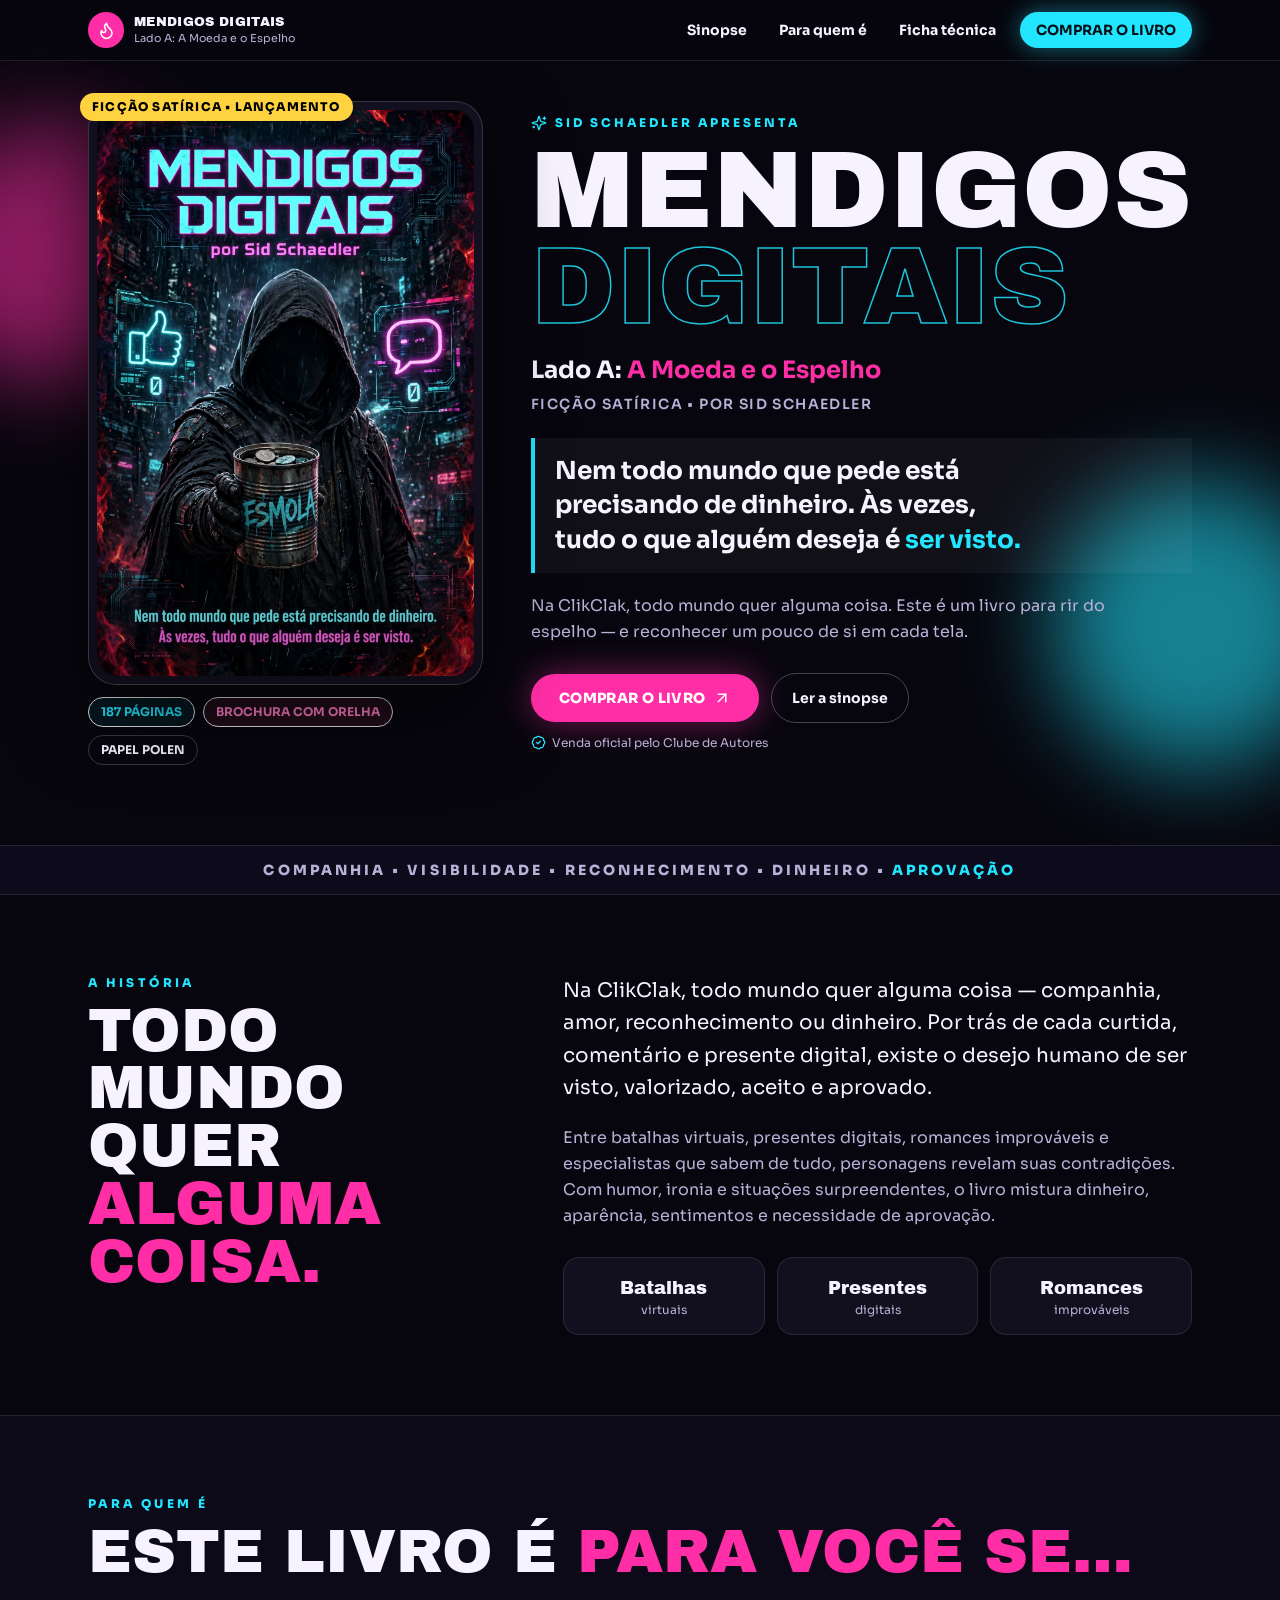
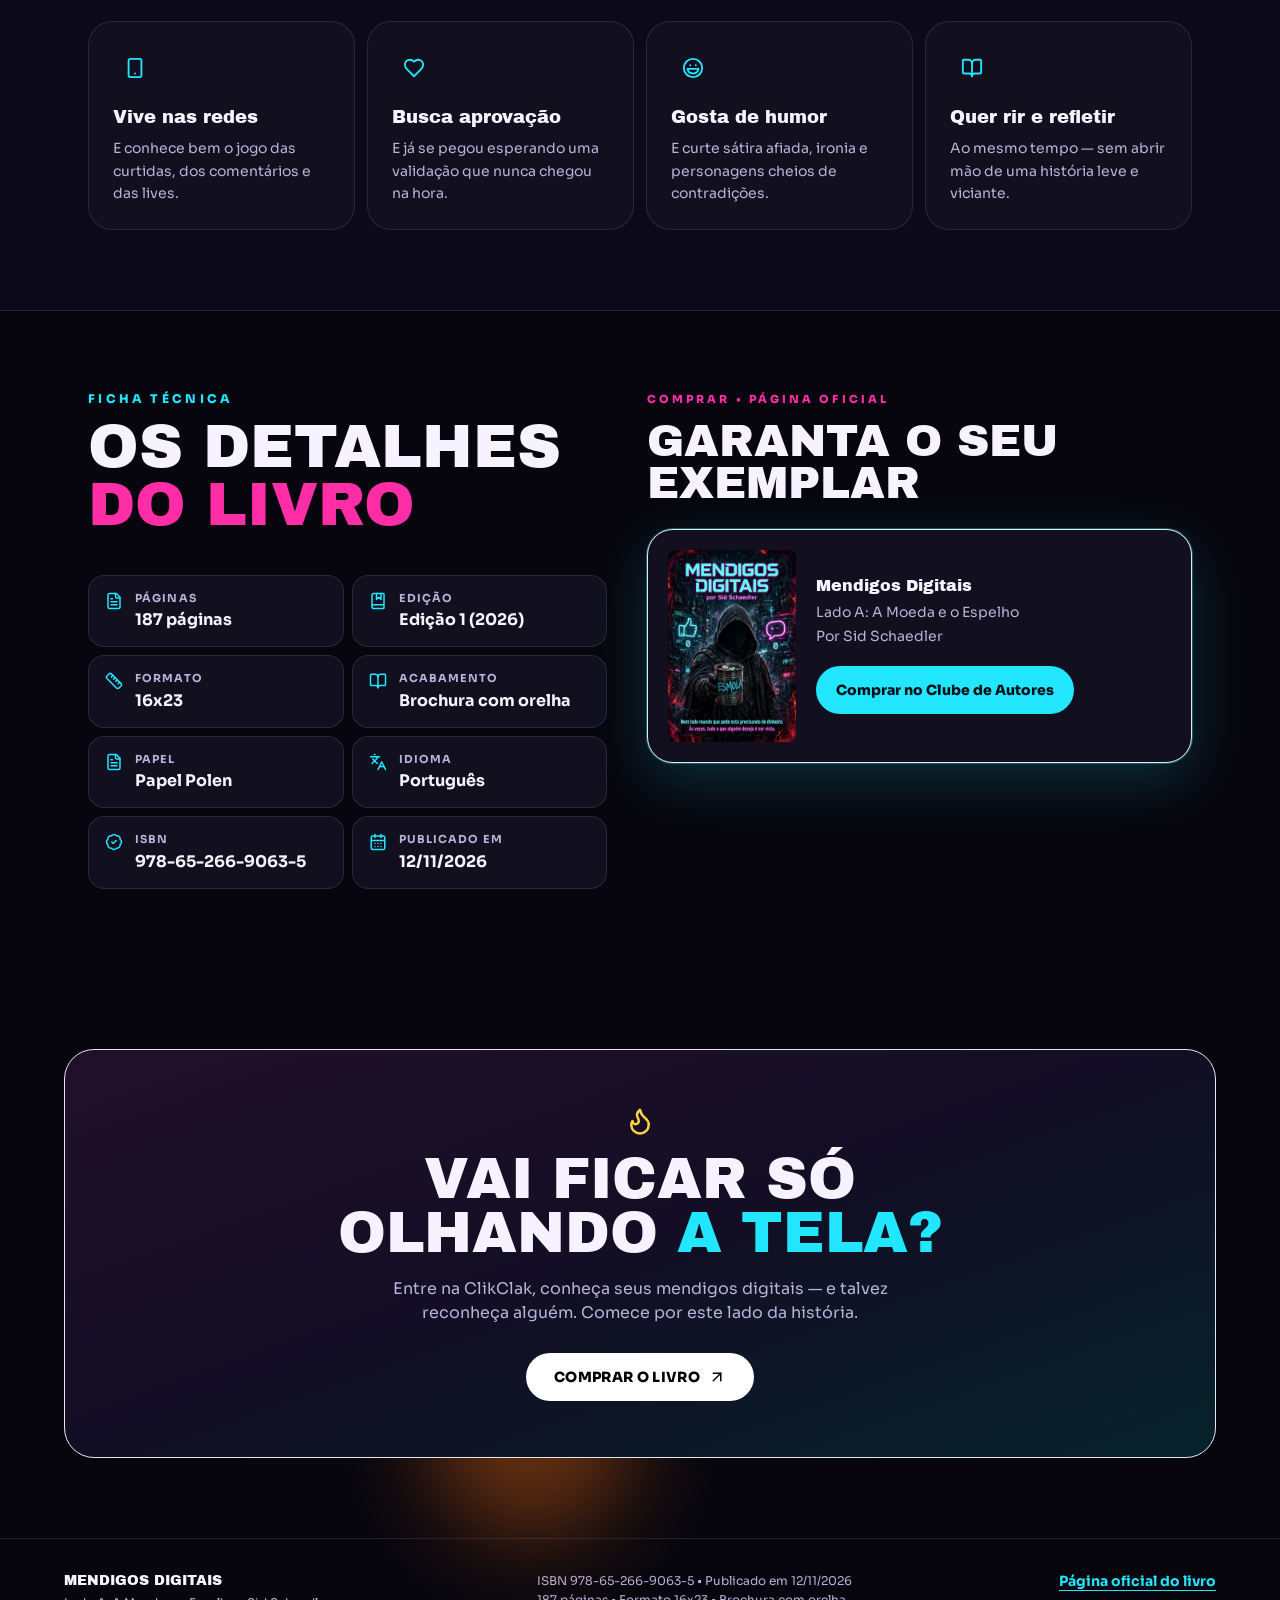
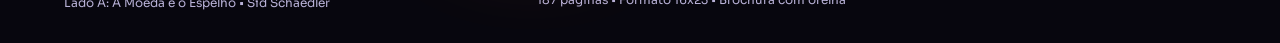
==== livros/mendigos-digitais/index.html @ 220f5682 "Publicar página de Mendigos Digitais (#2)" ====
<!doctype html>
<html lang="pt-BR"><style>* { -webkit-text-size-adjust: 109.00000000000001% !important; }</style><head><meta charset="utf-8"><meta name="description" content="Na ClikClak, todo mundo quer alguma coisa. Conheça a ficção satírica de Sid Schaedler sobre visibilidade, dinheiro e aprovação nas redes."><style data-metaai-safe-area="">:root { scroll-padding-top: var(--safe-area-scroll-padding-top, 0px); }
[data-safe-area-inset-root]::before {
  background: inherit;
  content: "";
  height: var(--safe-area-inset-top, 0px);
  inset: 0 0 auto;
  pointer-events: none;
  position: fixed;
  z-index: 2147483647;
}
</style>
  <meta charset="UTF-8">
  <meta name="viewport" content="width=device-width, initial-scale=1">
  <title>Mendigos Digitais | Lado A: A Moeda e o Espelho, de Sid Schaedler</title>

  <style>@import url('https://fonts.googleapis.com/css2?family=Archivo+Black&family=Sora:wght@400;600;700;800&display=swap');

*, ::before, ::after{
  --tw-border-spacing-x: 0;
  --tw-border-spacing-y: 0;
  --tw-translate-x: 0;
  --tw-translate-y: 0;
  --tw-rotate: 0;
  --tw-skew-x: 0;
  --tw-skew-y: 0;
  --tw-scale-x: 1;
  --tw-scale-y: 1;
  --tw-pan-x:  ;
  --tw-pan-y:  ;
  --tw-pinch-zoom:  ;
  --tw-scroll-snap-strictness: proximity;
  --tw-gradient-from-position:  ;
  --tw-gradient-via-position:  ;
  --tw-gradient-to-position:  ;
  --tw-ordinal:  ;
  --tw-slashed-zero:  ;
  --tw-numeric-figure:  ;
  --tw-numeric-spacing:  ;
  --tw-numeric-fraction:  ;
  --tw-ring-inset:  ;
  --tw-ring-offset-width: 0px;
  --tw-ring-offset-color: #fff;
  --tw-ring-color: rgb(59 130 246 / 0.5);
  --tw-ring-offset-shadow: 0 0 #0000;
  --tw-ring-shadow: 0 0 #0000;
  --tw-shadow: 0 0 #0000;
  --tw-shadow-colored: 0 0 #0000;
  --tw-blur:  ;
  --tw-brightness:  ;
  --tw-contrast:  ;
  --tw-grayscale:  ;
  --tw-hue-rotate:  ;
  --tw-invert:  ;
  --tw-saturate:  ;
  --tw-sepia:  ;
  --tw-drop-shadow:  ;
  --tw-backdrop-blur:  ;
  --tw-backdrop-brightness:  ;
  --tw-backdrop-contrast:  ;
  --tw-backdrop-grayscale:  ;
  --tw-backdrop-hue-rotate:  ;
  --tw-backdrop-invert:  ;
  --tw-backdrop-opacity:  ;
  --tw-backdrop-saturate:  ;
  --tw-backdrop-sepia:  ;
  --tw-contain-size:  ;
  --tw-contain-layout:  ;
  --tw-contain-paint:  ;
  --tw-contain-style:  ;
}

::backdrop{
  --tw-border-spacing-x: 0;
  --tw-border-spacing-y: 0;
  --tw-translate-x: 0;
  --tw-translate-y: 0;
  --tw-rotate: 0;
  --tw-skew-x: 0;
  --tw-skew-y: 0;
  --tw-scale-x: 1;
  --tw-scale-y: 1;
  --tw-pan-x:  ;
  --tw-pan-y:  ;
  --tw-pinch-zoom:  ;
  --tw-scroll-snap-strictness: proximity;
  --tw-gradient-from-position:  ;
  --tw-gradient-via-position:  ;
  --tw-gradient-to-position:  ;
  --tw-ordinal:  ;
  --tw-slashed-zero:  ;
  --tw-numeric-figure:  ;
  --tw-numeric-spacing:  ;
  --tw-numeric-fraction:  ;
  --tw-ring-inset:  ;
  --tw-ring-offset-width: 0px;
  --tw-ring-offset-color: #fff;
  --tw-ring-color: rgb(59 130 246 / 0.5);
  --tw-ring-offset-shadow: 0 0 #0000;
  --tw-ring-shadow: 0 0 #0000;
  --tw-shadow: 0 0 #0000;
  --tw-shadow-colored: 0 0 #0000;
  --tw-blur:  ;
  --tw-brightness:  ;
  --tw-contrast:  ;
  --tw-grayscale:  ;
  --tw-hue-rotate:  ;
  --tw-invert:  ;
  --tw-saturate:  ;
  --tw-sepia:  ;
  --tw-drop-shadow:  ;
  --tw-backdrop-blur:  ;
  --tw-backdrop-brightness:  ;
  --tw-backdrop-contrast:  ;
  --tw-backdrop-grayscale:  ;
  --tw-backdrop-hue-rotate:  ;
  --tw-backdrop-invert:  ;
  --tw-backdrop-opacity:  ;
  --tw-backdrop-saturate:  ;
  --tw-backdrop-sepia:  ;
  --tw-contain-size:  ;
  --tw-contain-layout:  ;
  --tw-contain-paint:  ;
  --tw-contain-style:  ;
}

/*
! tailwindcss v3.4.18 | MIT License | https://tailwindcss.com
*/

/*
1. Prevent padding and border from affecting element width. (https://github.com/mozdevs/cssremedy/issues/4)
2. Allow adding a border to an element by just adding a border-width. (https://github.com/tailwindcss/tailwindcss/pull/116)
*/

*,
::before,
::after {
  box-sizing: border-box;
  /* 1 */
  border-width: 0;
  /* 2 */
  border-style: solid;
  /* 2 */
  border-color: #e5e7eb;
  /* 2 */
}

::before,
::after {
  --tw-content: '';
}

/*
1. Use a consistent sensible line-height in all browsers.
2. Prevent adjustments of font size after orientation changes in iOS.
3. Use a more readable tab size.
4. Use the user's configured `sans` font-family by default.
5. Use the user's configured `sans` font-feature-settings by default.
6. Use the user's configured `sans` font-variation-settings by default.
7. Disable tap highlights on iOS
*/

html,
:host {
  line-height: 1.5;
  /* 1 */
  -webkit-text-size-adjust: 100%;
  /* 2 */
  -moz-tab-size: 4;
  /* 3 */
  -o-tab-size: 4;
     tab-size: 4;
  /* 3 */
  font-family: ui-sans-serif, system-ui, sans-serif, "Apple Color Emoji", "Segoe UI Emoji", "Segoe UI Symbol", "Noto Color Emoji";
  /* 4 */
  font-feature-settings: normal;
  /* 5 */
  font-variation-settings: normal;
  /* 6 */
  -webkit-tap-highlight-color: transparent;
  /* 7 */
}

/*
1. Remove the margin in all browsers.
2. Inherit line-height from `html` so users can set them as a class directly on the `html` element.
*/

body {
  margin: 0;
  /* 1 */
  line-height: inherit;
  /* 2 */
}

/*
1. Add the correct height in Firefox.
2. Correct the inheritance of border color in Firefox. (https://bugzilla.mozilla.org/show_bug.cgi?id=190655)
3. Ensure horizontal rules are visible by default.
*/

hr {
  height: 0;
  /* 1 */
  color: inherit;
  /* 2 */
  border-top-width: 1px;
  /* 3 */
}

/*
Add the correct text decoration in Chrome, Edge, and Safari.
*/

abbr:where([title]) {
  -webkit-text-decoration: underline dotted;
          text-decoration: underline dotted;
}

/*
Remove the default font size and weight for headings.
*/

h1,
h2,
h3,
h4,
h5,
h6 {
  font-size: inherit;
  font-weight: inherit;
}

/*
Reset links to optimize for opt-in styling instead of opt-out.
*/

a {
  color: inherit;
  text-decoration: inherit;
}

/*
Add the correct font weight in Edge and Safari.
*/

b,
strong {
  font-weight: bolder;
}

/*
1. Use the user's configured `mono` font-family by default.
2. Use the user's configured `mono` font-feature-settings by default.
3. Use the user's configured `mono` font-variation-settings by default.
4. Correct the odd `em` font sizing in all browsers.
*/

code,
kbd,
samp,
pre {
  font-family: ui-monospace, SFMono-Regular, Menlo, Monaco, Consolas, "Liberation Mono", "Courier New", monospace;
  /* 1 */
  font-feature-settings: normal;
  /* 2 */
  font-variation-settings: normal;
  /* 3 */
  font-size: 1em;
  /* 4 */
}

/*
Add the correct font size in all browsers.
*/

small {
  font-size: 80%;
}

/*
Prevent `sub` and `sup` elements from affecting the line height in all browsers.
*/

sub,
sup {
  font-size: 75%;
  line-height: 0;
  position: relative;
  vertical-align: baseline;
}

sub {
  bottom: -0.25em;
}

sup {
  top: -0.5em;
}

/*
1. Remove text indentation from table contents in Chrome and Safari. (https://bugs.chromium.org/p/chromium/issues/detail?id=999088, https://bugs.webkit.org/show_bug.cgi?id=201297)
2. Correct table border color inheritance in all Chrome and Safari. (https://bugs.chromium.org/p/chromium/issues/detail?id=935729, https://bugs.webkit.org/show_bug.cgi?id=195016)
3. Remove gaps between table borders by default.
*/

table {
  text-indent: 0;
  /* 1 */
  border-color: inherit;
  /* 2 */
  border-collapse: collapse;
  /* 3 */
}

/*
1. Change the font styles in all browsers.
2. Remove the margin in Firefox and Safari.
3. Remove default padding in all browsers.
*/

button,
input,
optgroup,
select,
textarea {
  font-family: inherit;
  /* 1 */
  font-feature-settings: inherit;
  /* 1 */
  font-variation-settings: inherit;
  /* 1 */
  font-size: 100%;
  /* 1 */
  font-weight: inherit;
  /* 1 */
  line-height: inherit;
  /* 1 */
  letter-spacing: inherit;
  /* 1 */
  color: inherit;
  /* 1 */
  margin: 0;
  /* 2 */
  padding: 0;
  /* 3 */
}

/*
Remove the inheritance of text transform in Edge and Firefox.
*/

button,
select {
  text-transform: none;
}

/*
1. Correct the inability to style clickable types in iOS and Safari.
2. Remove default button styles.
*/

button,
input:where([type='button']),
input:where([type='reset']),
input:where([type='submit']) {
  -webkit-appearance: button;
  /* 1 */
  background-color: transparent;
  /* 2 */
  background-image: none;
  /* 2 */
}

/*
Use the modern Firefox focus style for all focusable elements.
*/

:-moz-focusring {
  outline: auto;
}

/*
Remove the additional `:invalid` styles in Firefox. (https://github.com/mozilla/gecko-dev/blob/2f9eacd9d3d995c937b4251a5557d95d494c9be1/layout/style/res/forms.css#L728-L737)
*/

:-moz-ui-invalid {
  box-shadow: none;
}

/*
Add the correct vertical alignment in Chrome and Firefox.
*/

progress {
  vertical-align: baseline;
}

/*
Correct the cursor style of increment and decrement buttons in Safari.
*/

::-webkit-inner-spin-button,
::-webkit-outer-spin-button {
  height: auto;
}

/*
1. Correct the odd appearance in Chrome and Safari.
2. Correct the outline style in Safari.
*/

[type='search'] {
  -webkit-appearance: textfield;
  /* 1 */
  outline-offset: -2px;
  /* 2 */
}

/*
Remove the inner padding in Chrome and Safari on macOS.
*/

::-webkit-search-decoration {
  -webkit-appearance: none;
}

/*
1. Correct the inability to style clickable types in iOS and Safari.
2. Change font properties to `inherit` in Safari.
*/

::-webkit-file-upload-button {
  -webkit-appearance: button;
  /* 1 */
  font: inherit;
  /* 2 */
}

/*
Add the correct display in Chrome and Safari.
*/

summary {
  display: list-item;
}

/*
Removes the default spacing and border for appropriate elements.
*/

blockquote,
dl,
dd,
h1,
h2,
h3,
h4,
h5,
h6,
hr,
figure,
p,
pre {
  margin: 0;
}

fieldset {
  margin: 0;
  padding: 0;
}

legend {
  padding: 0;
}

ol,
ul,
menu {
  list-style: none;
  margin: 0;
  padding: 0;
}

/*
Reset default styling for dialogs.
*/

dialog {
  padding: 0;
}

/*
Prevent resizing textareas horizontally by default.
*/

textarea {
  resize: vertical;
}

/*
1. Reset the default placeholder opacity in Firefox. (https://github.com/tailwindlabs/tailwindcss/issues/3300)
2. Set the default placeholder color to the user's configured gray 400 color.
*/

input::-moz-placeholder, textarea::-moz-placeholder {
  opacity: 1;
  /* 1 */
  color: #9ca3af;
  /* 2 */
}

input::placeholder,
textarea::placeholder {
  opacity: 1;
  /* 1 */
  color: #9ca3af;
  /* 2 */
}

/*
Set the default cursor for buttons.
*/

button,
[role="button"] {
  cursor: pointer;
}

/*
Make sure disabled buttons don't get the pointer cursor.
*/

:disabled {
  cursor: default;
}

/*
1. Make replaced elements `display: block` by default. (https://github.com/mozdevs/cssremedy/issues/14)
2. Add `vertical-align: middle` to align replaced elements more sensibly by default. (https://github.com/jensimmons/cssremedy/issues/14#issuecomment-634934210)
   This can trigger a poorly considered lint error in some tools but is included by design.
*/

img,
svg,
video,
canvas,
audio,
iframe,
embed,
object {
  display: block;
  /* 1 */
  vertical-align: middle;
  /* 2 */
}

/*
Constrain images and videos to the parent width and preserve their intrinsic aspect ratio. (https://github.com/mozdevs/cssremedy/issues/14)
*/

img,
video {
  max-width: 100%;
  height: auto;
}

/* Make elements with the HTML hidden attribute stay hidden by default */

[hidden]:where(:not([hidden="until-found"])) {
  display: none;
}

.container{
  width: 100%;
}

@media (min-width: 640px){
  .container{
    max-width: 640px;
  }
}

@media (min-width: 768px){
  .container{
    max-width: 768px;
  }
}

@media (min-width: 1024px){
  .container{
    max-width: 1024px;
  }
}

@media (min-width: 1280px){
  .container{
    max-width: 1280px;
  }
}

@media (min-width: 1536px){
  .container{
    max-width: 1536px;
  }
}

.pointer-events-none{
  pointer-events: none;
}

.absolute{
  position: absolute;
}

.relative{
  position: relative;
}

.sticky{
  position: sticky;
}

.inset-0{
  inset: 0px;
}

.-left-2{
  left: -0.5rem;
}

.-top-2{
  top: -0.5rem;
}

.bottom-0{
  bottom: 0px;
}

.left-1\/3{
  left: 33.333333%;
}

.left-\[-80px\]{
  left: -80px;
}

.right-\[-60px\]{
  right: -60px;
}

.top-16{
  top: 4rem;
}

.top-\[420px\]{
  top: 420px;
}

.z-10{
  z-index: 10;
}

.z-30{
  z-index: 30;
}

.order-1{
  order: 1;
}

.order-2{
  order: 2;
}

.mx-auto{
  margin-left: auto;
  margin-right: auto;
}

.mb-3{
  margin-bottom: 0.75rem;
}

.mb-7{
  margin-bottom: 1.75rem;
}

.mb-8{
  margin-bottom: 2rem;
}

.mt-0\.5{
  margin-top: 0.125rem;
}

.mt-1{
  margin-top: 0.25rem;
}

.mt-2{
  margin-top: 0.5rem;
}

.mt-3{
  margin-top: 0.75rem;
}

.mt-4{
  margin-top: 1rem;
}

.mt-5{
  margin-top: 1.25rem;
}

.mt-6{
  margin-top: 1.5rem;
}

.mt-7{
  margin-top: 1.75rem;
}

.block{
  display: block;
}

.flex{
  display: flex;
}

.inline-flex{
  display: inline-flex;
}

.grid{
  display: grid;
}

.aspect-\[16\/9\]{
  aspect-ratio: 16/9;
}

.h-11{
  height: 2.75rem;
}

.h-52{
  height: 13rem;
}

.h-64{
  height: 16rem;
}

.h-72{
  height: 18rem;
}

.h-9{
  height: 2.25rem;
}

.h-auto{
  height: auto;
}

.min-h-screen{
  min-height: 100vh;
}

.w-11{
  width: 2.75rem;
}

.w-52{
  width: 13rem;
}

.w-64{
  width: 16rem;
}

.w-72{
  width: 18rem;
}

.w-9{
  width: 2.25rem;
}

.w-full{
  width: 100%;
}

.min-w-0{
  min-width: 0px;
}

.max-w-3xl{
  max-width: 48rem;
}

.max-w-6xl{
  max-width: 72rem;
}

.max-w-xl{
  max-width: 36rem;
}

.shrink-0{
  flex-shrink: 0;
}

.grid-cols-1{
  grid-template-columns: repeat(1, minmax(0, 1fr));
}

.grid-cols-3{
  grid-template-columns: repeat(3, minmax(0, 1fr));
}

.flex-wrap{
  flex-wrap: wrap;
}

.place-items-center{
  place-items: center;
}

.items-start{
  align-items: flex-start;
}

.items-center{
  align-items: center;
}

.justify-center{
  justify-content: center;
}

.justify-between{
  justify-content: space-between;
}

.gap-1\.5{
  gap: 0.375rem;
}

.gap-10{
  gap: 2.5rem;
}

.gap-2{
  gap: 0.5rem;
}

.gap-2\.5{
  gap: 0.625rem;
}

.gap-3{
  gap: 0.75rem;
}

.gap-4{
  gap: 1rem;
}

.gap-5{
  gap: 1.25rem;
}

.gap-8{
  gap: 2rem;
}

.overflow-hidden{
  overflow: hidden;
}

.overflow-x-clip{
  overflow-x: clip;
}

.text-balance{
  text-wrap: balance;
}

.rounded-2xl{
  border-radius: 1rem;
}

.rounded-3xl{
  border-radius: 1.5rem;
}

.rounded-\[20px\]{
  border-radius: 20px;
}

.rounded-\[26px\]{
  border-radius: 26px;
}

.rounded-\[28px\]{
  border-radius: 28px;
}

.rounded-\[30px\]{
  border-radius: 30px;
}

.rounded-full{
  border-radius: 9999px;
}

.border{
  border-width: 1px;
}

.border-y{
  border-top-width: 1px;
  border-bottom-width: 1px;
}

.border-b{
  border-bottom-width: 1px;
}

.border-l-4{
  border-left-width: 4px;
}

.border-t{
  border-top-width: 1px;
}

.border-\[var\(--cyan\)\]{
  border-color: var(--cyan);
}

.border-white\/10{
  border-color: rgb(255 255 255 / 0.1);
}

.border-white\/15{
  border-color: rgb(255 255 255 / 0.15);
}

.border-white\/20{
  border-color: rgb(255 255 255 / 0.2);
}

.border-white\/25{
  border-color: rgb(255 255 255 / 0.25);
}

.bg-\[\#07060e\]\/90{
  background-color: rgb(7 6 14 / 0.9);
}

.bg-\[\#071820\]{
  --tw-bg-opacity: 1;
  background-color: rgb(7 24 32 / var(--tw-bg-opacity, 1));
}

.bg-\[\#0c0a18\]{
  --tw-bg-opacity: 1;
  background-color: rgb(12 10 24 / var(--tw-bg-opacity, 1));
}

.bg-\[\#0d0b1b\]{
  --tw-bg-opacity: 1;
  background-color: rgb(13 11 27 / var(--tw-bg-opacity, 1));
}

.bg-\[\#210d1a\]{
  --tw-bg-opacity: 1;
  background-color: rgb(33 13 26 / var(--tw-bg-opacity, 1));
}

.bg-\[var\(--bg\)\]{
  background-color: var(--bg);
}

.bg-\[var\(--cyan\)\]{
  background-color: var(--cyan);
}

.bg-\[var\(--magenta\)\]{
  background-color: var(--magenta);
}

.bg-\[var\(--surface\)\]{
  background-color: var(--surface);
}

.bg-\[var\(--yellow\)\]{
  background-color: var(--yellow);
}

.bg-orange-500\/70{
  background-color: rgb(249 115 22 / 0.7);
}

.bg-white{
  --tw-bg-opacity: 1;
  background-color: rgb(255 255 255 / var(--tw-bg-opacity, 1));
}

.bg-white\/\[0\.04\]{
  background-color: rgb(255 255 255 / 0.04);
}

.bg-gradient-to-br{
  background-image: linear-gradient(to bottom right, var(--tw-gradient-stops));
}

.bg-gradient-to-r{
  background-image: linear-gradient(to right, var(--tw-gradient-stops));
}

.bg-gradient-to-t{
  background-image: linear-gradient(to top, var(--tw-gradient-stops));
}

.from-\[\#22102a\]{
  --tw-gradient-from: #22102a var(--tw-gradient-from-position);
  --tw-gradient-to: rgb(34 16 42 / 0) var(--tw-gradient-to-position);
  --tw-gradient-stops: var(--tw-gradient-from), var(--tw-gradient-to);
}

.from-black\/25{
  --tw-gradient-from: rgb(0 0 0 / 0.25) var(--tw-gradient-from-position);
  --tw-gradient-to: rgb(0 0 0 / 0) var(--tw-gradient-to-position);
  --tw-gradient-stops: var(--tw-gradient-from), var(--tw-gradient-to);
}

.via-\[\#120e24\]{
  --tw-gradient-to: rgb(18 14 36 / 0)  var(--tw-gradient-to-position);
  --tw-gradient-stops: var(--tw-gradient-from), #120e24 var(--tw-gradient-via-position), var(--tw-gradient-to);
}

.via-transparent{
  --tw-gradient-to: rgb(0 0 0 / 0)  var(--tw-gradient-to-position);
  --tw-gradient-stops: var(--tw-gradient-from), transparent var(--tw-gradient-via-position), var(--tw-gradient-to);
}

.to-\[\#06222b\]{
  --tw-gradient-to: #06222b var(--tw-gradient-to-position);
}

.to-transparent{
  --tw-gradient-to: transparent var(--tw-gradient-to-position);
}

.object-cover{
  -o-object-fit: cover;
     object-fit: cover;
}

.object-top{
  -o-object-position: top;
     object-position: top;
}

.p-2{
  padding: 0.5rem;
}

.p-4{
  padding: 1rem;
}

.p-5{
  padding: 1.25rem;
}

.px-2{
  padding-left: 0.5rem;
  padding-right: 0.5rem;
}

.px-3{
  padding-left: 0.75rem;
  padding-right: 0.75rem;
}

.px-4{
  padding-left: 1rem;
  padding-right: 1rem;
}

.px-5{
  padding-left: 1.25rem;
  padding-right: 1.25rem;
}

.px-6{
  padding-left: 1.5rem;
  padding-right: 1.5rem;
}

.px-7{
  padding-left: 1.75rem;
  padding-right: 1.75rem;
}

.py-1{
  padding-top: 0.25rem;
  padding-bottom: 0.25rem;
}

.py-1\.5{
  padding-top: 0.375rem;
  padding-bottom: 0.375rem;
}

.py-10{
  padding-top: 2.5rem;
  padding-bottom: 2.5rem;
}

.py-14{
  padding-top: 3.5rem;
  padding-bottom: 3.5rem;
}

.py-2{
  padding-top: 0.5rem;
  padding-bottom: 0.5rem;
}

.py-3{
  padding-top: 0.75rem;
  padding-bottom: 0.75rem;
}

.py-3\.5{
  padding-top: 0.875rem;
  padding-bottom: 0.875rem;
}

.py-4{
  padding-top: 1rem;
  padding-bottom: 1rem;
}

.py-8{
  padding-top: 2rem;
  padding-bottom: 2rem;
}

.pb-14{
  padding-bottom: 3.5rem;
}

.pt-7{
  padding-top: 1.75rem;
}

.text-center{
  text-align: center;
}

.text-\[11px\]{
  font-size: 11px;
}

.text-\[13px\]{
  font-size: 13px;
}

.text-\[clamp\(1\.15rem\2c 4vw\2c 1\.55rem\)\]{
  font-size: clamp(1.15rem,4vw,1.55rem);
}

.text-\[clamp\(1\.8rem\2c 6vw\2c 2\.8rem\)\]{
  font-size: clamp(1.8rem,6vw,2.8rem);
}

.text-\[clamp\(2rem\2c 7vw\2c 3\.6rem\)\]{
  font-size: clamp(2rem,7vw,3.6rem);
}

.text-\[clamp\(2rem\2c 7vw\2c 3\.8rem\)\]{
  font-size: clamp(2rem,7vw,3.8rem);
}

.text-\[clamp\(3\.2rem\2c 11vw\2c 6\.8rem\)\]{
  font-size: clamp(3.2rem,11vw,6.8rem);
}

.text-lg{
  font-size: 1.125rem;
  line-height: 1.75rem;
}

.text-sm{
  font-size: 0.875rem;
  line-height: 1.25rem;
}

.text-xl{
  font-size: 1.25rem;
  line-height: 1.75rem;
}

.text-xs{
  font-size: 0.75rem;
  line-height: 1rem;
}

.font-bold{
  font-weight: 700;
}

.font-extrabold{
  font-weight: 800;
}

.font-semibold{
  font-weight: 600;
}

.uppercase{
  text-transform: uppercase;
}

.leading-\[0\.88\]{
  line-height: 0.88;
}

.leading-\[0\.95\]{
  line-height: 0.95;
}

.leading-none{
  line-height: 1;
}

.leading-relaxed{
  line-height: 1.625;
}

.leading-snug{
  line-height: 1.375;
}

.leading-tight{
  line-height: 1.25;
}

.tracking-\[0\.22em\]{
  letter-spacing: 0.22em;
}

.tracking-\[0\.25em\]{
  letter-spacing: 0.25em;
}

.tracking-\[0\.28em\]{
  letter-spacing: 0.28em;
}

.tracking-\[0\.2em\]{
  letter-spacing: 0.2em;
}

.tracking-wide{
  letter-spacing: 0.025em;
}

.tracking-widest{
  letter-spacing: 0.1em;
}

.text-\[\#061018\]{
  --tw-text-opacity: 1;
  color: rgb(6 16 24 / var(--tw-text-opacity, 1));
}

.text-\[\#ff7ac4\]{
  --tw-text-opacity: 1;
  color: rgb(255 122 196 / var(--tw-text-opacity, 1));
}

.text-\[var\(--cyan\)\]{
  color: var(--cyan);
}

.text-\[var\(--magenta\)\]{
  color: var(--magenta);
}

.text-\[var\(--muted\)\]{
  color: var(--muted);
}

.text-\[var\(--text\)\]{
  color: var(--text);
}

.text-\[var\(--yellow\)\]{
  color: var(--yellow);
}

.text-black{
  --tw-text-opacity: 1;
  color: rgb(0 0 0 / var(--tw-text-opacity, 1));
}

.text-white{
  --tw-text-opacity: 1;
  color: rgb(255 255 255 / var(--tw-text-opacity, 1));
}

.underline{
  text-decoration-line: underline;
}

.decoration-\[var\(--cyan\)\]{
  text-decoration-color: var(--cyan);
}

.decoration-2{
  text-decoration-thickness: 2px;
}

.underline-offset-4{
  text-underline-offset: 4px;
}

.shadow-\[0_0_24px_rgba\(34\2c 230\2c 255\2c \.45\)\]{
  --tw-shadow: 0 0 24px rgba(34,230,255,.45);
  --tw-shadow-colored: 0 0 24px var(--tw-shadow-color);
  box-shadow: var(--tw-ring-offset-shadow, 0 0 #0000), var(--tw-ring-shadow, 0 0 #0000), var(--tw-shadow);
}

.shadow-\[0_0_35px_rgba\(255\2c 46\2c 166\2c \.45\)\]{
  --tw-shadow: 0 0 35px rgba(255,46,166,.45);
  --tw-shadow-colored: 0 0 35px var(--tw-shadow-color);
  box-shadow: var(--tw-ring-offset-shadow, 0 0 #0000), var(--tw-ring-shadow, 0 0 #0000), var(--tw-shadow);
}

.shadow-\[0_30px_80px_rgba\(0\2c 0\2c 0\2c \.55\)\]{
  --tw-shadow: 0 30px 80px rgba(0,0,0,.55);
  --tw-shadow-colored: 0 30px 80px var(--tw-shadow-color);
  box-shadow: var(--tw-ring-offset-shadow, 0 0 #0000), var(--tw-ring-shadow, 0 0 #0000), var(--tw-shadow);
}

.backdrop-blur{
  --tw-backdrop-blur: blur(8px);
  backdrop-filter: var(--tw-backdrop-blur) var(--tw-backdrop-brightness) var(--tw-backdrop-contrast) var(--tw-backdrop-grayscale) var(--tw-backdrop-hue-rotate) var(--tw-backdrop-invert) var(--tw-backdrop-opacity) var(--tw-backdrop-saturate) var(--tw-backdrop-sepia);
}

.\[overflow-wrap\:anywhere\]{
  overflow-wrap: anywhere;
}

:root {
  --bg: #07060e;
  --surface: #12101f;
  --surface-2: #1a1730;
  --line: #2e2a4d;
  --text: #f6f2ff;
  --muted: #b9b2d8;
  --cyan: #22e6ff;
  --magenta: #ff2ea6;
  --yellow: #ffd23f;
  --safe-area-inset-top: 0px;
}

@media (prefers-color-scheme: dark) {
  :root {
    --bg: #07060e;
    --surface: #12101f;
    --surface-2: #1a1730;
    --text: #f6f2ff;
    --muted: #b9b2d8;
  }
}

* {
  box-sizing: border-box;
}

html {
  scroll-behavior: smooth;
}

body {
  margin: 0;
  background: var(--bg);
  color: var(--text);
  font-family: 'Sora', system-ui, sans-serif;
  overflow-x: clip;
}

.font-display {
  font-family: 'Archivo Black', 'Sora', system-ui, sans-serif;
}

.text-balance {
  text-wrap: balance;
}

.flame {
  position: absolute;
  border-radius: 999px;
  filter: blur(46px);
  opacity: .55;
  pointer-events: none;
}

.noise {
  background-image: radial-gradient(rgba(255,255,255,.08) 1px, transparent 1px);
  background-size: 5px 5px;
}

.outline-word {
  color: transparent;
  -webkit-text-stroke: 1.5px rgba(34,230,255,.85);
}

.glow-cyan {
  box-shadow: 0 0 0 1px rgba(34,230,255,.35), 0 18px 55px rgba(34,230,255,.18);
}

.glow-magenta {
  box-shadow: 0 0 0 1px rgba(255,46,166,.35), 0 18px 55px rgba(255,46,166,.18);
}

.hover\:text-\[var\(--cyan\)\]:hover{
  color: var(--cyan);
}

@media (min-width: 640px){
  .sm\:mb-10{
    margin-bottom: 2.5rem;
  }

  .sm\:grid-cols-2{
    grid-template-columns: repeat(2, minmax(0, 1fr));
  }

  .sm\:gap-3{
    gap: 0.75rem;
  }

  .sm\:gap-4{
    gap: 1rem;
  }

  .sm\:p-6{
    padding: 1.5rem;
  }

  .sm\:px-10{
    padding-left: 2.5rem;
    padding-right: 2.5rem;
  }

  .sm\:px-5{
    padding-left: 1.25rem;
    padding-right: 1.25rem;
  }

  .sm\:px-6{
    padding-left: 1.5rem;
    padding-right: 1.5rem;
  }

  .sm\:px-7{
    padding-left: 1.75rem;
    padding-right: 1.75rem;
  }

  .sm\:py-14{
    padding-top: 3.5rem;
    padding-bottom: 3.5rem;
  }

  .sm\:py-20{
    padding-top: 5rem;
    padding-bottom: 5rem;
  }

  .sm\:pt-10{
    padding-top: 2.5rem;
  }

  .sm\:text-2xl{
    font-size: 1.5rem;
    line-height: 2rem;
  }

  .sm\:text-lg{
    font-size: 1.125rem;
    line-height: 1.75rem;
  }

  .sm\:text-sm{
    font-size: 0.875rem;
    line-height: 1.25rem;
  }

  .sm\:text-xl{
    font-size: 1.25rem;
    line-height: 1.75rem;
  }

  .sm\:text-xs{
    font-size: 0.75rem;
    line-height: 1rem;
  }

  .sm\:leading-relaxed{
    line-height: 1.625;
  }
}

@media (min-width: 768px){
  .md\:grid-cols-3{
    grid-template-columns: repeat(3, minmax(0, 1fr));
  }
}

@media (min-width: 1024px){
  .lg\:grid-cols-4{
    grid-template-columns: repeat(4, minmax(0, 1fr));
  }

  .lg\:grid-cols-\[0\.8fr_1\.2fr\]{
    grid-template-columns: 0.8fr 1.2fr;
  }

  .lg\:grid-cols-\[1\.05fr_0\.95fr\]{
    grid-template-columns: 1.05fr 0.95fr;
  }

  .lg\:grid-cols-\[1fr_1\.05fr\]{
    grid-template-columns: 1fr 1.05fr;
  }

  .lg\:gap-12{
    gap: 3rem;
  }

  .lg\:gap-14{
    gap: 3.5rem;
  }

  .lg\:pb-20{
    padding-bottom: 5rem;
  }
}
</style>
<style>
.purchase-card { display:grid; grid-template-columns:minmax(0, 8rem) minmax(0, 1fr); align-items:center; gap:1.25rem; padding:1.25rem; }
.purchase-cover { display:block; width:100%; max-width:10rem; height:auto; margin-inline:auto; border-radius:.4rem; }
.purchase-title { line-height:1.1; }
.purchase-card a:focus-visible { outline:2px solid var(--cyan); outline-offset:4px; }
@media (max-width:639px) { .purchase-card { grid-template-columns:minmax(0, 1fr); text-align:center; } }
</style><meta property="og:type" content="book">
<meta property="og:locale" content="pt_BR">
<meta property="og:title" content="Mendigos Digitais | Sid Schaedler">
<meta property="og:description" content="Lado A: A Moeda e o Espelho. Às vezes, tudo o que alguém deseja é ser visto.">
<link rel="canonical" href="https://sid.dev.br/livros/mendigos-digitais/">
<meta property="og:url" content="https://sid.dev.br/livros/mendigos-digitais/">
<meta property="og:image" content="https://sid.dev.br/livros/mendigos-digitais/capa.webp">
<meta property="og:image:alt" content="Capa de Mendigos Digitais, de Sid Schaedler">
<meta name="twitter:card" content="summary">
</head>
<body>
  <div id="root"><div data-safe-area-inset-root="true" class="min-h-screen bg-[var(--bg)] text-[var(--text)] overflow-x-clip" style="box-sizing: border-box; padding-top: var(--safe-area-inset-top);"><header data-safe-area-sticky-top="true" class="sticky z-30 border-b border-white/10 bg-[#07060e]/90 backdrop-blur" style="top: var(--safe-area-inset-top);"><div class="mx-auto flex max-w-6xl flex-wrap items-center justify-between gap-3 px-4 py-3 sm:px-6"><a href="#inicio" class="flex items-center gap-2.5"><span class="grid h-9 w-9 place-items-center rounded-full bg-[var(--magenta)] text-white"><svg xmlns="http://www.w3.org/2000/svg" width="19" height="19" viewBox="0 0 24 24" fill="none" stroke="currentColor" stroke-width="2" stroke-linecap="round" stroke-linejoin="round" class="lucide lucide-flame"><path d="M8.5 14.5A2.5 2.5 0 0 0 11 12c0-1.38-.5-2-1-3-1.072-2.143-.224-4.054 2-6 .5 2.5 2 4.9 4 6.5 2 1.6 3 3.5 3 5.5a7 7 0 1 1-14 0c0-1.153.433-2.294 1-3a2.5 2.5 0 0 0 2.5 2.5z"></path></svg></span><span class="leading-none"><span class="font-display block text-[13px] tracking-wide">MENDIGOS DIGITAIS</span><span class="text-[11px] text-[var(--muted)]">Lado A: A Moeda e o Espelho</span></span></a><nav class="flex flex-wrap items-center gap-2 text-xs font-bold sm:gap-4 sm:text-sm"><a class="rounded-full px-2 py-1 hover:text-[var(--cyan)]" href="#sinopse">Sinopse</a><a class="rounded-full px-2 py-1 hover:text-[var(--cyan)]" href="#para-quem">Para quem é</a><a class="rounded-full px-2 py-1 hover:text-[var(--cyan)]" href="#ficha">Ficha técnica</a><a href="https://clubedeautores.com.br/livro/mendigos-digitais" target="_blank" rel="noopener" class="rounded-full bg-[var(--cyan)] px-4 py-2 text-[#061018] shadow-[0_0_24px_rgba(34,230,255,.45)]">COMPRAR O LIVRO</a></nav></div></header><main id="inicio" class="relative overflow-x-clip"><div class="flame left-[-80px] top-16 h-64 w-64 bg-[var(--magenta)]"></div><div class="flame right-[-60px] top-[420px] h-72 w-72 bg-[var(--cyan)]"></div><div class="flame left-1/3 bottom-0 h-52 w-52 bg-orange-500/70"></div><section class="relative mx-auto max-w-6xl px-4 pb-14 pt-7 sm:px-6 sm:pt-10 lg:pb-20"><div class="grid items-center gap-8 lg:grid-cols-[1.05fr_0.95fr] lg:gap-12"><div class="relative order-1"><div class="absolute -left-2 -top-2 z-10 rounded-full bg-[var(--yellow)] px-3 py-1.5 text-[11px] font-extrabold uppercase tracking-widest text-black sm:text-xs">Ficção satírica • Lançamento</div><div class="relative overflow-hidden rounded-[28px] border border-white/15 bg-[var(--surface)] p-2 shadow-[0_30px_80px_rgba(0,0,0,.55)]"><img src="capa.webp" alt="Mendigos Digitais, por SID SCHAEDLER - Clube de Autores" class="h-auto w-full rounded-[20px] object-cover"><div class="pointer-events-none absolute inset-0 bg-gradient-to-t from-black/25 via-transparent to-transparent"></div></div><div class="mt-3 flex flex-wrap gap-2 text-[11px] font-bold sm:text-xs"><span class="rounded-full border border-[var(--cyan)]/50 bg-[#071820] px-3 py-1.5 text-[var(--cyan)]">187 PÁGINAS</span><span class="rounded-full border border-[var(--magenta)]/50 bg-[#210d1a] px-3 py-1.5 text-[#ff7ac4]">BROCHURA COM ORELHA</span><span class="rounded-full border border-white/20 px-3 py-1.5">PAPEL POLEN</span></div></div><div class="order-2"><p class="mb-3 flex items-center gap-2 text-xs font-extrabold uppercase tracking-[0.25em] text-[var(--cyan)]"><svg xmlns="http://www.w3.org/2000/svg" width="16" height="16" viewBox="0 0 24 24" fill="none" stroke="currentColor" stroke-width="2" stroke-linecap="round" stroke-linejoin="round" class="lucide lucide-sparkles"><path d="M9.937 15.5A2 2 0 0 0 8.5 14.063l-6.135-1.582a.5.5 0 0 1 0-.962L8.5 9.936A2 2 0 0 0 9.937 8.5l1.582-6.135a.5.5 0 0 1 .963 0L14.063 8.5A2 2 0 0 0 15.5 9.937l6.135 1.581a.5.5 0 0 1 0 .964L15.5 14.063a2 2 0 0 0-1.437 1.437l-1.582 6.135a.5.5 0 0 1-.963 0z"></path><path d="M20 3v4"></path><path d="M22 5h-4"></path><path d="M4 17v2"></path><path d="M5 18H3"></path></svg> Sid Schaedler apresenta</p><h1 class="font-display text-balance leading-[0.88] text-[clamp(3.2rem,11vw,6.8rem)]">MENDIGOS<br><span class="outline-word">DIGITAIS</span></h1><p class="mt-5 text-lg font-bold sm:text-2xl">Lado A: <span class="text-[var(--magenta)]">A Moeda e o Espelho</span></p><p class="mt-2 text-sm font-semibold uppercase tracking-widest text-[var(--muted)]">Ficção satírica • Por Sid Schaedler</p><blockquote class="mt-6 border-l-4 border-[var(--cyan)] bg-white/[0.04] px-4 py-4 text-[clamp(1.15rem,4vw,1.55rem)] font-bold leading-snug text-balance sm:px-5">Nem todo mundo que pede está precisando de dinheiro. Às vezes, tudo o que alguém deseja é <span class="text-[var(--cyan)]">ser visto.</span></blockquote><p class="mt-5 max-w-xl leading-relaxed text-[var(--muted)] [overflow-wrap:anywhere]">Na ClikClak, todo mundo quer alguma coisa. Este é um livro para rir do espelho — e reconhecer um pouco de si em cada tela.</p><div class="mt-7 flex flex-wrap items-center gap-3"><a href="https://clubedeautores.com.br/livro/mendigos-digitais" target="_blank" rel="noopener" class="inline-flex items-center gap-2 rounded-full bg-[var(--magenta)] px-6 py-3.5 text-sm font-extrabold uppercase tracking-wide text-white shadow-[0_0_35px_rgba(255,46,166,.45)] sm:px-7">COMPRAR O LIVRO <svg xmlns="http://www.w3.org/2000/svg" width="18" height="18" viewBox="0 0 24 24" fill="none" stroke="currentColor" stroke-width="2" stroke-linecap="round" stroke-linejoin="round" class="lucide lucide-arrow-up-right"><path d="M7 7h10v10"></path><path d="M7 17 17 7"></path></svg></a><a href="#sinopse" class="inline-flex items-center gap-2 rounded-full border border-white/25 px-5 py-3.5 text-sm font-bold">Ler a sinopse</a></div><p class="mt-3 flex items-center gap-1.5 text-xs text-[var(--muted)]"><svg xmlns="http://www.w3.org/2000/svg" width="15" height="15" viewBox="0 0 24 24" fill="none" stroke="currentColor" stroke-width="2" stroke-linecap="round" stroke-linejoin="round" class="lucide lucide-badge-check text-[var(--cyan)]"><path d="M3.85 8.62a4 4 0 0 1 4.78-4.77 4 4 0 0 1 6.74 0 4 4 0 0 1 4.78 4.78 4 4 0 0 1 0 6.74 4 4 0 0 1-4.77 4.78 4 4 0 0 1-6.75 0 4 4 0 0 1-4.78-4.77 4 4 0 0 1 0-6.76Z"></path><path d="m9 12 2 2 4-4"></path></svg> Venda oficial pelo Clube de Autores</p></div></div></section><div class="relative border-y border-white/10 bg-[#0d0b1b] py-3.5"><p class="mx-auto max-w-6xl px-4 text-center text-[11px] font-extrabold uppercase tracking-[0.22em] text-[var(--muted)] sm:text-sm">Companhia • Visibilidade • Reconhecimento • Dinheiro • <span class="text-[var(--cyan)]">Aprovação</span></p></div><section id="sinopse" class="relative mx-auto max-w-6xl px-4 py-14 sm:px-6 sm:py-20"><div class="grid gap-8 lg:grid-cols-[0.8fr_1.2fr] lg:gap-14"><div class="mb-7 sm:mb-10"><p class="text-[11px] sm:text-xs font-extrabold tracking-[0.28em] uppercase text-[var(--cyan)]">A história</p><h2 class="font-display mt-3 leading-[0.95] text-balance text-[clamp(2rem,7vw,3.8rem)]">TODO MUNDO QUER <span class="text-[var(--magenta)]">ALGUMA COISA.</span></h2></div><div><p class="text-lg leading-relaxed sm:text-xl sm:leading-relaxed [overflow-wrap:anywhere]">Na ClikClak, todo mundo quer alguma coisa — companhia, amor, reconhecimento ou dinheiro. Por trás de cada curtida, comentário e presente digital, existe o desejo humano de ser visto, valorizado, aceito e aprovado.</p><p class="mt-5 leading-relaxed text-[var(--muted)] [overflow-wrap:anywhere]">Entre batalhas virtuais, presentes digitais, romances improváveis e especialistas que sabem de tudo, personagens revelam suas contradições. Com humor, ironia e situações surpreendentes, o livro mistura dinheiro, aparência, sentimentos e necessidade de aprovação.</p><div class="mt-7 grid grid-cols-3 gap-2 text-center sm:gap-3"><div class="rounded-2xl border border-white/10 bg-[var(--surface)] px-2 py-4"><p class="font-display text-sm sm:text-lg">Batalhas</p><p class="text-xs text-[var(--muted)]">virtuais</p></div><div class="rounded-2xl border border-white/10 bg-[var(--surface)] px-2 py-4"><p class="font-display text-sm sm:text-lg">Presentes</p><p class="text-xs text-[var(--muted)]">digitais</p></div><div class="rounded-2xl border border-white/10 bg-[var(--surface)] px-2 py-4"><p class="font-display text-sm sm:text-lg">Romances</p><p class="text-xs text-[var(--muted)]">improváveis</p></div></div></div></div></section><section id="para-quem" class="relative border-y border-white/10 bg-[#0c0a18] py-14 sm:py-20"><div class="mx-auto max-w-6xl px-4 sm:px-6"><div class="mb-7 sm:mb-10"><p class="text-[11px] sm:text-xs font-extrabold tracking-[0.28em] uppercase text-[var(--cyan)]">Para quem é</p><h2 class="font-display mt-3 leading-[0.95] text-balance text-[clamp(2rem,7vw,3.8rem)]">ESTE LIVRO É <span class="text-[var(--magenta)]">PARA VOCÊ SE…</span></h2></div><div class="grid gap-3 sm:grid-cols-2 lg:grid-cols-4"><article class="rounded-3xl border border-white/10 bg-[var(--surface)] p-5 sm:p-6"><span class="grid h-11 w-11 place-items-center rounded-2xl bg-[var(--cyan)]/15 text-[var(--cyan)]"><svg xmlns="http://www.w3.org/2000/svg" width="22" height="22" viewBox="0 0 24 24" fill="none" stroke="currentColor" stroke-width="2" stroke-linecap="round" stroke-linejoin="round" class="lucide lucide-smartphone"><rect width="14" height="20" x="5" y="2" rx="2" ry="2"></rect><path d="M12 18h.01"></path></svg></span><h3 class="font-display mt-4 text-lg leading-tight">Vive nas redes</h3><p class="mt-2 text-sm leading-relaxed text-[var(--muted)] [overflow-wrap:anywhere]">E conhece bem o jogo das curtidas, dos comentários e das lives.</p></article><article class="rounded-3xl border border-white/10 bg-[var(--surface)] p-5 sm:p-6"><span class="grid h-11 w-11 place-items-center rounded-2xl bg-[var(--cyan)]/15 text-[var(--cyan)]"><svg xmlns="http://www.w3.org/2000/svg" width="22" height="22" viewBox="0 0 24 24" fill="none" stroke="currentColor" stroke-width="2" stroke-linecap="round" stroke-linejoin="round" class="lucide lucide-heart"><path d="M19 14c1.49-1.46 3-3.21 3-5.5A5.5 5.5 0 0 0 16.5 3c-1.76 0-3 .5-4.5 2-1.5-1.5-2.74-2-4.5-2A5.5 5.5 0 0 0 2 8.5c0 2.3 1.5 4.05 3 5.5l7 7Z"></path></svg></span><h3 class="font-display mt-4 text-lg leading-tight">Busca aprovação</h3><p class="mt-2 text-sm leading-relaxed text-[var(--muted)] [overflow-wrap:anywhere]">E já se pegou esperando uma validação que nunca chegou na hora.</p></article><article class="rounded-3xl border border-white/10 bg-[var(--surface)] p-5 sm:p-6"><span class="grid h-11 w-11 place-items-center rounded-2xl bg-[var(--cyan)]/15 text-[var(--cyan)]"><svg xmlns="http://www.w3.org/2000/svg" width="22" height="22" viewBox="0 0 24 24" fill="none" stroke="currentColor" stroke-width="2" stroke-linecap="round" stroke-linejoin="round" class="lucide lucide-laugh"><circle cx="12" cy="12" r="10"></circle><path d="M18 13a6 6 0 0 1-6 5 6 6 0 0 1-6-5h12Z"></path><line x1="9" x2="9.01" y1="9" y2="9"></line><line x1="15" x2="15.01" y1="9" y2="9"></line></svg></span><h3 class="font-display mt-4 text-lg leading-tight">Gosta de humor</h3><p class="mt-2 text-sm leading-relaxed text-[var(--muted)] [overflow-wrap:anywhere]">E curte sátira afiada, ironia e personagens cheios de contradições.</p></article><article class="rounded-3xl border border-white/10 bg-[var(--surface)] p-5 sm:p-6"><span class="grid h-11 w-11 place-items-center rounded-2xl bg-[var(--cyan)]/15 text-[var(--cyan)]"><svg xmlns="http://www.w3.org/2000/svg" width="22" height="22" viewBox="0 0 24 24" fill="none" stroke="currentColor" stroke-width="2" stroke-linecap="round" stroke-linejoin="round" class="lucide lucide-book-open"><path d="M12 7v14"></path><path d="M3 18a1 1 0 0 1-1-1V4a1 1 0 0 1 1-1h5a4 4 0 0 1 4 4 4 4 0 0 1 4-4h5a1 1 0 0 1 1 1v13a1 1 0 0 1-1 1h-6a3 3 0 0 0-3 3 3 3 0 0 0-3-3z"></path></svg></span><h3 class="font-display mt-4 text-lg leading-tight">Quer rir e refletir</h3><p class="mt-2 text-sm leading-relaxed text-[var(--muted)] [overflow-wrap:anywhere]">Ao mesmo tempo — sem abrir mão de uma história leve e viciante.</p></article></div></div></section><section id="ficha" class="mx-auto max-w-6xl px-4 py-14 sm:px-6 sm:py-20"><div class="grid items-start gap-10 lg:grid-cols-[1fr_1.05fr]"><div><div class="mb-7 sm:mb-10"><p class="text-[11px] sm:text-xs font-extrabold tracking-[0.28em] uppercase text-[var(--cyan)]">Ficha técnica</p><h2 class="font-display mt-3 leading-[0.95] text-balance text-[clamp(2rem,7vw,3.8rem)]">OS DETALHES <span class="text-[var(--magenta)]">DO LIVRO</span></h2></div><dl class="grid grid-cols-1 gap-2 sm:grid-cols-2"><div class="flex items-start gap-3 rounded-2xl border border-white/10 bg-[var(--surface)] px-4 py-3.5"><svg xmlns="http://www.w3.org/2000/svg" width="18" height="18" viewBox="0 0 24 24" fill="none" stroke="currentColor" stroke-width="2" stroke-linecap="round" stroke-linejoin="round" class="lucide lucide-file-text mt-0.5 shrink-0 text-[var(--cyan)]"><path d="M15 2H6a2 2 0 0 0-2 2v16a2 2 0 0 0 2 2h12a2 2 0 0 0 2-2V7Z"></path><path d="M14 2v4a2 2 0 0 0 2 2h4"></path><path d="M10 9H8"></path><path d="M16 13H8"></path><path d="M16 17H8"></path></svg><div class="min-w-0"><dt class="text-[11px] font-bold uppercase tracking-widest text-[var(--muted)]">Páginas</dt><dd class="mt-0.5 font-bold [overflow-wrap:anywhere]">187 páginas</dd></div></div><div class="flex items-start gap-3 rounded-2xl border border-white/10 bg-[var(--surface)] px-4 py-3.5"><svg xmlns="http://www.w3.org/2000/svg" width="18" height="18" viewBox="0 0 24 24" fill="none" stroke="currentColor" stroke-width="2" stroke-linecap="round" stroke-linejoin="round" class="lucide lucide-book-marked mt-0.5 shrink-0 text-[var(--cyan)]"><path d="M10 2v8l3-3 3 3V2"></path><path d="M4 19.5v-15A2.5 2.5 0 0 1 6.5 2H19a1 1 0 0 1 1 1v18a1 1 0 0 1-1 1H6.5a1 1 0 0 1 0-5H20"></path></svg><div class="min-w-0"><dt class="text-[11px] font-bold uppercase tracking-widest text-[var(--muted)]">Edição</dt><dd class="mt-0.5 font-bold [overflow-wrap:anywhere]">Edição 1 (2026)</dd></div></div><div class="flex items-start gap-3 rounded-2xl border border-white/10 bg-[var(--surface)] px-4 py-3.5"><svg xmlns="http://www.w3.org/2000/svg" width="18" height="18" viewBox="0 0 24 24" fill="none" stroke="currentColor" stroke-width="2" stroke-linecap="round" stroke-linejoin="round" class="lucide lucide-ruler mt-0.5 shrink-0 text-[var(--cyan)]"><path d="M21.3 15.3a2.4 2.4 0 0 1 0 3.4l-2.6 2.6a2.4 2.4 0 0 1-3.4 0L2.7 8.7a2.41 2.41 0 0 1 0-3.4l2.6-2.6a2.41 2.41 0 0 1 3.4 0Z"></path><path d="m14.5 12.5 2-2"></path><path d="m11.5 9.5 2-2"></path><path d="m8.5 6.5 2-2"></path><path d="m17.5 15.5 2-2"></path></svg><div class="min-w-0"><dt class="text-[11px] font-bold uppercase tracking-widest text-[var(--muted)]">Formato</dt><dd class="mt-0.5 font-bold [overflow-wrap:anywhere]">16x23</dd></div></div><div class="flex items-start gap-3 rounded-2xl border border-white/10 bg-[var(--surface)] px-4 py-3.5"><svg xmlns="http://www.w3.org/2000/svg" width="18" height="18" viewBox="0 0 24 24" fill="none" stroke="currentColor" stroke-width="2" stroke-linecap="round" stroke-linejoin="round" class="lucide lucide-book-open mt-0.5 shrink-0 text-[var(--cyan)]"><path d="M12 7v14"></path><path d="M3 18a1 1 0 0 1-1-1V4a1 1 0 0 1 1-1h5a4 4 0 0 1 4 4 4 4 0 0 1 4-4h5a1 1 0 0 1 1 1v13a1 1 0 0 1-1 1h-6a3 3 0 0 0-3 3 3 3 0 0 0-3-3z"></path></svg><div class="min-w-0"><dt class="text-[11px] font-bold uppercase tracking-widest text-[var(--muted)]">Acabamento</dt><dd class="mt-0.5 font-bold [overflow-wrap:anywhere]">Brochura com orelha</dd></div></div><div class="flex items-start gap-3 rounded-2xl border border-white/10 bg-[var(--surface)] px-4 py-3.5"><svg xmlns="http://www.w3.org/2000/svg" width="18" height="18" viewBox="0 0 24 24" fill="none" stroke="currentColor" stroke-width="2" stroke-linecap="round" stroke-linejoin="round" class="lucide lucide-file-text mt-0.5 shrink-0 text-[var(--cyan)]"><path d="M15 2H6a2 2 0 0 0-2 2v16a2 2 0 0 0 2 2h12a2 2 0 0 0 2-2V7Z"></path><path d="M14 2v4a2 2 0 0 0 2 2h4"></path><path d="M10 9H8"></path><path d="M16 13H8"></path><path d="M16 17H8"></path></svg><div class="min-w-0"><dt class="text-[11px] font-bold uppercase tracking-widest text-[var(--muted)]">Papel</dt><dd class="mt-0.5 font-bold [overflow-wrap:anywhere]">Papel Polen</dd></div></div><div class="flex items-start gap-3 rounded-2xl border border-white/10 bg-[var(--surface)] px-4 py-3.5"><svg xmlns="http://www.w3.org/2000/svg" width="18" height="18" viewBox="0 0 24 24" fill="none" stroke="currentColor" stroke-width="2" stroke-linecap="round" stroke-linejoin="round" class="lucide lucide-languages mt-0.5 shrink-0 text-[var(--cyan)]"><path d="m5 8 6 6"></path><path d="m4 14 6-6 2-3"></path><path d="M2 5h12"></path><path d="M7 2h1"></path><path d="m22 22-5-10-5 10"></path><path d="M14 18h6"></path></svg><div class="min-w-0"><dt class="text-[11px] font-bold uppercase tracking-widest text-[var(--muted)]">Idioma</dt><dd class="mt-0.5 font-bold [overflow-wrap:anywhere]">Português</dd></div></div><div class="flex items-start gap-3 rounded-2xl border border-white/10 bg-[var(--surface)] px-4 py-3.5"><svg xmlns="http://www.w3.org/2000/svg" width="18" height="18" viewBox="0 0 24 24" fill="none" stroke="currentColor" stroke-width="2" stroke-linecap="round" stroke-linejoin="round" class="lucide lucide-badge-check mt-0.5 shrink-0 text-[var(--cyan)]"><path d="M3.85 8.62a4 4 0 0 1 4.78-4.77 4 4 0 0 1 6.74 0 4 4 0 0 1 4.78 4.78 4 4 0 0 1 0 6.74 4 4 0 0 1-4.77 4.78 4 4 0 0 1-6.75 0 4 4 0 0 1-4.78-4.77 4 4 0 0 1 0-6.76Z"></path><path d="m9 12 2 2 4-4"></path></svg><div class="min-w-0"><dt class="text-[11px] font-bold uppercase tracking-widest text-[var(--muted)]">ISBN</dt><dd class="mt-0.5 font-bold [overflow-wrap:anywhere]">978-65-266-9063-5</dd></div></div><div class="flex items-start gap-3 rounded-2xl border border-white/10 bg-[var(--surface)] px-4 py-3.5"><svg xmlns="http://www.w3.org/2000/svg" width="18" height="18" viewBox="0 0 24 24" fill="none" stroke="currentColor" stroke-width="2" stroke-linecap="round" stroke-linejoin="round" class="lucide lucide-calendar-days mt-0.5 shrink-0 text-[var(--cyan)]"><path d="M8 2v4"></path><path d="M16 2v4"></path><rect width="18" height="18" x="3" y="4" rx="2"></rect><path d="M3 10h18"></path><path d="M8 14h.01"></path><path d="M12 14h.01"></path><path d="M16 14h.01"></path><path d="M8 18h.01"></path><path d="M12 18h.01"></path><path d="M16 18h.01"></path></svg><div class="min-w-0"><dt class="text-[11px] font-bold uppercase tracking-widest text-[var(--muted)]">Publicado em</dt><dd class="mt-0.5 font-bold [overflow-wrap:anywhere]">12/11/2026</dd></div></div></dl></div><div><p class="text-[11px] font-extrabold uppercase tracking-[0.28em] text-[var(--magenta)]">Comprar • Página oficial</p><h2 class="font-display mt-3 text-[clamp(1.8rem,6vw,2.8rem)] leading-[0.95]">GARANTA O SEU EXEMPLAR</h2><article class="purchase-card mt-6 rounded-[26px] border border-white/12 bg-[var(--surface)] glow-cyan">
<img src="capa.webp" alt="Capa de Mendigos Digitais, de Sid Schaedler" class="purchase-cover" loading="lazy" decoding="async">
<div><h3 class="purchase-title font-display text-2xl">Mendigos Digitais</h3>
<p class="mt-2 text-sm text-[var(--muted)]">Lado A: A Moeda e o Espelho</p>
<p class="mt-1 text-sm text-[var(--muted)]">Por Sid Schaedler</p>
<a href="https://clubedeautores.com.br/livro/mendigos-digitais" target="_blank" rel="noopener" class="mt-5 inline-flex items-center justify-center rounded-full bg-[var(--cyan)] px-5 py-3.5 text-sm font-extrabold text-[#061018]">Comprar no Clube de Autores</a>
</div></article></div></div></section><section class="relative overflow-hidden px-4 py-14 sm:px-6 sm:py-20"><div class="relative mx-auto max-w-6xl overflow-hidden rounded-[30px] border border-[var(--magenta)]/30 bg-gradient-to-br from-[#22102a] via-[#120e24] to-[#06222b] px-5 py-10 text-center sm:px-10 sm:py-14"><svg xmlns="http://www.w3.org/2000/svg" width="30" height="30" viewBox="0 0 24 24" fill="none" stroke="currentColor" stroke-width="2" stroke-linecap="round" stroke-linejoin="round" class="lucide lucide-flame mx-auto text-[var(--yellow)]"><path d="M8.5 14.5A2.5 2.5 0 0 0 11 12c0-1.38-.5-2-1-3-1.072-2.143-.224-4.054 2-6 .5 2.5 2 4.9 4 6.5 2 1.6 3 3.5 3 5.5a7 7 0 1 1-14 0c0-1.153.433-2.294 1-3a2.5 2.5 0 0 0 2.5 2.5z"></path></svg><h2 class="font-display mx-auto mt-4 max-w-3xl text-balance text-[clamp(2rem,7vw,3.6rem)] leading-[0.95]">VAI FICAR SÓ OLHANDO <span class="text-[var(--cyan)]">A TELA?</span></h2><p class="mx-auto mt-4 max-w-xl text-[var(--muted)] [overflow-wrap:anywhere]">Entre na ClikClak, conheça seus mendigos digitais — e talvez reconheça alguém. Comece por este lado da história.</p><a href="https://clubedeautores.com.br/livro/mendigos-digitais" target="_blank" rel="noopener" class="mt-7 inline-flex items-center gap-2 rounded-full bg-white px-7 py-3.5 text-sm font-extrabold uppercase tracking-wide text-black">COMPRAR O LIVRO <svg xmlns="http://www.w3.org/2000/svg" width="18" height="18" viewBox="0 0 24 24" fill="none" stroke="currentColor" stroke-width="2" stroke-linecap="round" stroke-linejoin="round" class="lucide lucide-arrow-up-right"><path d="M7 7h10v10"></path><path d="M7 17 17 7"></path></svg></a></div></section></main><footer class="border-t border-white/10 px-4 py-8 sm:px-6"><div class="mx-auto flex max-w-6xl flex-wrap items-start justify-between gap-5 text-sm"><div><p class="font-display">MENDIGOS DIGITAIS</p><p class="mt-1 text-xs text-[var(--muted)]">Lado A: A Moeda e o Espelho • Sid Schaedler</p></div><div class="text-xs leading-relaxed text-[var(--muted)] [overflow-wrap:anywhere]"><p>ISBN 978-65-266-9063-5 • Publicado em 12/11/2026</p><p>187 páginas • Formato 16x23 • Brochura com orelha</p></div><a href="https://clubedeautores.com.br/livro/mendigos-digitais" target="_blank" rel="noopener" class="font-bold text-[var(--cyan)] underline underline-offset-4">Página oficial do livro</a></div></footer></div></div>





</body></html>
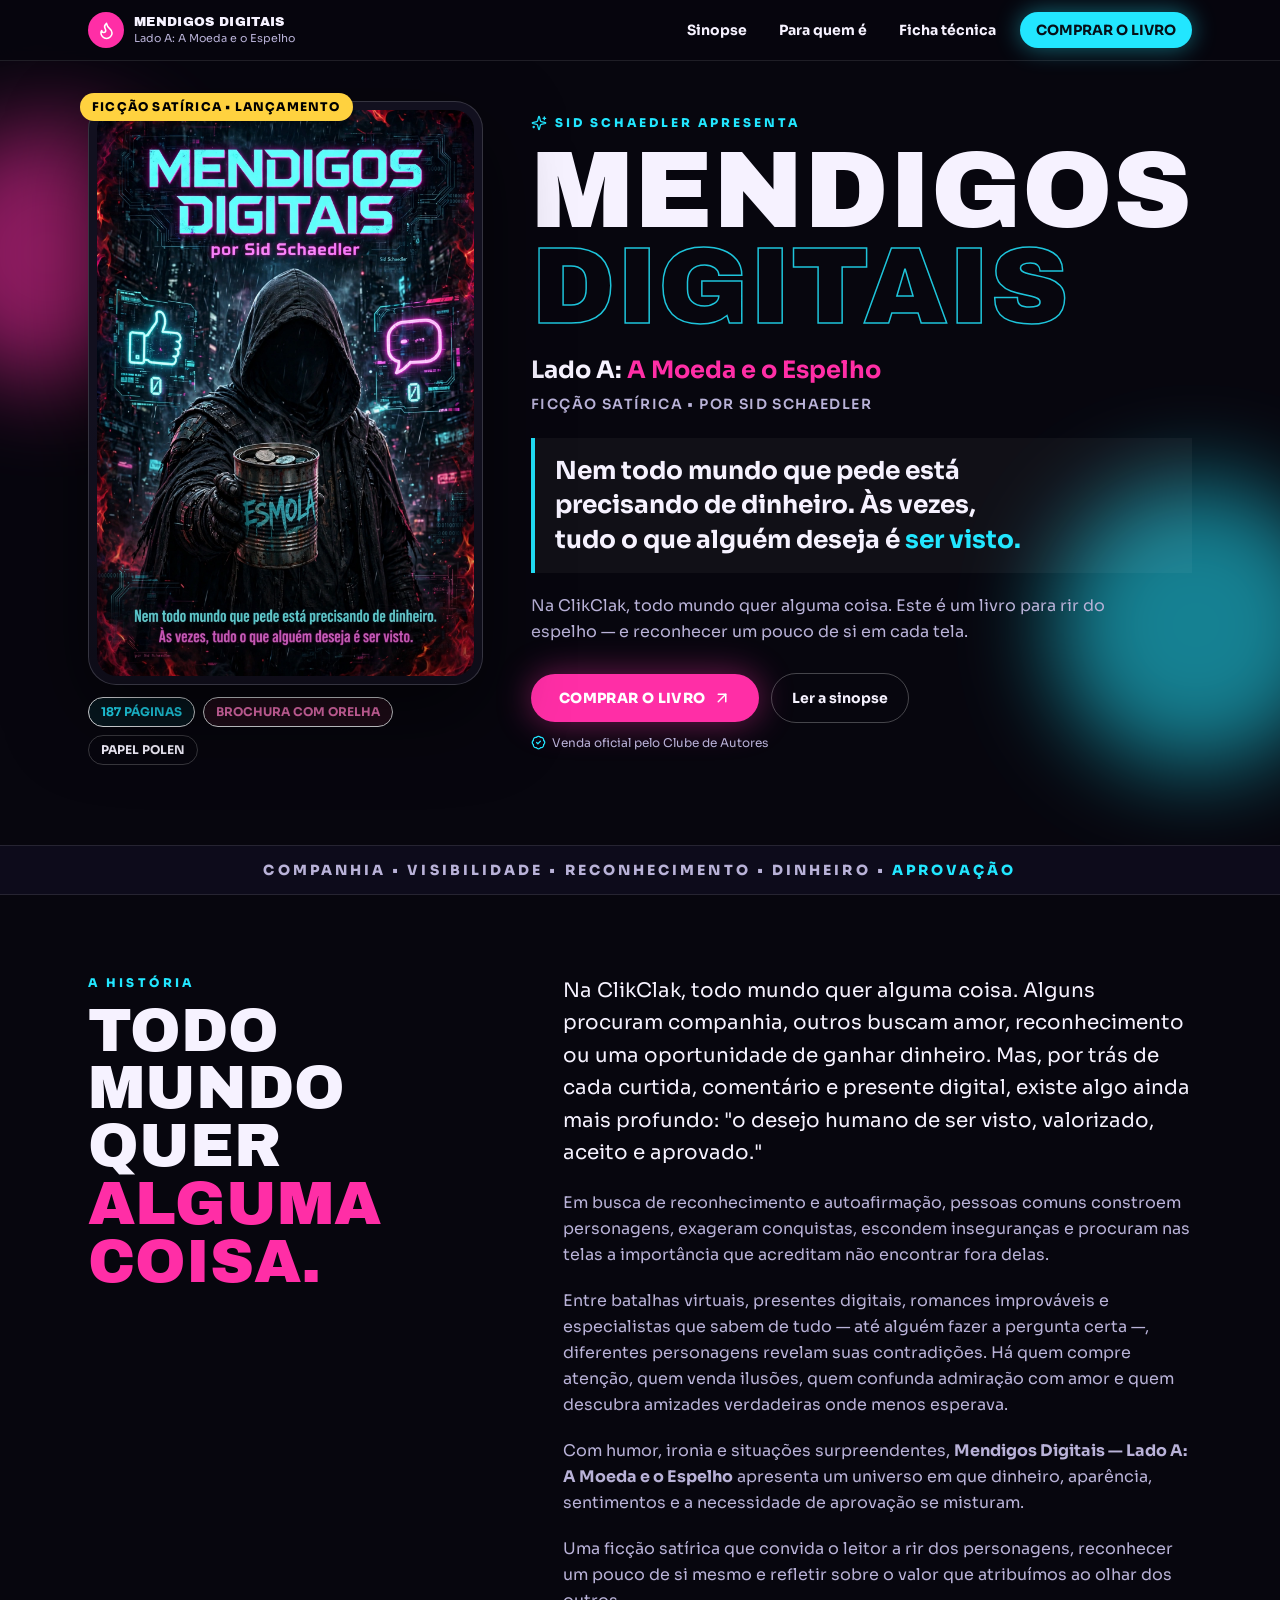
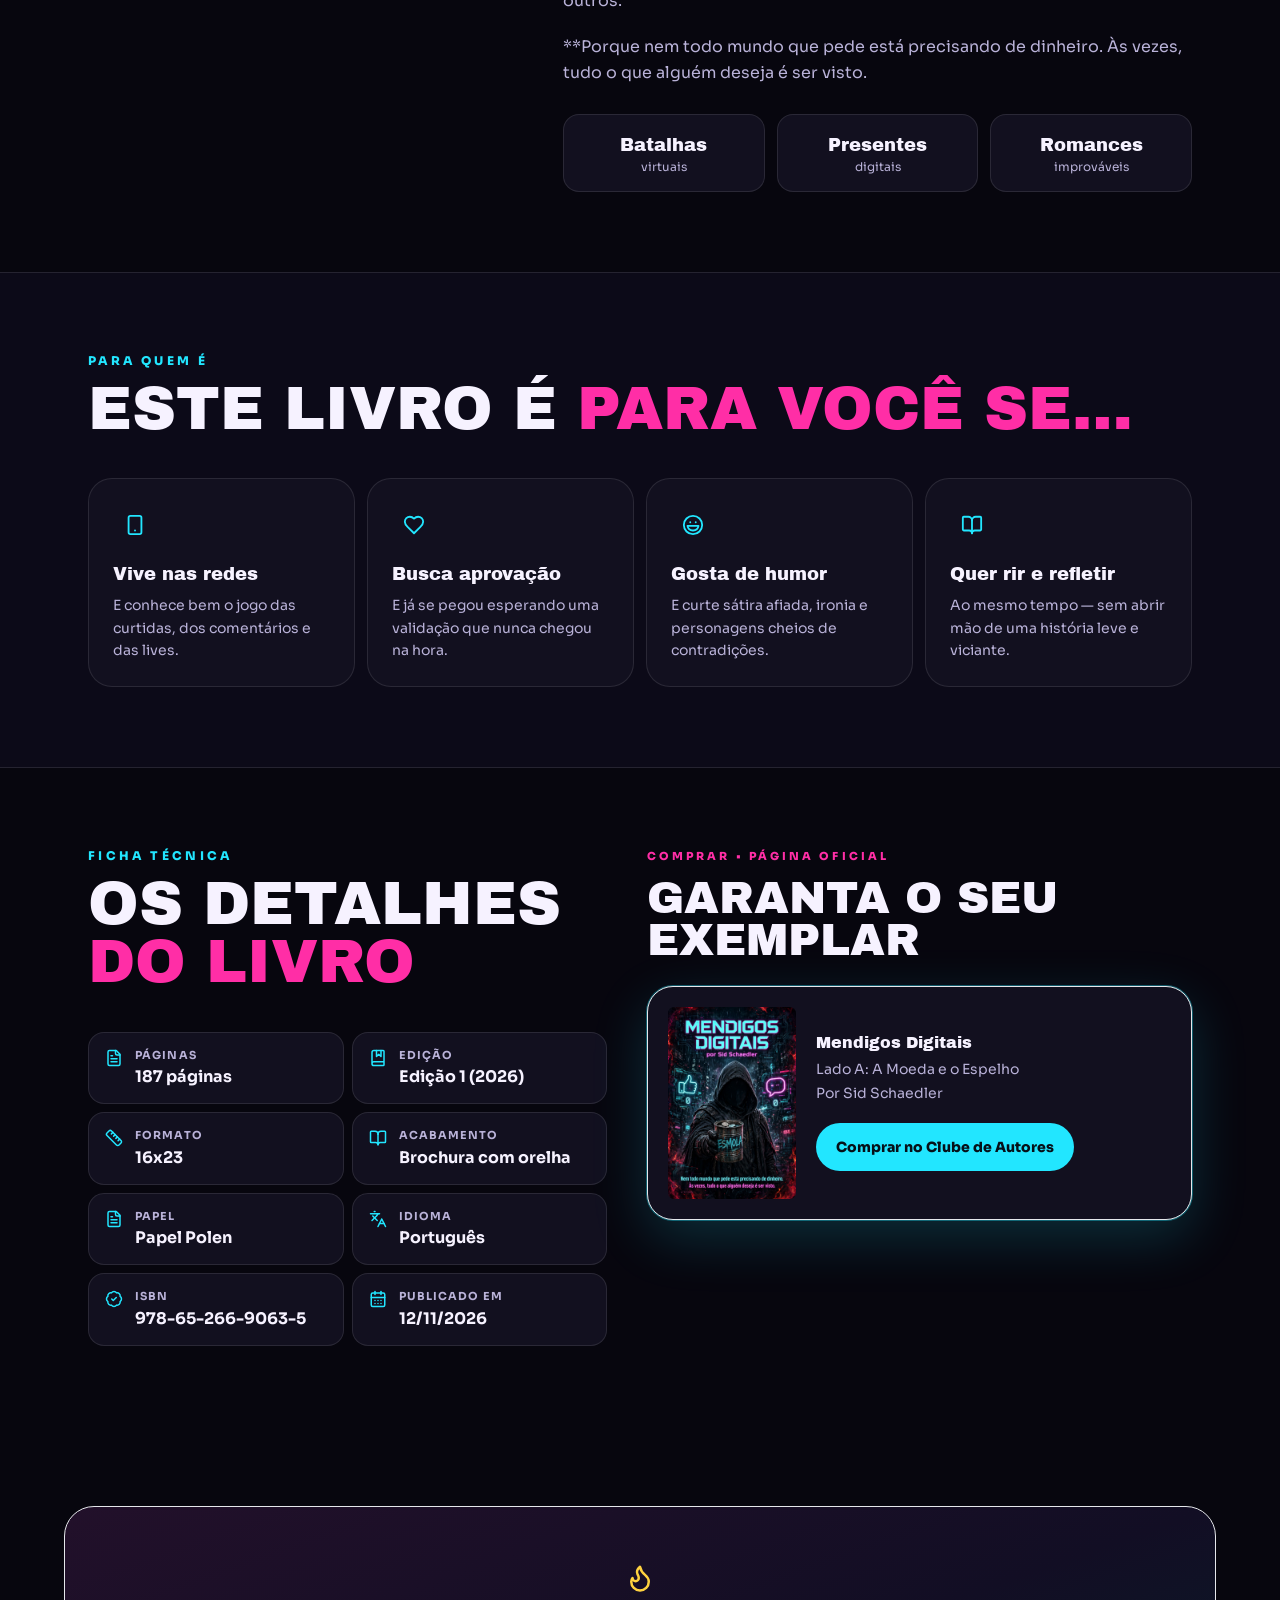
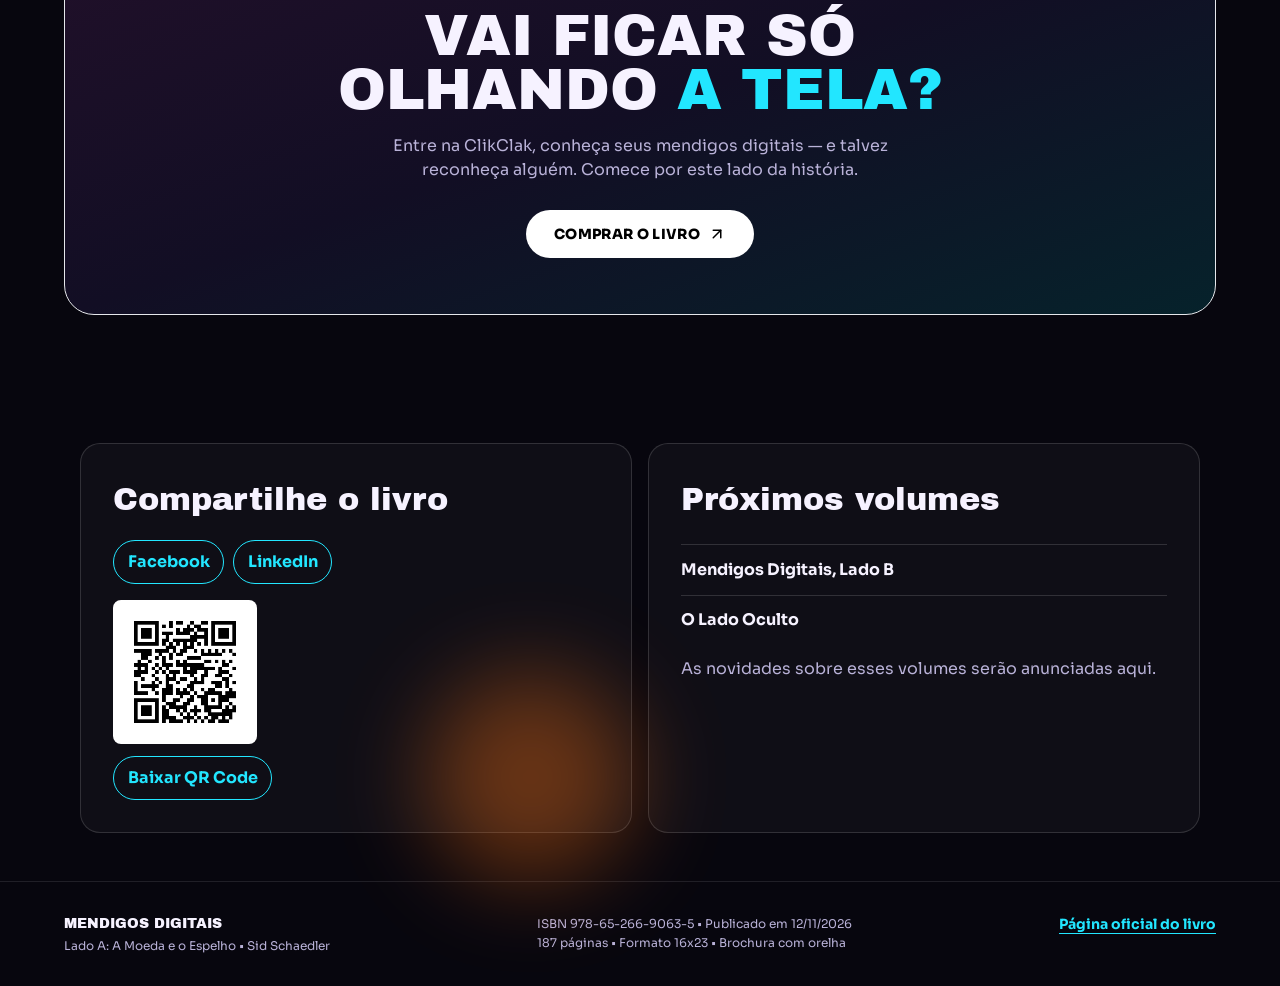
==== commit bbad86f5: "Atualizar a página de Mendigos Digitais" ====
--- a/livros/mendigos-digitais/index.html
+++ b/livros/mendigos-digitais/index.html
@@ -1576,15 +1576,78 @@
 <meta property="og:image" content="https://sid.dev.br/livros/mendigos-digitais/capa.webp">
 <meta property="og:image:alt" content="Capa de Mendigos Digitais, de Sid Schaedler">
 <meta name="twitter:card" content="summary">
+<meta name="twitter:title" content="Mendigos Digitais | Sid Schaedler">
+<meta name="twitter:description" content="Lado A: A Moeda e o Espelho. Ficção satírica sobre visibilidade, dinheiro e aprovação nas redes sociais.">
+<meta name="twitter:image" content="https://sid.dev.br/livros/mendigos-digitais/capa.webp">
+<meta name="twitter:image:alt" content="Capa de Mendigos Digitais, de Sid Schaedler">
+<script type="application/ld+json">
+{
+  "@context": "https://schema.org",
+  "@type": "Book",
+  "@id": "https://sid.dev.br/livros/mendigos-digitais/#livro",
+  "name": "Mendigos Digitais",
+  "alternateName": "Lado A: A Moeda e o Espelho",
+  "url": "https://sid.dev.br/livros/mendigos-digitais/",
+  "image": "https://sid.dev.br/livros/mendigos-digitais/capa.webp",
+  "inLanguage": "pt-BR",
+  "genre": "Ficção satírica",
+  "description": "Ficção satírica de Sid Schaedler sobre visibilidade, dinheiro e aprovação nas redes sociais.",
+  "abstract": "Na ClikClak, todo mundo quer alguma coisa. Alguns procuram companhia, outros buscam amor, reconhecimento ou uma oportunidade de ganhar dinheiro. Mas, por trás de cada curtida, comentário e presente digital, existe algo ainda mais profundo: \"o desejo humano de ser visto, valorizado, aceito e aprovado.\"\n\nEm busca de reconhecimento e autoafirmação, pessoas comuns constroem personagens, exageram conquistas, escondem inseguranças e procuram nas telas a importância que acreditam não encontrar fora delas.\n\nEntre batalhas virtuais, presentes digitais, romances improváveis e especialistas que sabem de tudo — até alguém fazer a pergunta certa —, diferentes personagens revelam suas contradições. Há quem compre atenção, quem venda ilusões, quem confunda admiração com amor e quem descubra amizades verdadeiras onde menos esperava.\n\nCom humor, ironia e situações surpreendentes, Mendigos Digitais — Lado A: A Moeda e o Espelho apresenta um universo em que dinheiro, aparência, sentimentos e a necessidade de aprovação se misturam.\n\nUma ficção satírica que convida o leitor a rir dos personagens, reconhecer um pouco de si mesmo e refletir sobre o valor que atribuímos ao olhar dos outros.\n\nPorque nem todo mundo que pede está precisando de dinheiro. Às vezes, tudo o que alguém deseja é ser visto.",
+  "isbn": "978-65-266-9063-5",
+  "numberOfPages": 187,
+  "bookEdition": "1ª edição",
+  "bookFormat": "https://schema.org/Paperback",
+  "author": {
+    "@type": "Person",
+    "@id": "https://sid.dev.br/#sid-schaedler",
+    "name": "Sid Schaedler"
+  },
+  "publisher": {
+    "@type": "Organization",
+    "name": "Clube de Autores",
+    "url": "https://clubedeautores.com.br/"
+  },
+  "sameAs": "https://clubedeautores.com.br/livro/mendigos-digitais"
+}
+</script>
+<link rel="stylesheet" href="livro-extras.css">
+<link rel="alternate" type="application/ld+json" href="autores-unidos.json" title="Ficha estruturada do livro">
+<script src="metricas.js" data-endpoint="" defer></script>
 </head>
 <body>
-  <div id="root"><div data-safe-area-inset-root="true" class="min-h-screen bg-[var(--bg)] text-[var(--text)] overflow-x-clip" style="box-sizing: border-box; padding-top: var(--safe-area-inset-top);"><header data-safe-area-sticky-top="true" class="sticky z-30 border-b border-white/10 bg-[#07060e]/90 backdrop-blur" style="top: var(--safe-area-inset-top);"><div class="mx-auto flex max-w-6xl flex-wrap items-center justify-between gap-3 px-4 py-3 sm:px-6"><a href="#inicio" class="flex items-center gap-2.5"><span class="grid h-9 w-9 place-items-center rounded-full bg-[var(--magenta)] text-white"><svg xmlns="http://www.w3.org/2000/svg" width="19" height="19" viewBox="0 0 24 24" fill="none" stroke="currentColor" stroke-width="2" stroke-linecap="round" stroke-linejoin="round" class="lucide lucide-flame"><path d="M8.5 14.5A2.5 2.5 0 0 0 11 12c0-1.38-.5-2-1-3-1.072-2.143-.224-4.054 2-6 .5 2.5 2 4.9 4 6.5 2 1.6 3 3.5 3 5.5a7 7 0 1 1-14 0c0-1.153.433-2.294 1-3a2.5 2.5 0 0 0 2.5 2.5z"></path></svg></span><span class="leading-none"><span class="font-display block text-[13px] tracking-wide">MENDIGOS DIGITAIS</span><span class="text-[11px] text-[var(--muted)]">Lado A: A Moeda e o Espelho</span></span></a><nav class="flex flex-wrap items-center gap-2 text-xs font-bold sm:gap-4 sm:text-sm"><a class="rounded-full px-2 py-1 hover:text-[var(--cyan)]" href="#sinopse">Sinopse</a><a class="rounded-full px-2 py-1 hover:text-[var(--cyan)]" href="#para-quem">Para quem é</a><a class="rounded-full px-2 py-1 hover:text-[var(--cyan)]" href="#ficha">Ficha técnica</a><a href="https://clubedeautores.com.br/livro/mendigos-digitais" target="_blank" rel="noopener" class="rounded-full bg-[var(--cyan)] px-4 py-2 text-[#061018] shadow-[0_0_24px_rgba(34,230,255,.45)]">COMPRAR O LIVRO</a></nav></div></header><main id="inicio" class="relative overflow-x-clip"><div class="flame left-[-80px] top-16 h-64 w-64 bg-[var(--magenta)]"></div><div class="flame right-[-60px] top-[420px] h-72 w-72 bg-[var(--cyan)]"></div><div class="flame left-1/3 bottom-0 h-52 w-52 bg-orange-500/70"></div><section class="relative mx-auto max-w-6xl px-4 pb-14 pt-7 sm:px-6 sm:pt-10 lg:pb-20"><div class="grid items-center gap-8 lg:grid-cols-[1.05fr_0.95fr] lg:gap-12"><div class="relative order-1"><div class="absolute -left-2 -top-2 z-10 rounded-full bg-[var(--yellow)] px-3 py-1.5 text-[11px] font-extrabold uppercase tracking-widest text-black sm:text-xs">Ficção satírica • Lançamento</div><div class="relative overflow-hidden rounded-[28px] border border-white/15 bg-[var(--surface)] p-2 shadow-[0_30px_80px_rgba(0,0,0,.55)]"><img src="capa.webp" alt="Mendigos Digitais, por SID SCHAEDLER - Clube de Autores" class="h-auto w-full rounded-[20px] object-cover"><div class="pointer-events-none absolute inset-0 bg-gradient-to-t from-black/25 via-transparent to-transparent"></div></div><div class="mt-3 flex flex-wrap gap-2 text-[11px] font-bold sm:text-xs"><span class="rounded-full border border-[var(--cyan)]/50 bg-[#071820] px-3 py-1.5 text-[var(--cyan)]">187 PÁGINAS</span><span class="rounded-full border border-[var(--magenta)]/50 bg-[#210d1a] px-3 py-1.5 text-[#ff7ac4]">BROCHURA COM ORELHA</span><span class="rounded-full border border-white/20 px-3 py-1.5">PAPEL POLEN</span></div></div><div class="order-2"><p class="mb-3 flex items-center gap-2 text-xs font-extrabold uppercase tracking-[0.25em] text-[var(--cyan)]"><svg xmlns="http://www.w3.org/2000/svg" width="16" height="16" viewBox="0 0 24 24" fill="none" stroke="currentColor" stroke-width="2" stroke-linecap="round" stroke-linejoin="round" class="lucide lucide-sparkles"><path d="M9.937 15.5A2 2 0 0 0 8.5 14.063l-6.135-1.582a.5.5 0 0 1 0-.962L8.5 9.936A2 2 0 0 0 9.937 8.5l1.582-6.135a.5.5 0 0 1 .963 0L14.063 8.5A2 2 0 0 0 15.5 9.937l6.135 1.581a.5.5 0 0 1 0 .964L15.5 14.063a2 2 0 0 0-1.437 1.437l-1.582 6.135a.5.5 0 0 1-.963 0z"></path><path d="M20 3v4"></path><path d="M22 5h-4"></path><path d="M4 17v2"></path><path d="M5 18H3"></path></svg> Sid Schaedler apresenta</p><h1 class="font-display text-balance leading-[0.88] text-[clamp(3.2rem,11vw,6.8rem)]">MENDIGOS<br><span class="outline-word">DIGITAIS</span></h1><p class="mt-5 text-lg font-bold sm:text-2xl">Lado A: <span class="text-[var(--magenta)]">A Moeda e o Espelho</span></p><p class="mt-2 text-sm font-semibold uppercase tracking-widest text-[var(--muted)]">Ficção satírica • Por Sid Schaedler</p><blockquote class="mt-6 border-l-4 border-[var(--cyan)] bg-white/[0.04] px-4 py-4 text-[clamp(1.15rem,4vw,1.55rem)] font-bold leading-snug text-balance sm:px-5">Nem todo mundo que pede está precisando de dinheiro. Às vezes, tudo o que alguém deseja é <span class="text-[var(--cyan)]">ser visto.</span></blockquote><p class="mt-5 max-w-xl leading-relaxed text-[var(--muted)] [overflow-wrap:anywhere]">Na ClikClak, todo mundo quer alguma coisa. Este é um livro para rir do espelho — e reconhecer um pouco de si em cada tela.</p><div class="mt-7 flex flex-wrap items-center gap-3"><a href="https://clubedeautores.com.br/livro/mendigos-digitais" target="_blank" rel="noopener" class="inline-flex items-center gap-2 rounded-full bg-[var(--magenta)] px-6 py-3.5 text-sm font-extrabold uppercase tracking-wide text-white shadow-[0_0_35px_rgba(255,46,166,.45)] sm:px-7">COMPRAR O LIVRO <svg xmlns="http://www.w3.org/2000/svg" width="18" height="18" viewBox="0 0 24 24" fill="none" stroke="currentColor" stroke-width="2" stroke-linecap="round" stroke-linejoin="round" class="lucide lucide-arrow-up-right"><path d="M7 7h10v10"></path><path d="M7 17 17 7"></path></svg></a><a href="#sinopse" class="inline-flex items-center gap-2 rounded-full border border-white/25 px-5 py-3.5 text-sm font-bold">Ler a sinopse</a></div><p class="mt-3 flex items-center gap-1.5 text-xs text-[var(--muted)]"><svg xmlns="http://www.w3.org/2000/svg" width="15" height="15" viewBox="0 0 24 24" fill="none" stroke="currentColor" stroke-width="2" stroke-linecap="round" stroke-linejoin="round" class="lucide lucide-badge-check text-[var(--cyan)]"><path d="M3.85 8.62a4 4 0 0 1 4.78-4.77 4 4 0 0 1 6.74 0 4 4 0 0 1 4.78 4.78 4 4 0 0 1 0 6.74 4 4 0 0 1-4.77 4.78 4 4 0 0 1-6.75 0 4 4 0 0 1-4.78-4.77 4 4 0 0 1 0-6.76Z"></path><path d="m9 12 2 2 4-4"></path></svg> Venda oficial pelo Clube de Autores</p></div></div></section><div class="relative border-y border-white/10 bg-[#0d0b1b] py-3.5"><p class="mx-auto max-w-6xl px-4 text-center text-[11px] font-extrabold uppercase tracking-[0.22em] text-[var(--muted)] sm:text-sm">Companhia • Visibilidade • Reconhecimento • Dinheiro • <span class="text-[var(--cyan)]">Aprovação</span></p></div><section id="sinopse" class="relative mx-auto max-w-6xl px-4 py-14 sm:px-6 sm:py-20"><div class="grid gap-8 lg:grid-cols-[0.8fr_1.2fr] lg:gap-14"><div class="mb-7 sm:mb-10"><p class="text-[11px] sm:text-xs font-extrabold tracking-[0.28em] uppercase text-[var(--cyan)]">A história</p><h2 class="font-display mt-3 leading-[0.95] text-balance text-[clamp(2rem,7vw,3.8rem)]">TODO MUNDO QUER <span class="text-[var(--magenta)]">ALGUMA COISA.</span></h2></div><div><p class="text-lg leading-relaxed sm:text-xl sm:leading-relaxed [overflow-wrap:anywhere]">Na ClikClak, todo mundo quer alguma coisa — companhia, amor, reconhecimento ou dinheiro. Por trás de cada curtida, comentário e presente digital, existe o desejo humano de ser visto, valorizado, aceito e aprovado.</p><p class="mt-5 leading-relaxed text-[var(--muted)] [overflow-wrap:anywhere]">Entre batalhas virtuais, presentes digitais, romances improváveis e especialistas que sabem de tudo, personagens revelam suas contradições. Com humor, ironia e situações surpreendentes, o livro mistura dinheiro, aparência, sentimentos e necessidade de aprovação.</p><div class="mt-7 grid grid-cols-3 gap-2 text-center sm:gap-3"><div class="rounded-2xl border border-white/10 bg-[var(--surface)] px-2 py-4"><p class="font-display text-sm sm:text-lg">Batalhas</p><p class="text-xs text-[var(--muted)]">virtuais</p></div><div class="rounded-2xl border border-white/10 bg-[var(--surface)] px-2 py-4"><p class="font-display text-sm sm:text-lg">Presentes</p><p class="text-xs text-[var(--muted)]">digitais</p></div><div class="rounded-2xl border border-white/10 bg-[var(--surface)] px-2 py-4"><p class="font-display text-sm sm:text-lg">Romances</p><p class="text-xs text-[var(--muted)]">improváveis</p></div></div></div></div></section><section id="para-quem" class="relative border-y border-white/10 bg-[#0c0a18] py-14 sm:py-20"><div class="mx-auto max-w-6xl px-4 sm:px-6"><div class="mb-7 sm:mb-10"><p class="text-[11px] sm:text-xs font-extrabold tracking-[0.28em] uppercase text-[var(--cyan)]">Para quem é</p><h2 class="font-display mt-3 leading-[0.95] text-balance text-[clamp(2rem,7vw,3.8rem)]">ESTE LIVRO É <span class="text-[var(--magenta)]">PARA VOCÊ SE…</span></h2></div><div class="grid gap-3 sm:grid-cols-2 lg:grid-cols-4"><article class="rounded-3xl border border-white/10 bg-[var(--surface)] p-5 sm:p-6"><span class="grid h-11 w-11 place-items-center rounded-2xl bg-[var(--cyan)]/15 text-[var(--cyan)]"><svg xmlns="http://www.w3.org/2000/svg" width="22" height="22" viewBox="0 0 24 24" fill="none" stroke="currentColor" stroke-width="2" stroke-linecap="round" stroke-linejoin="round" class="lucide lucide-smartphone"><rect width="14" height="20" x="5" y="2" rx="2" ry="2"></rect><path d="M12 18h.01"></path></svg></span><h3 class="font-display mt-4 text-lg leading-tight">Vive nas redes</h3><p class="mt-2 text-sm leading-relaxed text-[var(--muted)] [overflow-wrap:anywhere]">E conhece bem o jogo das curtidas, dos comentários e das lives.</p></article><article class="rounded-3xl border border-white/10 bg-[var(--surface)] p-5 sm:p-6"><span class="grid h-11 w-11 place-items-center rounded-2xl bg-[var(--cyan)]/15 text-[var(--cyan)]"><svg xmlns="http://www.w3.org/2000/svg" width="22" height="22" viewBox="0 0 24 24" fill="none" stroke="currentColor" stroke-width="2" stroke-linecap="round" stroke-linejoin="round" class="lucide lucide-heart"><path d="M19 14c1.49-1.46 3-3.21 3-5.5A5.5 5.5 0 0 0 16.5 3c-1.76 0-3 .5-4.5 2-1.5-1.5-2.74-2-4.5-2A5.5 5.5 0 0 0 2 8.5c0 2.3 1.5 4.05 3 5.5l7 7Z"></path></svg></span><h3 class="font-display mt-4 text-lg leading-tight">Busca aprovação</h3><p class="mt-2 text-sm leading-relaxed text-[var(--muted)] [overflow-wrap:anywhere]">E já se pegou esperando uma validação que nunca chegou na hora.</p></article><article class="rounded-3xl border border-white/10 bg-[var(--surface)] p-5 sm:p-6"><span class="grid h-11 w-11 place-items-center rounded-2xl bg-[var(--cyan)]/15 text-[var(--cyan)]"><svg xmlns="http://www.w3.org/2000/svg" width="22" height="22" viewBox="0 0 24 24" fill="none" stroke="currentColor" stroke-width="2" stroke-linecap="round" stroke-linejoin="round" class="lucide lucide-laugh"><circle cx="12" cy="12" r="10"></circle><path d="M18 13a6 6 0 0 1-6 5 6 6 0 0 1-6-5h12Z"></path><line x1="9" x2="9.01" y1="9" y2="9"></line><line x1="15" x2="15.01" y1="9" y2="9"></line></svg></span><h3 class="font-display mt-4 text-lg leading-tight">Gosta de humor</h3><p class="mt-2 text-sm leading-relaxed text-[var(--muted)] [overflow-wrap:anywhere]">E curte sátira afiada, ironia e personagens cheios de contradições.</p></article><article class="rounded-3xl border border-white/10 bg-[var(--surface)] p-5 sm:p-6"><span class="grid h-11 w-11 place-items-center rounded-2xl bg-[var(--cyan)]/15 text-[var(--cyan)]"><svg xmlns="http://www.w3.org/2000/svg" width="22" height="22" viewBox="0 0 24 24" fill="none" stroke="currentColor" stroke-width="2" stroke-linecap="round" stroke-linejoin="round" class="lucide lucide-book-open"><path d="M12 7v14"></path><path d="M3 18a1 1 0 0 1-1-1V4a1 1 0 0 1 1-1h5a4 4 0 0 1 4 4 4 4 0 0 1 4-4h5a1 1 0 0 1 1 1v13a1 1 0 0 1-1 1h-6a3 3 0 0 0-3 3 3 3 0 0 0-3-3z"></path></svg></span><h3 class="font-display mt-4 text-lg leading-tight">Quer rir e refletir</h3><p class="mt-2 text-sm leading-relaxed text-[var(--muted)] [overflow-wrap:anywhere]">Ao mesmo tempo — sem abrir mão de uma história leve e viciante.</p></article></div></div></section><section id="ficha" class="mx-auto max-w-6xl px-4 py-14 sm:px-6 sm:py-20"><div class="grid items-start gap-10 lg:grid-cols-[1fr_1.05fr]"><div><div class="mb-7 sm:mb-10"><p class="text-[11px] sm:text-xs font-extrabold tracking-[0.28em] uppercase text-[var(--cyan)]">Ficha técnica</p><h2 class="font-display mt-3 leading-[0.95] text-balance text-[clamp(2rem,7vw,3.8rem)]">OS DETALHES <span class="text-[var(--magenta)]">DO LIVRO</span></h2></div><dl class="grid grid-cols-1 gap-2 sm:grid-cols-2"><div class="flex items-start gap-3 rounded-2xl border border-white/10 bg-[var(--surface)] px-4 py-3.5"><svg xmlns="http://www.w3.org/2000/svg" width="18" height="18" viewBox="0 0 24 24" fill="none" stroke="currentColor" stroke-width="2" stroke-linecap="round" stroke-linejoin="round" class="lucide lucide-file-text mt-0.5 shrink-0 text-[var(--cyan)]"><path d="M15 2H6a2 2 0 0 0-2 2v16a2 2 0 0 0 2 2h12a2 2 0 0 0 2-2V7Z"></path><path d="M14 2v4a2 2 0 0 0 2 2h4"></path><path d="M10 9H8"></path><path d="M16 13H8"></path><path d="M16 17H8"></path></svg><div class="min-w-0"><dt class="text-[11px] font-bold uppercase tracking-widest text-[var(--muted)]">Páginas</dt><dd class="mt-0.5 font-bold [overflow-wrap:anywhere]">187 páginas</dd></div></div><div class="flex items-start gap-3 rounded-2xl border border-white/10 bg-[var(--surface)] px-4 py-3.5"><svg xmlns="http://www.w3.org/2000/svg" width="18" height="18" viewBox="0 0 24 24" fill="none" stroke="currentColor" stroke-width="2" stroke-linecap="round" stroke-linejoin="round" class="lucide lucide-book-marked mt-0.5 shrink-0 text-[var(--cyan)]"><path d="M10 2v8l3-3 3 3V2"></path><path d="M4 19.5v-15A2.5 2.5 0 0 1 6.5 2H19a1 1 0 0 1 1 1v18a1 1 0 0 1-1 1H6.5a1 1 0 0 1 0-5H20"></path></svg><div class="min-w-0"><dt class="text-[11px] font-bold uppercase tracking-widest text-[var(--muted)]">Edição</dt><dd class="mt-0.5 font-bold [overflow-wrap:anywhere]">Edição 1 (2026)</dd></div></div><div class="flex items-start gap-3 rounded-2xl border border-white/10 bg-[var(--surface)] px-4 py-3.5"><svg xmlns="http://www.w3.org/2000/svg" width="18" height="18" viewBox="0 0 24 24" fill="none" stroke="currentColor" stroke-width="2" stroke-linecap="round" stroke-linejoin="round" class="lucide lucide-ruler mt-0.5 shrink-0 text-[var(--cyan)]"><path d="M21.3 15.3a2.4 2.4 0 0 1 0 3.4l-2.6 2.6a2.4 2.4 0 0 1-3.4 0L2.7 8.7a2.41 2.41 0 0 1 0-3.4l2.6-2.6a2.41 2.41 0 0 1 3.4 0Z"></path><path d="m14.5 12.5 2-2"></path><path d="m11.5 9.5 2-2"></path><path d="m8.5 6.5 2-2"></path><path d="m17.5 15.5 2-2"></path></svg><div class="min-w-0"><dt class="text-[11px] font-bold uppercase tracking-widest text-[var(--muted)]">Formato</dt><dd class="mt-0.5 font-bold [overflow-wrap:anywhere]">16x23</dd></div></div><div class="flex items-start gap-3 rounded-2xl border border-white/10 bg-[var(--surface)] px-4 py-3.5"><svg xmlns="http://www.w3.org/2000/svg" width="18" height="18" viewBox="0 0 24 24" fill="none" stroke="currentColor" stroke-width="2" stroke-linecap="round" stroke-linejoin="round" class="lucide lucide-book-open mt-0.5 shrink-0 text-[var(--cyan)]"><path d="M12 7v14"></path><path d="M3 18a1 1 0 0 1-1-1V4a1 1 0 0 1 1-1h5a4 4 0 0 1 4 4 4 4 0 0 1 4-4h5a1 1 0 0 1 1 1v13a1 1 0 0 1-1 1h-6a3 3 0 0 0-3 3 3 3 0 0 0-3-3z"></path></svg><div class="min-w-0"><dt class="text-[11px] font-bold uppercase tracking-widest text-[var(--muted)]">Acabamento</dt><dd class="mt-0.5 font-bold [overflow-wrap:anywhere]">Brochura com orelha</dd></div></div><div class="flex items-start gap-3 rounded-2xl border border-white/10 bg-[var(--surface)] px-4 py-3.5"><svg xmlns="http://www.w3.org/2000/svg" width="18" height="18" viewBox="0 0 24 24" fill="none" stroke="currentColor" stroke-width="2" stroke-linecap="round" stroke-linejoin="round" class="lucide lucide-file-text mt-0.5 shrink-0 text-[var(--cyan)]"><path d="M15 2H6a2 2 0 0 0-2 2v16a2 2 0 0 0 2 2h12a2 2 0 0 0 2-2V7Z"></path><path d="M14 2v4a2 2 0 0 0 2 2h4"></path><path d="M10 9H8"></path><path d="M16 13H8"></path><path d="M16 17H8"></path></svg><div class="min-w-0"><dt class="text-[11px] font-bold uppercase tracking-widest text-[var(--muted)]">Papel</dt><dd class="mt-0.5 font-bold [overflow-wrap:anywhere]">Papel Polen</dd></div></div><div class="flex items-start gap-3 rounded-2xl border border-white/10 bg-[var(--surface)] px-4 py-3.5"><svg xmlns="http://www.w3.org/2000/svg" width="18" height="18" viewBox="0 0 24 24" fill="none" stroke="currentColor" stroke-width="2" stroke-linecap="round" stroke-linejoin="round" class="lucide lucide-languages mt-0.5 shrink-0 text-[var(--cyan)]"><path d="m5 8 6 6"></path><path d="m4 14 6-6 2-3"></path><path d="M2 5h12"></path><path d="M7 2h1"></path><path d="m22 22-5-10-5 10"></path><path d="M14 18h6"></path></svg><div class="min-w-0"><dt class="text-[11px] font-bold uppercase tracking-widest text-[var(--muted)]">Idioma</dt><dd class="mt-0.5 font-bold [overflow-wrap:anywhere]">Português</dd></div></div><div class="flex items-start gap-3 rounded-2xl border border-white/10 bg-[var(--surface)] px-4 py-3.5"><svg xmlns="http://www.w3.org/2000/svg" width="18" height="18" viewBox="0 0 24 24" fill="none" stroke="currentColor" stroke-width="2" stroke-linecap="round" stroke-linejoin="round" class="lucide lucide-badge-check mt-0.5 shrink-0 text-[var(--cyan)]"><path d="M3.85 8.62a4 4 0 0 1 4.78-4.77 4 4 0 0 1 6.74 0 4 4 0 0 1 4.78 4.78 4 4 0 0 1 0 6.74 4 4 0 0 1-4.77 4.78 4 4 0 0 1-6.75 0 4 4 0 0 1-4.78-4.77 4 4 0 0 1 0-6.76Z"></path><path d="m9 12 2 2 4-4"></path></svg><div class="min-w-0"><dt class="text-[11px] font-bold uppercase tracking-widest text-[var(--muted)]">ISBN</dt><dd class="mt-0.5 font-bold [overflow-wrap:anywhere]">978-65-266-9063-5</dd></div></div><div class="flex items-start gap-3 rounded-2xl border border-white/10 bg-[var(--surface)] px-4 py-3.5"><svg xmlns="http://www.w3.org/2000/svg" width="18" height="18" viewBox="0 0 24 24" fill="none" stroke="currentColor" stroke-width="2" stroke-linecap="round" stroke-linejoin="round" class="lucide lucide-calendar-days mt-0.5 shrink-0 text-[var(--cyan)]"><path d="M8 2v4"></path><path d="M16 2v4"></path><rect width="18" height="18" x="3" y="4" rx="2"></rect><path d="M3 10h18"></path><path d="M8 14h.01"></path><path d="M12 14h.01"></path><path d="M16 14h.01"></path><path d="M8 18h.01"></path><path d="M12 18h.01"></path><path d="M16 18h.01"></path></svg><div class="min-w-0"><dt class="text-[11px] font-bold uppercase tracking-widest text-[var(--muted)]">Publicado em</dt><dd class="mt-0.5 font-bold [overflow-wrap:anywhere]">12/11/2026</dd></div></div></dl></div><div><p class="text-[11px] font-extrabold uppercase tracking-[0.28em] text-[var(--magenta)]">Comprar • Página oficial</p><h2 class="font-display mt-3 text-[clamp(1.8rem,6vw,2.8rem)] leading-[0.95]">GARANTA O SEU EXEMPLAR</h2><article class="purchase-card mt-6 rounded-[26px] border border-white/12 bg-[var(--surface)] glow-cyan">
+  <div id="root"><div data-safe-area-inset-root="true" class="min-h-screen bg-[var(--bg)] text-[var(--text)] overflow-x-clip" style="box-sizing: border-box; padding-top: var(--safe-area-inset-top);"><header data-safe-area-sticky-top="true" class="sticky z-30 border-b border-white/10 bg-[#07060e]/90 backdrop-blur" style="top: var(--safe-area-inset-top);"><div class="mx-auto flex max-w-6xl flex-wrap items-center justify-between gap-3 px-4 py-3 sm:px-6"><a href="#inicio" class="flex items-center gap-2.5"><span class="grid h-9 w-9 place-items-center rounded-full bg-[var(--magenta)] text-white"><svg xmlns="http://www.w3.org/2000/svg" width="19" height="19" viewBox="0 0 24 24" fill="none" stroke="currentColor" stroke-width="2" stroke-linecap="round" stroke-linejoin="round" class="lucide lucide-flame"><path d="M8.5 14.5A2.5 2.5 0 0 0 11 12c0-1.38-.5-2-1-3-1.072-2.143-.224-4.054 2-6 .5 2.5 2 4.9 4 6.5 2 1.6 3 3.5 3 5.5a7 7 0 1 1-14 0c0-1.153.433-2.294 1-3a2.5 2.5 0 0 0 2.5 2.5z"></path></svg></span><span class="leading-none"><span class="font-display block text-[13px] tracking-wide">MENDIGOS DIGITAIS</span><span class="text-[11px] text-[var(--muted)]">Lado A: A Moeda e o Espelho</span></span></a><nav class="flex flex-wrap items-center gap-2 text-xs font-bold sm:gap-4 sm:text-sm"><a class="rounded-full px-2 py-1 hover:text-[var(--cyan)]" href="#sinopse">Sinopse</a><a class="rounded-full px-2 py-1 hover:text-[var(--cyan)]" href="#para-quem">Para quem é</a><a class="rounded-full px-2 py-1 hover:text-[var(--cyan)]" href="#ficha">Ficha técnica</a><a href="https://clubedeautores.com.br/livro/mendigos-digitais" target="_blank" rel="noopener" class="rounded-full bg-[var(--cyan)] px-4 py-2 text-[#061018] shadow-[0_0_24px_rgba(34,230,255,.45)]">COMPRAR O LIVRO</a></nav></div></header><main id="inicio" class="relative overflow-x-clip"><div class="flame left-[-80px] top-16 h-64 w-64 bg-[var(--magenta)]"></div><div class="flame right-[-60px] top-[420px] h-72 w-72 bg-[var(--cyan)]"></div><div class="flame left-1/3 bottom-0 h-52 w-52 bg-orange-500/70"></div><section class="relative mx-auto max-w-6xl px-4 pb-14 pt-7 sm:px-6 sm:pt-10 lg:pb-20"><div class="grid items-center gap-8 lg:grid-cols-[1.05fr_0.95fr] lg:gap-12"><div class="relative order-1"><div class="absolute -left-2 -top-2 z-10 rounded-full bg-[var(--yellow)] px-3 py-1.5 text-[11px] font-extrabold uppercase tracking-widest text-black sm:text-xs">Ficção satírica • Lançamento</div><div class="relative overflow-hidden rounded-[28px] border border-white/15 bg-[var(--surface)] p-2 shadow-[0_30px_80px_rgba(0,0,0,.55)]"><img src="capa.webp" alt="Mendigos Digitais, por SID SCHAEDLER - Clube de Autores" class="h-auto w-full rounded-[20px] object-cover"><div class="pointer-events-none absolute inset-0 bg-gradient-to-t from-black/25 via-transparent to-transparent"></div></div><div class="mt-3 flex flex-wrap gap-2 text-[11px] font-bold sm:text-xs"><span class="rounded-full border border-[var(--cyan)]/50 bg-[#071820] px-3 py-1.5 text-[var(--cyan)]">187 PÁGINAS</span><span class="rounded-full border border-[var(--magenta)]/50 bg-[#210d1a] px-3 py-1.5 text-[#ff7ac4]">BROCHURA COM ORELHA</span><span class="rounded-full border border-white/20 px-3 py-1.5">PAPEL POLEN</span></div></div><div class="order-2"><p class="mb-3 flex items-center gap-2 text-xs font-extrabold uppercase tracking-[0.25em] text-[var(--cyan)]"><svg xmlns="http://www.w3.org/2000/svg" width="16" height="16" viewBox="0 0 24 24" fill="none" stroke="currentColor" stroke-width="2" stroke-linecap="round" stroke-linejoin="round" class="lucide lucide-sparkles"><path d="M9.937 15.5A2 2 0 0 0 8.5 14.063l-6.135-1.582a.5.5 0 0 1 0-.962L8.5 9.936A2 2 0 0 0 9.937 8.5l1.582-6.135a.5.5 0 0 1 .963 0L14.063 8.5A2 2 0 0 0 15.5 9.937l6.135 1.581a.5.5 0 0 1 0 .964L15.5 14.063a2 2 0 0 0-1.437 1.437l-1.582 6.135a.5.5 0 0 1-.963 0z"></path><path d="M20 3v4"></path><path d="M22 5h-4"></path><path d="M4 17v2"></path><path d="M5 18H3"></path></svg> Sid Schaedler apresenta</p><h1 class="font-display text-balance leading-[0.88] text-[clamp(3.2rem,11vw,6.8rem)]">MENDIGOS<br><span class="outline-word">DIGITAIS</span></h1><p class="mt-5 text-lg font-bold sm:text-2xl">Lado A: <span class="text-[var(--magenta)]">A Moeda e o Espelho</span></p><p class="mt-2 text-sm font-semibold uppercase tracking-widest text-[var(--muted)]">Ficção satírica • Por Sid Schaedler</p><blockquote class="mt-6 border-l-4 border-[var(--cyan)] bg-white/[0.04] px-4 py-4 text-[clamp(1.15rem,4vw,1.55rem)] font-bold leading-snug text-balance sm:px-5">Nem todo mundo que pede está precisando de dinheiro. Às vezes, tudo o que alguém deseja é <span class="text-[var(--cyan)]">ser visto.</span></blockquote><p class="mt-5 max-w-xl leading-relaxed text-[var(--muted)] [overflow-wrap:anywhere]">Na ClikClak, todo mundo quer alguma coisa. Este é um livro para rir do espelho — e reconhecer um pouco de si em cada tela.</p><div class="mt-7 flex flex-wrap items-center gap-3"><a href="https://clubedeautores.com.br/livro/mendigos-digitais" target="_blank" rel="noopener" class="inline-flex items-center gap-2 rounded-full bg-[var(--magenta)] px-6 py-3.5 text-sm font-extrabold uppercase tracking-wide text-white shadow-[0_0_35px_rgba(255,46,166,.45)] sm:px-7">COMPRAR O LIVRO <svg xmlns="http://www.w3.org/2000/svg" width="18" height="18" viewBox="0 0 24 24" fill="none" stroke="currentColor" stroke-width="2" stroke-linecap="round" stroke-linejoin="round" class="lucide lucide-arrow-up-right"><path d="M7 7h10v10"></path><path d="M7 17 17 7"></path></svg></a><a href="#sinopse" class="inline-flex items-center gap-2 rounded-full border border-white/25 px-5 py-3.5 text-sm font-bold">Ler a sinopse</a></div><p class="mt-3 flex items-center gap-1.5 text-xs text-[var(--muted)]"><svg xmlns="http://www.w3.org/2000/svg" width="15" height="15" viewBox="0 0 24 24" fill="none" stroke="currentColor" stroke-width="2" stroke-linecap="round" stroke-linejoin="round" class="lucide lucide-badge-check text-[var(--cyan)]"><path d="M3.85 8.62a4 4 0 0 1 4.78-4.77 4 4 0 0 1 6.74 0 4 4 0 0 1 4.78 4.78 4 4 0 0 1 0 6.74 4 4 0 0 1-4.77 4.78 4 4 0 0 1-6.75 0 4 4 0 0 1-4.78-4.77 4 4 0 0 1 0-6.76Z"></path><path d="m9 12 2 2 4-4"></path></svg> Venda oficial pelo Clube de Autores</p></div></div></section><div class="relative border-y border-white/10 bg-[#0d0b1b] py-3.5"><p class="mx-auto max-w-6xl px-4 text-center text-[11px] font-extrabold uppercase tracking-[0.22em] text-[var(--muted)] sm:text-sm">Companhia • Visibilidade • Reconhecimento • Dinheiro • <span class="text-[var(--cyan)]">Aprovação</span></p></div><section id="sinopse" class="relative mx-auto max-w-6xl px-4 py-14 sm:px-6 sm:py-20"><div class="grid gap-8 lg:grid-cols-[0.8fr_1.2fr] lg:gap-14"><div class="mb-7 sm:mb-10"><p class="text-[11px] sm:text-xs font-extrabold tracking-[0.28em] uppercase text-[var(--cyan)]">A história</p><h2 class="font-display mt-3 leading-[0.95] text-balance text-[clamp(2rem,7vw,3.8rem)]">TODO MUNDO QUER <span class="text-[var(--magenta)]">ALGUMA COISA.</span></h2></div><div><p class="text-lg leading-relaxed sm:text-xl sm:leading-relaxed [overflow-wrap:anywhere]">Na ClikClak, todo mundo quer alguma coisa. Alguns procuram companhia, outros buscam amor, reconhecimento ou uma oportunidade de ganhar dinheiro. Mas, por trás de cada curtida, comentário e presente digital, existe algo ainda mais profundo: &quot;o desejo humano de ser visto, valorizado, aceito e aprovado.&quot;</p>
+<p class="mt-5 leading-relaxed text-[var(--muted)] [overflow-wrap:anywhere]">Em busca de reconhecimento e autoafirmação, pessoas comuns constroem personagens, exageram conquistas, escondem inseguranças e procuram nas telas a importância que acreditam não encontrar fora delas.</p>
+<p class="mt-5 leading-relaxed text-[var(--muted)] [overflow-wrap:anywhere]">Entre batalhas virtuais, presentes digitais, romances improváveis e especialistas que sabem de tudo — até alguém fazer a pergunta certa —, diferentes personagens revelam suas contradições. Há quem compre atenção, quem venda ilusões, quem confunda admiração com amor e quem descubra amizades verdadeiras onde menos esperava.</p>
+<p class="mt-5 leading-relaxed text-[var(--muted)] [overflow-wrap:anywhere]">Com humor, ironia e situações surpreendentes, <strong>Mendigos Digitais — Lado A: A Moeda e o Espelho</strong> apresenta um universo em que dinheiro, aparência, sentimentos e a necessidade de aprovação se misturam.</p>
+<p class="mt-5 leading-relaxed text-[var(--muted)] [overflow-wrap:anywhere]">Uma ficção satírica que convida o leitor a rir dos personagens, reconhecer um pouco de si mesmo e refletir sobre o valor que atribuímos ao olhar dos outros.</p>
+<p class="mt-5 leading-relaxed text-[var(--muted)] [overflow-wrap:anywhere]">**Porque nem todo mundo que pede está precisando de dinheiro. Às vezes, tudo o que alguém deseja é ser visto.</p><div class="mt-7 grid grid-cols-3 gap-2 text-center sm:gap-3"><div class="rounded-2xl border border-white/10 bg-[var(--surface)] px-2 py-4"><p class="font-display text-sm sm:text-lg">Batalhas</p><p class="text-xs text-[var(--muted)]">virtuais</p></div><div class="rounded-2xl border border-white/10 bg-[var(--surface)] px-2 py-4"><p class="font-display text-sm sm:text-lg">Presentes</p><p class="text-xs text-[var(--muted)]">digitais</p></div><div class="rounded-2xl border border-white/10 bg-[var(--surface)] px-2 py-4"><p class="font-display text-sm sm:text-lg">Romances</p><p class="text-xs text-[var(--muted)]">improváveis</p></div></div></div></div></section><section id="para-quem" class="relative border-y border-white/10 bg-[#0c0a18] py-14 sm:py-20"><div class="mx-auto max-w-6xl px-4 sm:px-6"><div class="mb-7 sm:mb-10"><p class="text-[11px] sm:text-xs font-extrabold tracking-[0.28em] uppercase text-[var(--cyan)]">Para quem é</p><h2 class="font-display mt-3 leading-[0.95] text-balance text-[clamp(2rem,7vw,3.8rem)]">ESTE LIVRO É <span class="text-[var(--magenta)]">PARA VOCÊ SE…</span></h2></div><div class="grid gap-3 sm:grid-cols-2 lg:grid-cols-4"><article class="rounded-3xl border border-white/10 bg-[var(--surface)] p-5 sm:p-6"><span class="grid h-11 w-11 place-items-center rounded-2xl bg-[var(--cyan)]/15 text-[var(--cyan)]"><svg xmlns="http://www.w3.org/2000/svg" width="22" height="22" viewBox="0 0 24 24" fill="none" stroke="currentColor" stroke-width="2" stroke-linecap="round" stroke-linejoin="round" class="lucide lucide-smartphone"><rect width="14" height="20" x="5" y="2" rx="2" ry="2"></rect><path d="M12 18h.01"></path></svg></span><h3 class="font-display mt-4 text-lg leading-tight">Vive nas redes</h3><p class="mt-2 text-sm leading-relaxed text-[var(--muted)] [overflow-wrap:anywhere]">E conhece bem o jogo das curtidas, dos comentários e das lives.</p></article><article class="rounded-3xl border border-white/10 bg-[var(--surface)] p-5 sm:p-6"><span class="grid h-11 w-11 place-items-center rounded-2xl bg-[var(--cyan)]/15 text-[var(--cyan)]"><svg xmlns="http://www.w3.org/2000/svg" width="22" height="22" viewBox="0 0 24 24" fill="none" stroke="currentColor" stroke-width="2" stroke-linecap="round" stroke-linejoin="round" class="lucide lucide-heart"><path d="M19 14c1.49-1.46 3-3.21 3-5.5A5.5 5.5 0 0 0 16.5 3c-1.76 0-3 .5-4.5 2-1.5-1.5-2.74-2-4.5-2A5.5 5.5 0 0 0 2 8.5c0 2.3 1.5 4.05 3 5.5l7 7Z"></path></svg></span><h3 class="font-display mt-4 text-lg leading-tight">Busca aprovação</h3><p class="mt-2 text-sm leading-relaxed text-[var(--muted)] [overflow-wrap:anywhere]">E já se pegou esperando uma validação que nunca chegou na hora.</p></article><article class="rounded-3xl border border-white/10 bg-[var(--surface)] p-5 sm:p-6"><span class="grid h-11 w-11 place-items-center rounded-2xl bg-[var(--cyan)]/15 text-[var(--cyan)]"><svg xmlns="http://www.w3.org/2000/svg" width="22" height="22" viewBox="0 0 24 24" fill="none" stroke="currentColor" stroke-width="2" stroke-linecap="round" stroke-linejoin="round" class="lucide lucide-laugh"><circle cx="12" cy="12" r="10"></circle><path d="M18 13a6 6 0 0 1-6 5 6 6 0 0 1-6-5h12Z"></path><line x1="9" x2="9.01" y1="9" y2="9"></line><line x1="15" x2="15.01" y1="9" y2="9"></line></svg></span><h3 class="font-display mt-4 text-lg leading-tight">Gosta de humor</h3><p class="mt-2 text-sm leading-relaxed text-[var(--muted)] [overflow-wrap:anywhere]">E curte sátira afiada, ironia e personagens cheios de contradições.</p></article><article class="rounded-3xl border border-white/10 bg-[var(--surface)] p-5 sm:p-6"><span class="grid h-11 w-11 place-items-center rounded-2xl bg-[var(--cyan)]/15 text-[var(--cyan)]"><svg xmlns="http://www.w3.org/2000/svg" width="22" height="22" viewBox="0 0 24 24" fill="none" stroke="currentColor" stroke-width="2" stroke-linecap="round" stroke-linejoin="round" class="lucide lucide-book-open"><path d="M12 7v14"></path><path d="M3 18a1 1 0 0 1-1-1V4a1 1 0 0 1 1-1h5a4 4 0 0 1 4 4 4 4 0 0 1 4-4h5a1 1 0 0 1 1 1v13a1 1 0 0 1-1 1h-6a3 3 0 0 0-3 3 3 3 0 0 0-3-3z"></path></svg></span><h3 class="font-display mt-4 text-lg leading-tight">Quer rir e refletir</h3><p class="mt-2 text-sm leading-relaxed text-[var(--muted)] [overflow-wrap:anywhere]">Ao mesmo tempo — sem abrir mão de uma história leve e viciante.</p></article></div></div></section><section id="ficha" class="mx-auto max-w-6xl px-4 py-14 sm:px-6 sm:py-20"><div class="grid items-start gap-10 lg:grid-cols-[1fr_1.05fr]"><div><div class="mb-7 sm:mb-10"><p class="text-[11px] sm:text-xs font-extrabold tracking-[0.28em] uppercase text-[var(--cyan)]">Ficha técnica</p><h2 class="font-display mt-3 leading-[0.95] text-balance text-[clamp(2rem,7vw,3.8rem)]">OS DETALHES <span class="text-[var(--magenta)]">DO LIVRO</span></h2></div><dl class="grid grid-cols-1 gap-2 sm:grid-cols-2"><div class="flex items-start gap-3 rounded-2xl border border-white/10 bg-[var(--surface)] px-4 py-3.5"><svg xmlns="http://www.w3.org/2000/svg" width="18" height="18" viewBox="0 0 24 24" fill="none" stroke="currentColor" stroke-width="2" stroke-linecap="round" stroke-linejoin="round" class="lucide lucide-file-text mt-0.5 shrink-0 text-[var(--cyan)]"><path d="M15 2H6a2 2 0 0 0-2 2v16a2 2 0 0 0 2 2h12a2 2 0 0 0 2-2V7Z"></path><path d="M14 2v4a2 2 0 0 0 2 2h4"></path><path d="M10 9H8"></path><path d="M16 13H8"></path><path d="M16 17H8"></path></svg><div class="min-w-0"><dt class="text-[11px] font-bold uppercase tracking-widest text-[var(--muted)]">Páginas</dt><dd class="mt-0.5 font-bold [overflow-wrap:anywhere]">187 páginas</dd></div></div><div class="flex items-start gap-3 rounded-2xl border border-white/10 bg-[var(--surface)] px-4 py-3.5"><svg xmlns="http://www.w3.org/2000/svg" width="18" height="18" viewBox="0 0 24 24" fill="none" stroke="currentColor" stroke-width="2" stroke-linecap="round" stroke-linejoin="round" class="lucide lucide-book-marked mt-0.5 shrink-0 text-[var(--cyan)]"><path d="M10 2v8l3-3 3 3V2"></path><path d="M4 19.5v-15A2.5 2.5 0 0 1 6.5 2H19a1 1 0 0 1 1 1v18a1 1 0 0 1-1 1H6.5a1 1 0 0 1 0-5H20"></path></svg><div class="min-w-0"><dt class="text-[11px] font-bold uppercase tracking-widest text-[var(--muted)]">Edição</dt><dd class="mt-0.5 font-bold [overflow-wrap:anywhere]">Edição 1 (2026)</dd></div></div><div class="flex items-start gap-3 rounded-2xl border border-white/10 bg-[var(--surface)] px-4 py-3.5"><svg xmlns="http://www.w3.org/2000/svg" width="18" height="18" viewBox="0 0 24 24" fill="none" stroke="currentColor" stroke-width="2" stroke-linecap="round" stroke-linejoin="round" class="lucide lucide-ruler mt-0.5 shrink-0 text-[var(--cyan)]"><path d="M21.3 15.3a2.4 2.4 0 0 1 0 3.4l-2.6 2.6a2.4 2.4 0 0 1-3.4 0L2.7 8.7a2.41 2.41 0 0 1 0-3.4l2.6-2.6a2.41 2.41 0 0 1 3.4 0Z"></path><path d="m14.5 12.5 2-2"></path><path d="m11.5 9.5 2-2"></path><path d="m8.5 6.5 2-2"></path><path d="m17.5 15.5 2-2"></path></svg><div class="min-w-0"><dt class="text-[11px] font-bold uppercase tracking-widest text-[var(--muted)]">Formato</dt><dd class="mt-0.5 font-bold [overflow-wrap:anywhere]">16x23</dd></div></div><div class="flex items-start gap-3 rounded-2xl border border-white/10 bg-[var(--surface)] px-4 py-3.5"><svg xmlns="http://www.w3.org/2000/svg" width="18" height="18" viewBox="0 0 24 24" fill="none" stroke="currentColor" stroke-width="2" stroke-linecap="round" stroke-linejoin="round" class="lucide lucide-book-open mt-0.5 shrink-0 text-[var(--cyan)]"><path d="M12 7v14"></path><path d="M3 18a1 1 0 0 1-1-1V4a1 1 0 0 1 1-1h5a4 4 0 0 1 4 4 4 4 0 0 1 4-4h5a1 1 0 0 1 1 1v13a1 1 0 0 1-1 1h-6a3 3 0 0 0-3 3 3 3 0 0 0-3-3z"></path></svg><div class="min-w-0"><dt class="text-[11px] font-bold uppercase tracking-widest text-[var(--muted)]">Acabamento</dt><dd class="mt-0.5 font-bold [overflow-wrap:anywhere]">Brochura com orelha</dd></div></div><div class="flex items-start gap-3 rounded-2xl border border-white/10 bg-[var(--surface)] px-4 py-3.5"><svg xmlns="http://www.w3.org/2000/svg" width="18" height="18" viewBox="0 0 24 24" fill="none" stroke="currentColor" stroke-width="2" stroke-linecap="round" stroke-linejoin="round" class="lucide lucide-file-text mt-0.5 shrink-0 text-[var(--cyan)]"><path d="M15 2H6a2 2 0 0 0-2 2v16a2 2 0 0 0 2 2h12a2 2 0 0 0 2-2V7Z"></path><path d="M14 2v4a2 2 0 0 0 2 2h4"></path><path d="M10 9H8"></path><path d="M16 13H8"></path><path d="M16 17H8"></path></svg><div class="min-w-0"><dt class="text-[11px] font-bold uppercase tracking-widest text-[var(--muted)]">Papel</dt><dd class="mt-0.5 font-bold [overflow-wrap:anywhere]">Papel Polen</dd></div></div><div class="flex items-start gap-3 rounded-2xl border border-white/10 bg-[var(--surface)] px-4 py-3.5"><svg xmlns="http://www.w3.org/2000/svg" width="18" height="18" viewBox="0 0 24 24" fill="none" stroke="currentColor" stroke-width="2" stroke-linecap="round" stroke-linejoin="round" class="lucide lucide-languages mt-0.5 shrink-0 text-[var(--cyan)]"><path d="m5 8 6 6"></path><path d="m4 14 6-6 2-3"></path><path d="M2 5h12"></path><path d="M7 2h1"></path><path d="m22 22-5-10-5 10"></path><path d="M14 18h6"></path></svg><div class="min-w-0"><dt class="text-[11px] font-bold uppercase tracking-widest text-[var(--muted)]">Idioma</dt><dd class="mt-0.5 font-bold [overflow-wrap:anywhere]">Português</dd></div></div><div class="flex items-start gap-3 rounded-2xl border border-white/10 bg-[var(--surface)] px-4 py-3.5"><svg xmlns="http://www.w3.org/2000/svg" width="18" height="18" viewBox="0 0 24 24" fill="none" stroke="currentColor" stroke-width="2" stroke-linecap="round" stroke-linejoin="round" class="lucide lucide-badge-check mt-0.5 shrink-0 text-[var(--cyan)]"><path d="M3.85 8.62a4 4 0 0 1 4.78-4.77 4 4 0 0 1 6.74 0 4 4 0 0 1 4.78 4.78 4 4 0 0 1 0 6.74 4 4 0 0 1-4.77 4.78 4 4 0 0 1-6.75 0 4 4 0 0 1-4.78-4.77 4 4 0 0 1 0-6.76Z"></path><path d="m9 12 2 2 4-4"></path></svg><div class="min-w-0"><dt class="text-[11px] font-bold uppercase tracking-widest text-[var(--muted)]">ISBN</dt><dd class="mt-0.5 font-bold [overflow-wrap:anywhere]">978-65-266-9063-5</dd></div></div><div class="flex items-start gap-3 rounded-2xl border border-white/10 bg-[var(--surface)] px-4 py-3.5"><svg xmlns="http://www.w3.org/2000/svg" width="18" height="18" viewBox="0 0 24 24" fill="none" stroke="currentColor" stroke-width="2" stroke-linecap="round" stroke-linejoin="round" class="lucide lucide-calendar-days mt-0.5 shrink-0 text-[var(--cyan)]"><path d="M8 2v4"></path><path d="M16 2v4"></path><rect width="18" height="18" x="3" y="4" rx="2"></rect><path d="M3 10h18"></path><path d="M8 14h.01"></path><path d="M12 14h.01"></path><path d="M16 14h.01"></path><path d="M8 18h.01"></path><path d="M12 18h.01"></path><path d="M16 18h.01"></path></svg><div class="min-w-0"><dt class="text-[11px] font-bold uppercase tracking-widest text-[var(--muted)]">Publicado em</dt><dd class="mt-0.5 font-bold [overflow-wrap:anywhere]">12/11/2026</dd></div></div></dl></div><div><p class="text-[11px] font-extrabold uppercase tracking-[0.28em] text-[var(--magenta)]">Comprar • Página oficial</p><h2 class="font-display mt-3 text-[clamp(1.8rem,6vw,2.8rem)] leading-[0.95]">GARANTA O SEU EXEMPLAR</h2><article class="purchase-card mt-6 rounded-[26px] border border-white/12 bg-[var(--surface)] glow-cyan">
 <img src="capa.webp" alt="Capa de Mendigos Digitais, de Sid Schaedler" class="purchase-cover" loading="lazy" decoding="async">
 <div><h3 class="purchase-title font-display text-2xl">Mendigos Digitais</h3>
 <p class="mt-2 text-sm text-[var(--muted)]">Lado A: A Moeda e o Espelho</p>
 <p class="mt-1 text-sm text-[var(--muted)]">Por Sid Schaedler</p>
 <a href="https://clubedeautores.com.br/livro/mendigos-digitais" target="_blank" rel="noopener" class="mt-5 inline-flex items-center justify-center rounded-full bg-[var(--cyan)] px-5 py-3.5 text-sm font-extrabold text-[#061018]">Comprar no Clube de Autores</a>
-</div></article></div></div></section><section class="relative overflow-hidden px-4 py-14 sm:px-6 sm:py-20"><div class="relative mx-auto max-w-6xl overflow-hidden rounded-[30px] border border-[var(--magenta)]/30 bg-gradient-to-br from-[#22102a] via-[#120e24] to-[#06222b] px-5 py-10 text-center sm:px-10 sm:py-14"><svg xmlns="http://www.w3.org/2000/svg" width="30" height="30" viewBox="0 0 24 24" fill="none" stroke="currentColor" stroke-width="2" stroke-linecap="round" stroke-linejoin="round" class="lucide lucide-flame mx-auto text-[var(--yellow)]"><path d="M8.5 14.5A2.5 2.5 0 0 0 11 12c0-1.38-.5-2-1-3-1.072-2.143-.224-4.054 2-6 .5 2.5 2 4.9 4 6.5 2 1.6 3 3.5 3 5.5a7 7 0 1 1-14 0c0-1.153.433-2.294 1-3a2.5 2.5 0 0 0 2.5 2.5z"></path></svg><h2 class="font-display mx-auto mt-4 max-w-3xl text-balance text-[clamp(2rem,7vw,3.6rem)] leading-[0.95]">VAI FICAR SÓ OLHANDO <span class="text-[var(--cyan)]">A TELA?</span></h2><p class="mx-auto mt-4 max-w-xl text-[var(--muted)] [overflow-wrap:anywhere]">Entre na ClikClak, conheça seus mendigos digitais — e talvez reconheça alguém. Comece por este lado da história.</p><a href="https://clubedeautores.com.br/livro/mendigos-digitais" target="_blank" rel="noopener" class="mt-7 inline-flex items-center gap-2 rounded-full bg-white px-7 py-3.5 text-sm font-extrabold uppercase tracking-wide text-black">COMPRAR O LIVRO <svg xmlns="http://www.w3.org/2000/svg" width="18" height="18" viewBox="0 0 24 24" fill="none" stroke="currentColor" stroke-width="2" stroke-linecap="round" stroke-linejoin="round" class="lucide lucide-arrow-up-right"><path d="M7 7h10v10"></path><path d="M7 17 17 7"></path></svg></a></div></section></main><footer class="border-t border-white/10 px-4 py-8 sm:px-6"><div class="mx-auto flex max-w-6xl flex-wrap items-start justify-between gap-5 text-sm"><div><p class="font-display">MENDIGOS DIGITAIS</p><p class="mt-1 text-xs text-[var(--muted)]">Lado A: A Moeda e o Espelho • Sid Schaedler</p></div><div class="text-xs leading-relaxed text-[var(--muted)] [overflow-wrap:anywhere]"><p>ISBN 978-65-266-9063-5 • Publicado em 12/11/2026</p><p>187 páginas • Formato 16x23 • Brochura com orelha</p></div><a href="https://clubedeautores.com.br/livro/mendigos-digitais" target="_blank" rel="noopener" class="font-bold text-[var(--cyan)] underline underline-offset-4">Página oficial do livro</a></div></footer></div></div>
+</div></article></div></div></section><section class="relative overflow-hidden px-4 py-14 sm:px-6 sm:py-20"><div class="relative mx-auto max-w-6xl overflow-hidden rounded-[30px] border border-[var(--magenta)]/30 bg-gradient-to-br from-[#22102a] via-[#120e24] to-[#06222b] px-5 py-10 text-center sm:px-10 sm:py-14"><svg xmlns="http://www.w3.org/2000/svg" width="30" height="30" viewBox="0 0 24 24" fill="none" stroke="currentColor" stroke-width="2" stroke-linecap="round" stroke-linejoin="round" class="lucide lucide-flame mx-auto text-[var(--yellow)]"><path d="M8.5 14.5A2.5 2.5 0 0 0 11 12c0-1.38-.5-2-1-3-1.072-2.143-.224-4.054 2-6 .5 2.5 2 4.9 4 6.5 2 1.6 3 3.5 3 5.5a7 7 0 1 1-14 0c0-1.153.433-2.294 1-3a2.5 2.5 0 0 0 2.5 2.5z"></path></svg><h2 class="font-display mx-auto mt-4 max-w-3xl text-balance text-[clamp(2rem,7vw,3.6rem)] leading-[0.95]">VAI FICAR SÓ OLHANDO <span class="text-[var(--cyan)]">A TELA?</span></h2><p class="mx-auto mt-4 max-w-xl text-[var(--muted)] [overflow-wrap:anywhere]">Entre na ClikClak, conheça seus mendigos digitais — e talvez reconheça alguém. Comece por este lado da história.</p><a href="https://clubedeautores.com.br/livro/mendigos-digitais" target="_blank" rel="noopener" class="mt-7 inline-flex items-center gap-2 rounded-full bg-white px-7 py-3.5 text-sm font-extrabold uppercase tracking-wide text-black">COMPRAR O LIVRO <svg xmlns="http://www.w3.org/2000/svg" width="18" height="18" viewBox="0 0 24 24" fill="none" stroke="currentColor" stroke-width="2" stroke-linecap="round" stroke-linejoin="round" class="lucide lucide-arrow-up-right"><path d="M7 7h10v10"></path><path d="M7 17 17 7"></path></svg></a></div></section>
+<section class="livro-extras" id="compartilhar" aria-label="Compartilhamento e próximos volumes">
+  <div class="livro-extras-grid">
+    <section class="livro-extra" aria-labelledby="titulo-compartilhar">
+      <h2 class="font-display" id="titulo-compartilhar">Compartilhe o livro</h2>
+      <div class="livro-share-links" aria-label="Compartilhar nas redes sociais"><a href="https://www.facebook.com/sharer/sharer.php?u=https%3A%2F%2Fsid.dev.br%2Flivros%2Fmendigos-digitais%2F" target="_blank" rel="noopener noreferrer">Facebook</a>
+<a href="https://www.linkedin.com/sharing/share-offsite/?url=https%3A%2F%2Fsid.dev.br%2Flivros%2Fmendigos-digitais%2F" target="_blank" rel="noopener noreferrer">LinkedIn</a></div>
+      <img src="qr-mendigos-digitais.png" width="144" height="144" loading="lazy"
+           alt="QR Code da página oficial de Mendigos Digitais no SID.DEV.BR">
+      <a class="livro-qr-link" href="qr-mendigos-digitais.png" download>Baixar QR Code</a>
+    </section>
+    <section class="livro-extra" aria-labelledby="titulo-proximos">
+      <h2 class="font-display" id="titulo-proximos">Próximos volumes</h2>
+      <ul class="livro-proximos">
+        <li><strong>Mendigos Digitais, Lado B</strong></li>
+        <li><strong>O Lado Oculto</strong></li>
+      </ul>
+      <p>As novidades sobre esses volumes serão anunciadas aqui.</p>
+    </section>
+  </div>
+</section>
+</main><footer class="border-t border-white/10 px-4 py-8 sm:px-6"><div class="mx-auto flex max-w-6xl flex-wrap items-start justify-between gap-5 text-sm"><div><p class="font-display">MENDIGOS DIGITAIS</p><p class="mt-1 text-xs text-[var(--muted)]">Lado A: A Moeda e o Espelho • Sid Schaedler</p></div><div class="text-xs leading-relaxed text-[var(--muted)] [overflow-wrap:anywhere]"><p>ISBN 978-65-266-9063-5 • Publicado em 12/11/2026</p><p>187 páginas • Formato 16x23 • Brochura com orelha</p></div><a href="https://clubedeautores.com.br/livro/mendigos-digitais" target="_blank" rel="noopener" class="font-bold text-[var(--cyan)] underline underline-offset-4">Página oficial do livro</a></div></footer></div></div>
 
 
 
--- a/livros/mendigos-digitais/livro-extras.css
+++ b/livros/mendigos-digitais/livro-extras.css
@@ -0,0 +1,64 @@
+.livro-extras {
+  max-width: 72rem;
+  margin-inline: auto;
+  padding: 3rem 1rem;
+}
+
+.livro-extras-grid {
+  display: grid;
+  grid-template-columns: repeat(auto-fit, minmax(min(100%, 20rem), 1fr));
+  gap: 1rem;
+}
+
+.livro-extra {
+  padding: clamp(1.25rem, 3vw, 2rem);
+  border: 1px solid rgba(255, 255, 255, .14);
+  border-radius: 1.25rem;
+  background: rgba(255, 255, 255, .035);
+}
+
+.livro-extra h2 { font-size: clamp(1.4rem, 3vw, 2rem); }
+.livro-extra p { margin-block: .75rem; color: var(--muted); }
+
+.livro-share-links {
+  display: flex;
+  flex-wrap: wrap;
+  gap: .55rem;
+  margin-block: 1rem;
+}
+
+.livro-share-links a, .livro-qr-link {
+  display: inline-flex;
+  align-items: center;
+  justify-content: center;
+  min-height: 44px;
+  padding: .55rem .85rem;
+  border: 1px solid var(--cyan);
+  border-radius: 999px;
+  color: var(--cyan);
+  font-weight: 700;
+}
+
+.livro-share-links a:focus-visible, .livro-qr-link:focus-visible {
+  outline: 3px solid var(--cyan);
+  outline-offset: 3px;
+}
+
+.livro-extra img {
+  width: 9rem;
+  height: 9rem;
+  max-width: 100%;
+  border-radius: .5rem;
+  margin-block: 1rem .75rem;
+}
+
+.livro-proximos {
+  list-style: none;
+  padding: 0;
+  margin: 1.25rem 0 0;
+}
+
+.livro-proximos li {
+  padding-block: .8rem;
+  border-block-start: 1px solid rgba(255, 255, 255, .14);
+}
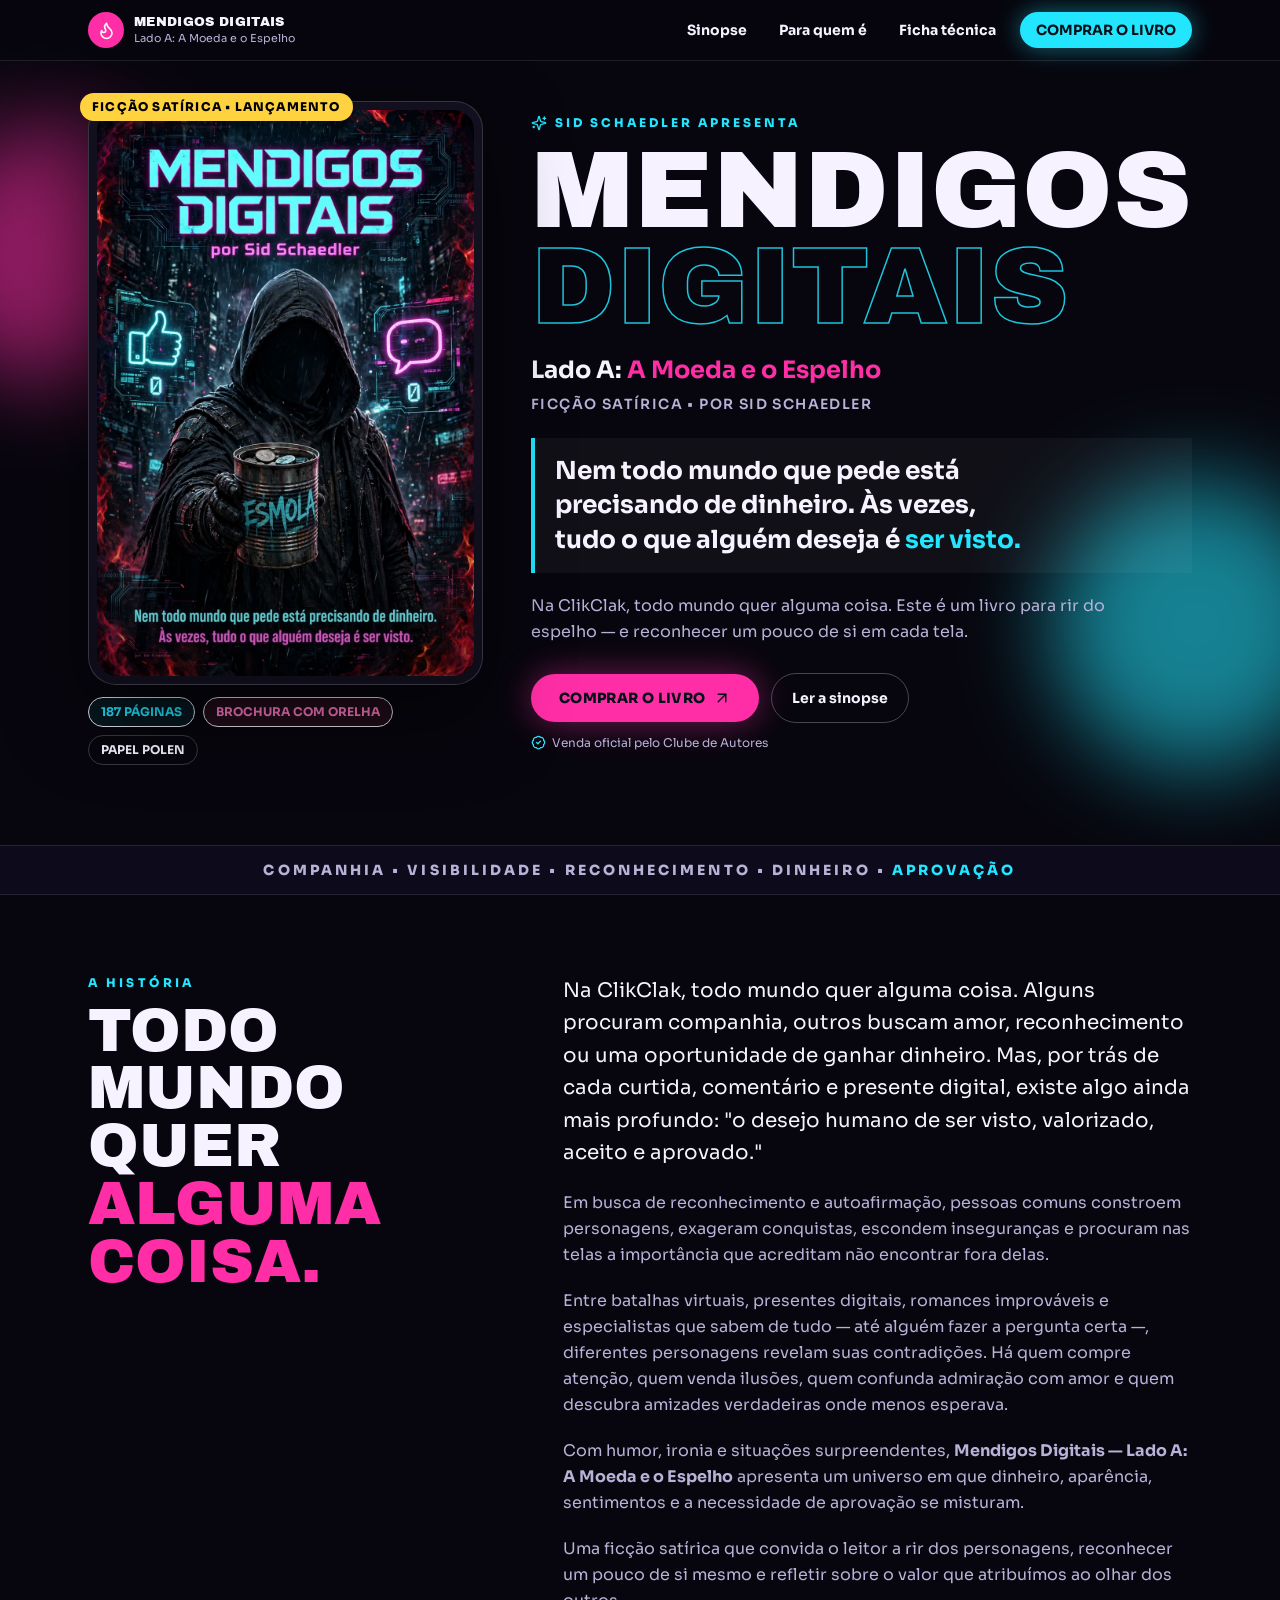
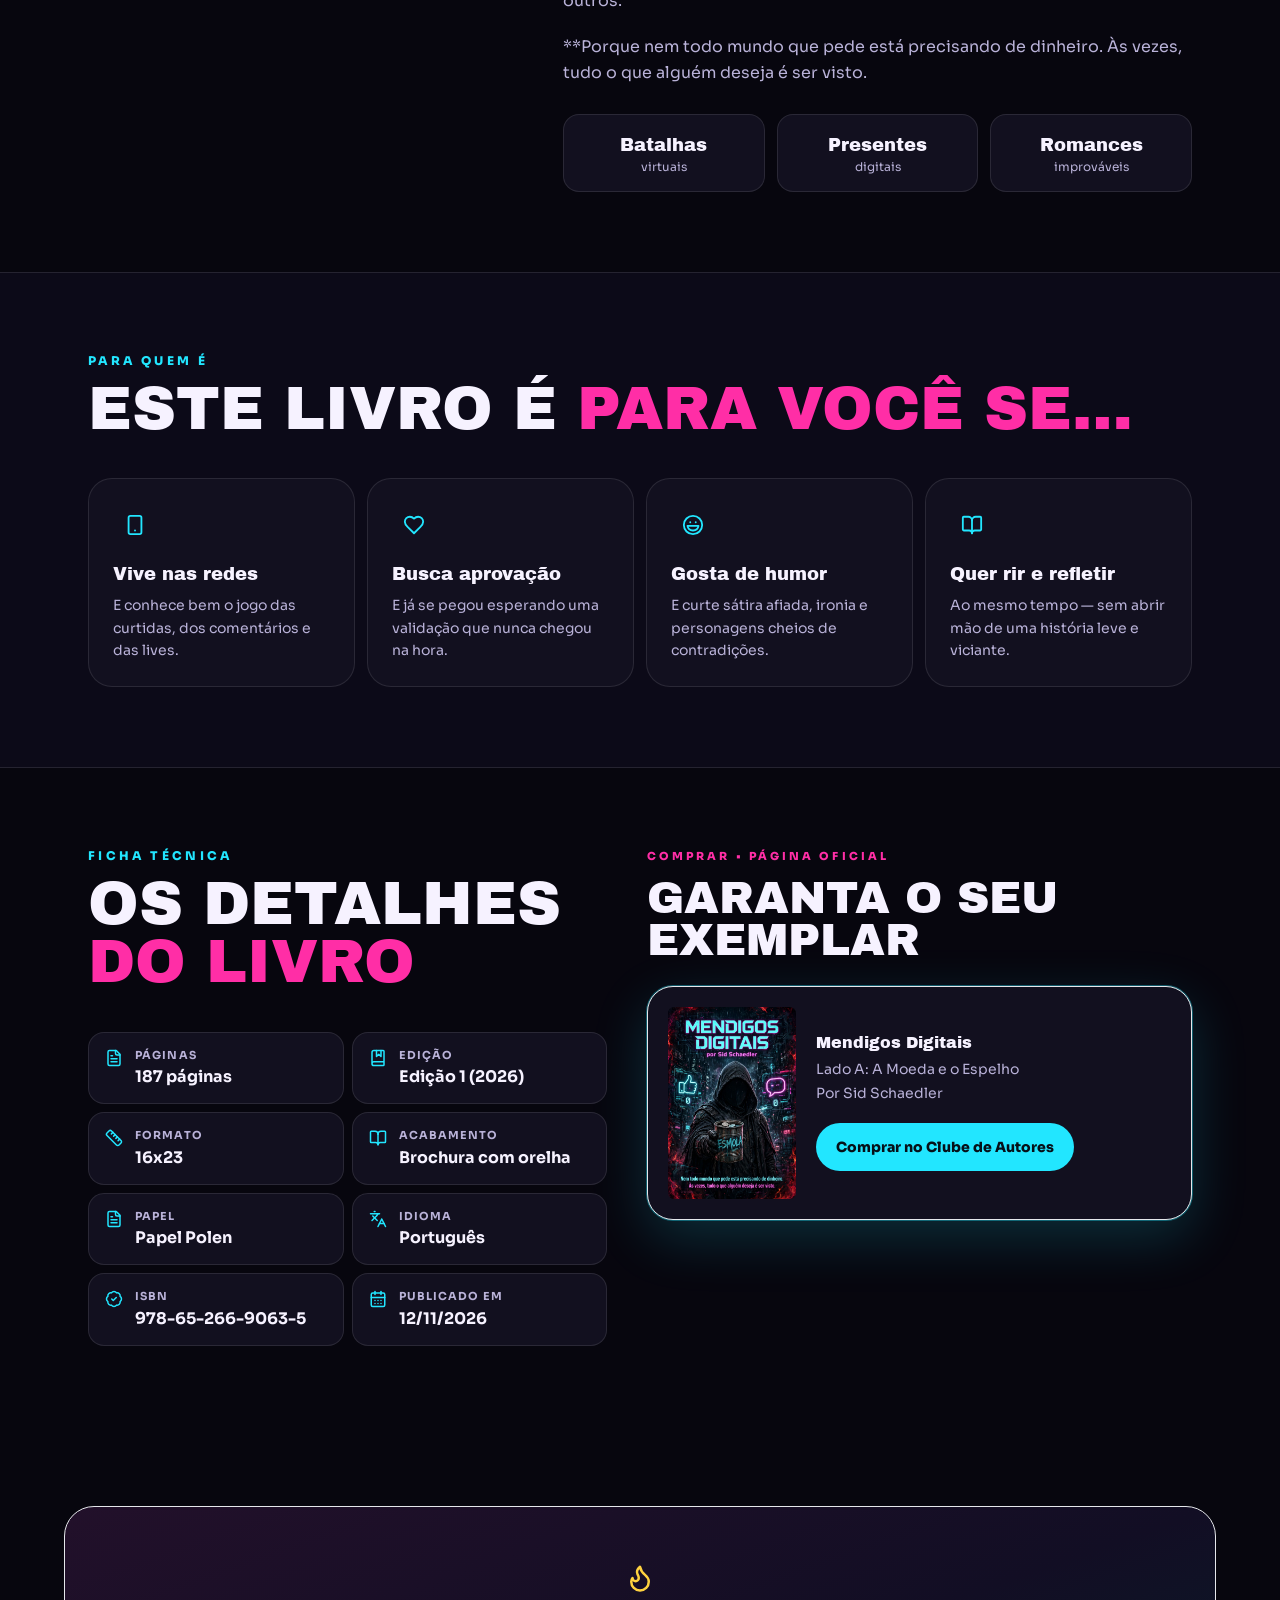
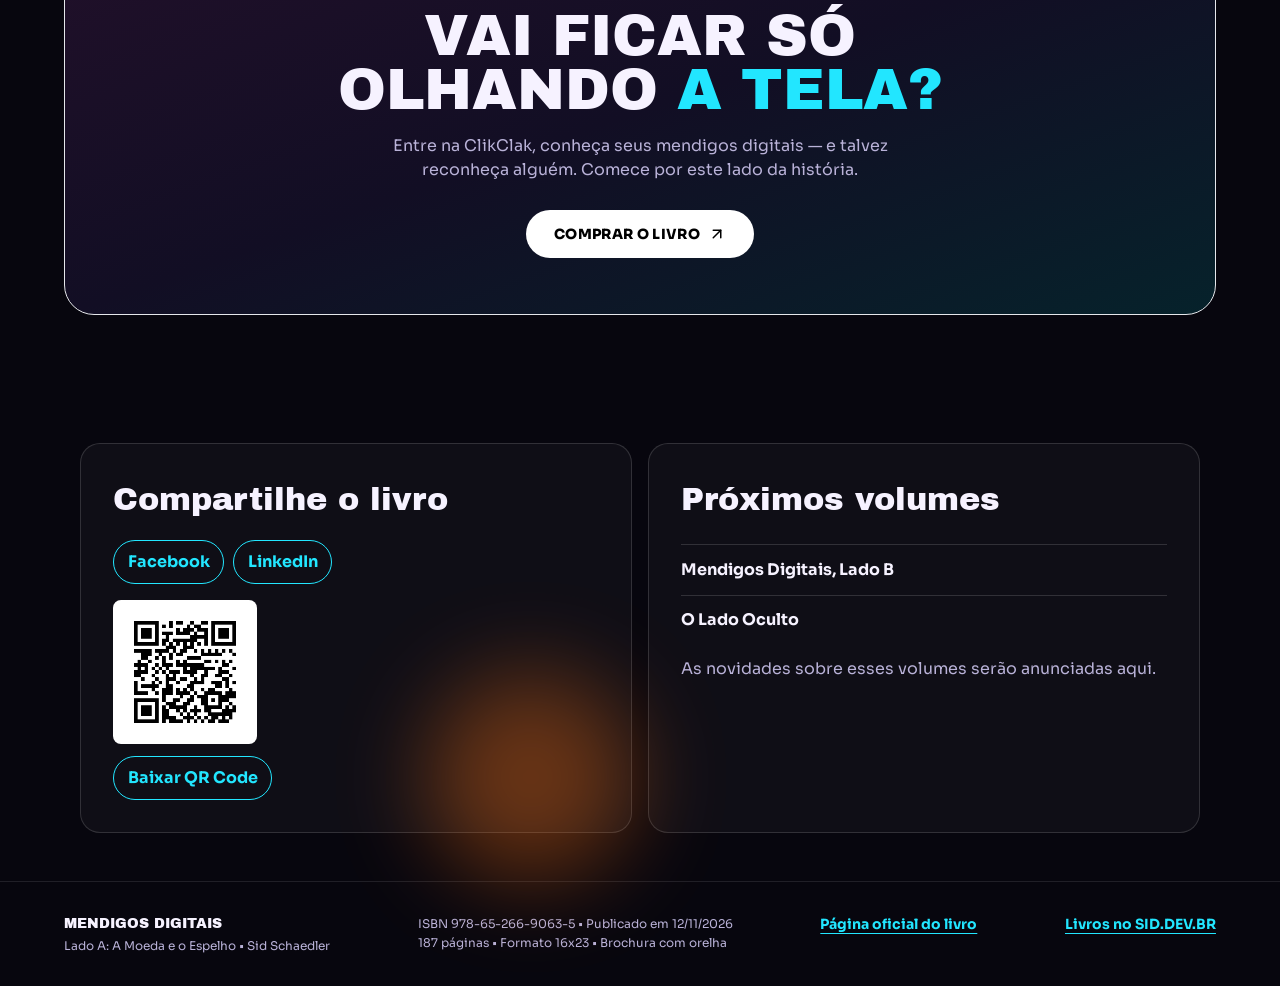
==== commit 76e0014e: "Publica a prévia aprovada com os dois livros" ====
--- a/livros/mendigos-digitais/index.html
+++ b/livros/mendigos-digitais/index.html
@@ -14,7 +14,44 @@
   <meta name="viewport" content="width=device-width, initial-scale=1">
   <title>Mendigos Digitais | Lado A: A Moeda e o Espelho, de Sid Schaedler</title>
 
-  <style>@import url('https://fonts.googleapis.com/css2?family=Archivo+Black&family=Sora:wght@400;600;700;800&display=swap');
+  <link rel="preload" href="fontes/archivo-black-latin.woff2" as="font" type="font/woff2" crossorigin>
+  <link rel="preload" href="fontes/sora-latin.woff2" as="font" type="font/woff2" crossorigin>
+  <style>
+@font-face {
+  font-family: 'Archivo Black';
+  font-style: normal;
+  font-weight: 400;
+  font-display: swap;
+  src: url(fontes/archivo-black-latin-ext.woff2) format('woff2');
+  unicode-range: U+0100-02BA, U+02BD-02C5, U+02C7-02CC, U+02CE-02D7, U+02DD-02FF, U+0304, U+0308, U+0329, U+1D00-1DBF, U+1E00-1E9F, U+1EF2-1EFF, U+2020, U+20A0-20AB, U+20AD-20C4, U+2113, U+2C60-2C7F, U+A720-A7FF;
+}
+
+@font-face {
+  font-family: 'Archivo Black';
+  font-style: normal;
+  font-weight: 400;
+  font-display: swap;
+  src: url(fontes/archivo-black-latin.woff2) format('woff2');
+  unicode-range: U+0000-00FF, U+0131, U+0152-0153, U+02BB-02BC, U+02C6, U+02DA, U+02DC, U+0304, U+0308, U+0329, U+2000-206F, U+20AC, U+2122, U+2191, U+2193, U+2212, U+2215, U+FEFF, U+FFFD;
+}
+
+@font-face {
+  font-family: 'Sora';
+  font-style: normal;
+  font-weight: 400 800;
+  font-display: swap;
+  src: url(fontes/sora-latin-ext.woff2) format('woff2');
+  unicode-range: U+0100-02BA, U+02BD-02C5, U+02C7-02CC, U+02CE-02D7, U+02DD-02FF, U+0304, U+0308, U+0329, U+1D00-1DBF, U+1E00-1E9F, U+1EF2-1EFF, U+2020, U+20A0-20AB, U+20AD-20C4, U+2113, U+2C60-2C7F, U+A720-A7FF;
+}
+
+@font-face {
+  font-family: 'Sora';
+  font-style: normal;
+  font-weight: 400 800;
+  font-display: swap;
+  src: url(fontes/sora-latin.woff2) format('woff2');
+  unicode-range: U+0000-00FF, U+0131, U+0152-0153, U+02BB-02BC, U+02C6, U+02DA, U+02DC, U+0304, U+0308, U+0329, U+2000-206F, U+20AC, U+2122, U+2191, U+2193, U+2212, U+2215, U+FEFF, U+FFFD;
+}
 
 *, ::before, ::after{
   --tw-border-spacing-x: 0;
@@ -1610,18 +1647,18 @@
   "sameAs": "https://clubedeautores.com.br/livro/mendigos-digitais"
 }
 </script>
-<link rel="stylesheet" href="livro-extras.css">
+<link rel="stylesheet" href="livro-extras.css?v=20261122">
 <link rel="alternate" type="application/ld+json" href="autores-unidos.json" title="Ficha estruturada do livro">
 <script src="metricas.js" data-endpoint="" defer></script>
 </head>
 <body>
-  <div id="root"><div data-safe-area-inset-root="true" class="min-h-screen bg-[var(--bg)] text-[var(--text)] overflow-x-clip" style="box-sizing: border-box; padding-top: var(--safe-area-inset-top);"><header data-safe-area-sticky-top="true" class="sticky z-30 border-b border-white/10 bg-[#07060e]/90 backdrop-blur" style="top: var(--safe-area-inset-top);"><div class="mx-auto flex max-w-6xl flex-wrap items-center justify-between gap-3 px-4 py-3 sm:px-6"><a href="#inicio" class="flex items-center gap-2.5"><span class="grid h-9 w-9 place-items-center rounded-full bg-[var(--magenta)] text-white"><svg xmlns="http://www.w3.org/2000/svg" width="19" height="19" viewBox="0 0 24 24" fill="none" stroke="currentColor" stroke-width="2" stroke-linecap="round" stroke-linejoin="round" class="lucide lucide-flame"><path d="M8.5 14.5A2.5 2.5 0 0 0 11 12c0-1.38-.5-2-1-3-1.072-2.143-.224-4.054 2-6 .5 2.5 2 4.9 4 6.5 2 1.6 3 3.5 3 5.5a7 7 0 1 1-14 0c0-1.153.433-2.294 1-3a2.5 2.5 0 0 0 2.5 2.5z"></path></svg></span><span class="leading-none"><span class="font-display block text-[13px] tracking-wide">MENDIGOS DIGITAIS</span><span class="text-[11px] text-[var(--muted)]">Lado A: A Moeda e o Espelho</span></span></a><nav class="flex flex-wrap items-center gap-2 text-xs font-bold sm:gap-4 sm:text-sm"><a class="rounded-full px-2 py-1 hover:text-[var(--cyan)]" href="#sinopse">Sinopse</a><a class="rounded-full px-2 py-1 hover:text-[var(--cyan)]" href="#para-quem">Para quem é</a><a class="rounded-full px-2 py-1 hover:text-[var(--cyan)]" href="#ficha">Ficha técnica</a><a href="https://clubedeautores.com.br/livro/mendigos-digitais" target="_blank" rel="noopener" class="rounded-full bg-[var(--cyan)] px-4 py-2 text-[#061018] shadow-[0_0_24px_rgba(34,230,255,.45)]">COMPRAR O LIVRO</a></nav></div></header><main id="inicio" class="relative overflow-x-clip"><div class="flame left-[-80px] top-16 h-64 w-64 bg-[var(--magenta)]"></div><div class="flame right-[-60px] top-[420px] h-72 w-72 bg-[var(--cyan)]"></div><div class="flame left-1/3 bottom-0 h-52 w-52 bg-orange-500/70"></div><section class="relative mx-auto max-w-6xl px-4 pb-14 pt-7 sm:px-6 sm:pt-10 lg:pb-20"><div class="grid items-center gap-8 lg:grid-cols-[1.05fr_0.95fr] lg:gap-12"><div class="relative order-1"><div class="absolute -left-2 -top-2 z-10 rounded-full bg-[var(--yellow)] px-3 py-1.5 text-[11px] font-extrabold uppercase tracking-widest text-black sm:text-xs">Ficção satírica • Lançamento</div><div class="relative overflow-hidden rounded-[28px] border border-white/15 bg-[var(--surface)] p-2 shadow-[0_30px_80px_rgba(0,0,0,.55)]"><img src="capa.webp" alt="Mendigos Digitais, por SID SCHAEDLER - Clube de Autores" class="h-auto w-full rounded-[20px] object-cover"><div class="pointer-events-none absolute inset-0 bg-gradient-to-t from-black/25 via-transparent to-transparent"></div></div><div class="mt-3 flex flex-wrap gap-2 text-[11px] font-bold sm:text-xs"><span class="rounded-full border border-[var(--cyan)]/50 bg-[#071820] px-3 py-1.5 text-[var(--cyan)]">187 PÁGINAS</span><span class="rounded-full border border-[var(--magenta)]/50 bg-[#210d1a] px-3 py-1.5 text-[#ff7ac4]">BROCHURA COM ORELHA</span><span class="rounded-full border border-white/20 px-3 py-1.5">PAPEL POLEN</span></div></div><div class="order-2"><p class="mb-3 flex items-center gap-2 text-xs font-extrabold uppercase tracking-[0.25em] text-[var(--cyan)]"><svg xmlns="http://www.w3.org/2000/svg" width="16" height="16" viewBox="0 0 24 24" fill="none" stroke="currentColor" stroke-width="2" stroke-linecap="round" stroke-linejoin="round" class="lucide lucide-sparkles"><path d="M9.937 15.5A2 2 0 0 0 8.5 14.063l-6.135-1.582a.5.5 0 0 1 0-.962L8.5 9.936A2 2 0 0 0 9.937 8.5l1.582-6.135a.5.5 0 0 1 .963 0L14.063 8.5A2 2 0 0 0 15.5 9.937l6.135 1.581a.5.5 0 0 1 0 .964L15.5 14.063a2 2 0 0 0-1.437 1.437l-1.582 6.135a.5.5 0 0 1-.963 0z"></path><path d="M20 3v4"></path><path d="M22 5h-4"></path><path d="M4 17v2"></path><path d="M5 18H3"></path></svg> Sid Schaedler apresenta</p><h1 class="font-display text-balance leading-[0.88] text-[clamp(3.2rem,11vw,6.8rem)]">MENDIGOS<br><span class="outline-word">DIGITAIS</span></h1><p class="mt-5 text-lg font-bold sm:text-2xl">Lado A: <span class="text-[var(--magenta)]">A Moeda e o Espelho</span></p><p class="mt-2 text-sm font-semibold uppercase tracking-widest text-[var(--muted)]">Ficção satírica • Por Sid Schaedler</p><blockquote class="mt-6 border-l-4 border-[var(--cyan)] bg-white/[0.04] px-4 py-4 text-[clamp(1.15rem,4vw,1.55rem)] font-bold leading-snug text-balance sm:px-5">Nem todo mundo que pede está precisando de dinheiro. Às vezes, tudo o que alguém deseja é <span class="text-[var(--cyan)]">ser visto.</span></blockquote><p class="mt-5 max-w-xl leading-relaxed text-[var(--muted)] [overflow-wrap:anywhere]">Na ClikClak, todo mundo quer alguma coisa. Este é um livro para rir do espelho — e reconhecer um pouco de si em cada tela.</p><div class="mt-7 flex flex-wrap items-center gap-3"><a href="https://clubedeautores.com.br/livro/mendigos-digitais" target="_blank" rel="noopener" class="inline-flex items-center gap-2 rounded-full bg-[var(--magenta)] px-6 py-3.5 text-sm font-extrabold uppercase tracking-wide text-white shadow-[0_0_35px_rgba(255,46,166,.45)] sm:px-7">COMPRAR O LIVRO <svg xmlns="http://www.w3.org/2000/svg" width="18" height="18" viewBox="0 0 24 24" fill="none" stroke="currentColor" stroke-width="2" stroke-linecap="round" stroke-linejoin="round" class="lucide lucide-arrow-up-right"><path d="M7 7h10v10"></path><path d="M7 17 17 7"></path></svg></a><a href="#sinopse" class="inline-flex items-center gap-2 rounded-full border border-white/25 px-5 py-3.5 text-sm font-bold">Ler a sinopse</a></div><p class="mt-3 flex items-center gap-1.5 text-xs text-[var(--muted)]"><svg xmlns="http://www.w3.org/2000/svg" width="15" height="15" viewBox="0 0 24 24" fill="none" stroke="currentColor" stroke-width="2" stroke-linecap="round" stroke-linejoin="round" class="lucide lucide-badge-check text-[var(--cyan)]"><path d="M3.85 8.62a4 4 0 0 1 4.78-4.77 4 4 0 0 1 6.74 0 4 4 0 0 1 4.78 4.78 4 4 0 0 1 0 6.74 4 4 0 0 1-4.77 4.78 4 4 0 0 1-6.75 0 4 4 0 0 1-4.78-4.77 4 4 0 0 1 0-6.76Z"></path><path d="m9 12 2 2 4-4"></path></svg> Venda oficial pelo Clube de Autores</p></div></div></section><div class="relative border-y border-white/10 bg-[#0d0b1b] py-3.5"><p class="mx-auto max-w-6xl px-4 text-center text-[11px] font-extrabold uppercase tracking-[0.22em] text-[var(--muted)] sm:text-sm">Companhia • Visibilidade • Reconhecimento • Dinheiro • <span class="text-[var(--cyan)]">Aprovação</span></p></div><section id="sinopse" class="relative mx-auto max-w-6xl px-4 py-14 sm:px-6 sm:py-20"><div class="grid gap-8 lg:grid-cols-[0.8fr_1.2fr] lg:gap-14"><div class="mb-7 sm:mb-10"><p class="text-[11px] sm:text-xs font-extrabold tracking-[0.28em] uppercase text-[var(--cyan)]">A história</p><h2 class="font-display mt-3 leading-[0.95] text-balance text-[clamp(2rem,7vw,3.8rem)]">TODO MUNDO QUER <span class="text-[var(--magenta)]">ALGUMA COISA.</span></h2></div><div><p class="text-lg leading-relaxed sm:text-xl sm:leading-relaxed [overflow-wrap:anywhere]">Na ClikClak, todo mundo quer alguma coisa. Alguns procuram companhia, outros buscam amor, reconhecimento ou uma oportunidade de ganhar dinheiro. Mas, por trás de cada curtida, comentário e presente digital, existe algo ainda mais profundo: &quot;o desejo humano de ser visto, valorizado, aceito e aprovado.&quot;</p>
+  <div id="root"><div data-safe-area-inset-root="true" class="min-h-screen bg-[var(--bg)] text-[var(--text)] overflow-x-clip" style="box-sizing: border-box; padding-top: var(--safe-area-inset-top);"><header data-safe-area-sticky-top="true" class="sticky z-30 border-b border-white/10 bg-[#07060e]/90 backdrop-blur" style="top: var(--safe-area-inset-top);"><div class="mx-auto flex max-w-6xl flex-wrap items-center justify-between gap-3 px-4 py-3 sm:px-6"><a href="#inicio" class="flex items-center gap-2.5"><span class="grid h-9 w-9 place-items-center rounded-full bg-[var(--magenta)] text-white"><svg xmlns="http://www.w3.org/2000/svg" width="19" height="19" viewBox="0 0 24 24" fill="none" stroke="currentColor" stroke-width="2" stroke-linecap="round" stroke-linejoin="round" class="lucide lucide-flame"><path d="M8.5 14.5A2.5 2.5 0 0 0 11 12c0-1.38-.5-2-1-3-1.072-2.143-.224-4.054 2-6 .5 2.5 2 4.9 4 6.5 2 1.6 3 3.5 3 5.5a7 7 0 1 1-14 0c0-1.153.433-2.294 1-3a2.5 2.5 0 0 0 2.5 2.5z"></path></svg></span><span class="leading-none"><span class="font-display block text-[13px] tracking-wide">MENDIGOS DIGITAIS</span><span class="text-[11px] text-[var(--muted)]">Lado A: A Moeda e o Espelho</span></span></a><nav class="flex flex-wrap items-center gap-2 text-xs font-bold sm:gap-4 sm:text-sm"><a class="rounded-full px-2 py-1 hover:text-[var(--cyan)]" href="#sinopse">Sinopse</a><a class="rounded-full px-2 py-1 hover:text-[var(--cyan)]" href="#para-quem">Para quem é</a><a class="rounded-full px-2 py-1 hover:text-[var(--cyan)]" href="#ficha">Ficha técnica</a><a href="https://clubedeautores.com.br/livro/mendigos-digitais" target="_blank" rel="noopener" class="rounded-full bg-[var(--cyan)] px-4 py-2 text-[#061018] shadow-[0_0_24px_rgba(34,230,255,.45)]">COMPRAR O LIVRO</a></nav></div></header><main id="inicio" class="relative overflow-x-clip"><div class="flame left-[-80px] top-16 h-64 w-64 bg-[var(--magenta)]"></div><div class="flame right-[-60px] top-[420px] h-72 w-72 bg-[var(--cyan)]"></div><div class="flame left-1/3 bottom-0 h-52 w-52 bg-orange-500/70"></div><section class="relative mx-auto max-w-6xl px-4 pb-14 pt-7 sm:px-6 sm:pt-10 lg:pb-20"><div class="grid items-center gap-8 lg:grid-cols-[1.05fr_0.95fr] lg:gap-12"><div class="relative order-1"><div class="absolute -left-2 -top-2 z-10 rounded-full bg-[var(--yellow)] px-3 py-1.5 text-[11px] font-extrabold uppercase tracking-widest text-black sm:text-xs">Ficção satírica • Lançamento</div><div class="relative overflow-hidden rounded-[28px] border border-white/15 bg-[var(--surface)] p-2 shadow-[0_30px_80px_rgba(0,0,0,.55)]"><img src="capa-960.webp" width="960" height="1440" fetchpriority="high" alt="Mendigos Digitais, por SID SCHAEDLER - Clube de Autores" class="h-auto w-full rounded-[20px] object-cover"><div class="pointer-events-none absolute inset-0 bg-gradient-to-t from-black/25 via-transparent to-transparent"></div></div><div class="mt-3 flex flex-wrap gap-2 text-[11px] font-bold sm:text-xs"><span class="rounded-full border border-[var(--cyan)]/50 bg-[#071820] px-3 py-1.5 text-[var(--cyan)]">187 PÁGINAS</span><span class="rounded-full border border-[var(--magenta)]/50 bg-[#210d1a] px-3 py-1.5 text-[#ff7ac4]">BROCHURA COM ORELHA</span><span class="rounded-full border border-white/20 px-3 py-1.5">PAPEL POLEN</span></div></div><div class="order-2"><p class="mb-3 flex items-center gap-2 text-xs font-extrabold uppercase tracking-[0.25em] text-[var(--cyan)]"><svg xmlns="http://www.w3.org/2000/svg" width="16" height="16" viewBox="0 0 24 24" fill="none" stroke="currentColor" stroke-width="2" stroke-linecap="round" stroke-linejoin="round" class="lucide lucide-sparkles"><path d="M9.937 15.5A2 2 0 0 0 8.5 14.063l-6.135-1.582a.5.5 0 0 1 0-.962L8.5 9.936A2 2 0 0 0 9.937 8.5l1.582-6.135a.5.5 0 0 1 .963 0L14.063 8.5A2 2 0 0 0 15.5 9.937l6.135 1.581a.5.5 0 0 1 0 .964L15.5 14.063a2 2 0 0 0-1.437 1.437l-1.582 6.135a.5.5 0 0 1-.963 0z"></path><path d="M20 3v4"></path><path d="M22 5h-4"></path><path d="M4 17v2"></path><path d="M5 18H3"></path></svg> Sid Schaedler apresenta</p><h1 class="font-display text-balance leading-[0.88] text-[clamp(3.2rem,11vw,6.8rem)]">MENDIGOS<br><span class="outline-word">DIGITAIS</span></h1><p class="mt-5 text-lg font-bold sm:text-2xl">Lado A: <span class="text-[var(--magenta)]">A Moeda e o Espelho</span></p><p class="mt-2 text-sm font-semibold uppercase tracking-widest text-[var(--muted)]">Ficção satírica • Por Sid Schaedler</p><blockquote class="mt-6 border-l-4 border-[var(--cyan)] bg-white/[0.04] px-4 py-4 text-[clamp(1.15rem,4vw,1.55rem)] font-bold leading-snug text-balance sm:px-5">Nem todo mundo que pede está precisando de dinheiro. Às vezes, tudo o que alguém deseja é <span class="text-[var(--cyan)]">ser visto.</span></blockquote><p class="mt-5 max-w-xl leading-relaxed text-[var(--muted)] [overflow-wrap:anywhere]">Na ClikClak, todo mundo quer alguma coisa. Este é um livro para rir do espelho — e reconhecer um pouco de si em cada tela.</p><div class="mt-7 flex flex-wrap items-center gap-3"><a href="https://clubedeautores.com.br/livro/mendigos-digitais" target="_blank" rel="noopener" class="inline-flex items-center gap-2 rounded-full bg-[var(--magenta)] px-6 py-3.5 text-sm font-extrabold uppercase tracking-wide book-buy-primary shadow-[0_0_35px_rgba(255,46,166,.45)] sm:px-7">COMPRAR O LIVRO <svg xmlns="http://www.w3.org/2000/svg" width="18" height="18" viewBox="0 0 24 24" fill="none" stroke="currentColor" stroke-width="2" stroke-linecap="round" stroke-linejoin="round" class="lucide lucide-arrow-up-right"><path d="M7 7h10v10"></path><path d="M7 17 17 7"></path></svg></a><a href="#sinopse" class="inline-flex items-center gap-2 rounded-full border border-white/25 px-5 py-3.5 text-sm font-bold">Ler a sinopse</a></div><p class="mt-3 flex items-center gap-1.5 text-xs text-[var(--muted)]"><svg xmlns="http://www.w3.org/2000/svg" width="15" height="15" viewBox="0 0 24 24" fill="none" stroke="currentColor" stroke-width="2" stroke-linecap="round" stroke-linejoin="round" class="lucide lucide-badge-check text-[var(--cyan)]"><path d="M3.85 8.62a4 4 0 0 1 4.78-4.77 4 4 0 0 1 6.74 0 4 4 0 0 1 4.78 4.78 4 4 0 0 1 0 6.74 4 4 0 0 1-4.77 4.78 4 4 0 0 1-6.75 0 4 4 0 0 1-4.78-4.77 4 4 0 0 1 0-6.76Z"></path><path d="m9 12 2 2 4-4"></path></svg> Venda oficial pelo Clube de Autores</p></div></div></section><div class="relative border-y border-white/10 bg-[#0d0b1b] py-3.5"><p class="mx-auto max-w-6xl px-4 text-center text-[11px] font-extrabold uppercase tracking-[0.22em] text-[var(--muted)] sm:text-sm">Companhia • Visibilidade • Reconhecimento • Dinheiro • <span class="text-[var(--cyan)]">Aprovação</span></p></div><section id="sinopse" class="relative mx-auto max-w-6xl px-4 py-14 sm:px-6 sm:py-20"><div class="grid gap-8 lg:grid-cols-[0.8fr_1.2fr] lg:gap-14"><div class="mb-7 sm:mb-10"><p class="text-[11px] sm:text-xs font-extrabold tracking-[0.28em] uppercase text-[var(--cyan)]">A história</p><h2 class="font-display mt-3 leading-[0.95] text-balance text-[clamp(2rem,7vw,3.8rem)]">TODO MUNDO QUER <span class="text-[var(--magenta)]">ALGUMA COISA.</span></h2></div><div><p class="text-lg leading-relaxed sm:text-xl sm:leading-relaxed [overflow-wrap:anywhere]">Na ClikClak, todo mundo quer alguma coisa. Alguns procuram companhia, outros buscam amor, reconhecimento ou uma oportunidade de ganhar dinheiro. Mas, por trás de cada curtida, comentário e presente digital, existe algo ainda mais profundo: &quot;o desejo humano de ser visto, valorizado, aceito e aprovado.&quot;</p>
 <p class="mt-5 leading-relaxed text-[var(--muted)] [overflow-wrap:anywhere]">Em busca de reconhecimento e autoafirmação, pessoas comuns constroem personagens, exageram conquistas, escondem inseguranças e procuram nas telas a importância que acreditam não encontrar fora delas.</p>
 <p class="mt-5 leading-relaxed text-[var(--muted)] [overflow-wrap:anywhere]">Entre batalhas virtuais, presentes digitais, romances improváveis e especialistas que sabem de tudo — até alguém fazer a pergunta certa —, diferentes personagens revelam suas contradições. Há quem compre atenção, quem venda ilusões, quem confunda admiração com amor e quem descubra amizades verdadeiras onde menos esperava.</p>
 <p class="mt-5 leading-relaxed text-[var(--muted)] [overflow-wrap:anywhere]">Com humor, ironia e situações surpreendentes, <strong>Mendigos Digitais — Lado A: A Moeda e o Espelho</strong> apresenta um universo em que dinheiro, aparência, sentimentos e a necessidade de aprovação se misturam.</p>
 <p class="mt-5 leading-relaxed text-[var(--muted)] [overflow-wrap:anywhere]">Uma ficção satírica que convida o leitor a rir dos personagens, reconhecer um pouco de si mesmo e refletir sobre o valor que atribuímos ao olhar dos outros.</p>
-<p class="mt-5 leading-relaxed text-[var(--muted)] [overflow-wrap:anywhere]">**Porque nem todo mundo que pede está precisando de dinheiro. Às vezes, tudo o que alguém deseja é ser visto.</p><div class="mt-7 grid grid-cols-3 gap-2 text-center sm:gap-3"><div class="rounded-2xl border border-white/10 bg-[var(--surface)] px-2 py-4"><p class="font-display text-sm sm:text-lg">Batalhas</p><p class="text-xs text-[var(--muted)]">virtuais</p></div><div class="rounded-2xl border border-white/10 bg-[var(--surface)] px-2 py-4"><p class="font-display text-sm sm:text-lg">Presentes</p><p class="text-xs text-[var(--muted)]">digitais</p></div><div class="rounded-2xl border border-white/10 bg-[var(--surface)] px-2 py-4"><p class="font-display text-sm sm:text-lg">Romances</p><p class="text-xs text-[var(--muted)]">improváveis</p></div></div></div></div></section><section id="para-quem" class="relative border-y border-white/10 bg-[#0c0a18] py-14 sm:py-20"><div class="mx-auto max-w-6xl px-4 sm:px-6"><div class="mb-7 sm:mb-10"><p class="text-[11px] sm:text-xs font-extrabold tracking-[0.28em] uppercase text-[var(--cyan)]">Para quem é</p><h2 class="font-display mt-3 leading-[0.95] text-balance text-[clamp(2rem,7vw,3.8rem)]">ESTE LIVRO É <span class="text-[var(--magenta)]">PARA VOCÊ SE…</span></h2></div><div class="grid gap-3 sm:grid-cols-2 lg:grid-cols-4"><article class="rounded-3xl border border-white/10 bg-[var(--surface)] p-5 sm:p-6"><span class="grid h-11 w-11 place-items-center rounded-2xl bg-[var(--cyan)]/15 text-[var(--cyan)]"><svg xmlns="http://www.w3.org/2000/svg" width="22" height="22" viewBox="0 0 24 24" fill="none" stroke="currentColor" stroke-width="2" stroke-linecap="round" stroke-linejoin="round" class="lucide lucide-smartphone"><rect width="14" height="20" x="5" y="2" rx="2" ry="2"></rect><path d="M12 18h.01"></path></svg></span><h3 class="font-display mt-4 text-lg leading-tight">Vive nas redes</h3><p class="mt-2 text-sm leading-relaxed text-[var(--muted)] [overflow-wrap:anywhere]">E conhece bem o jogo das curtidas, dos comentários e das lives.</p></article><article class="rounded-3xl border border-white/10 bg-[var(--surface)] p-5 sm:p-6"><span class="grid h-11 w-11 place-items-center rounded-2xl bg-[var(--cyan)]/15 text-[var(--cyan)]"><svg xmlns="http://www.w3.org/2000/svg" width="22" height="22" viewBox="0 0 24 24" fill="none" stroke="currentColor" stroke-width="2" stroke-linecap="round" stroke-linejoin="round" class="lucide lucide-heart"><path d="M19 14c1.49-1.46 3-3.21 3-5.5A5.5 5.5 0 0 0 16.5 3c-1.76 0-3 .5-4.5 2-1.5-1.5-2.74-2-4.5-2A5.5 5.5 0 0 0 2 8.5c0 2.3 1.5 4.05 3 5.5l7 7Z"></path></svg></span><h3 class="font-display mt-4 text-lg leading-tight">Busca aprovação</h3><p class="mt-2 text-sm leading-relaxed text-[var(--muted)] [overflow-wrap:anywhere]">E já se pegou esperando uma validação que nunca chegou na hora.</p></article><article class="rounded-3xl border border-white/10 bg-[var(--surface)] p-5 sm:p-6"><span class="grid h-11 w-11 place-items-center rounded-2xl bg-[var(--cyan)]/15 text-[var(--cyan)]"><svg xmlns="http://www.w3.org/2000/svg" width="22" height="22" viewBox="0 0 24 24" fill="none" stroke="currentColor" stroke-width="2" stroke-linecap="round" stroke-linejoin="round" class="lucide lucide-laugh"><circle cx="12" cy="12" r="10"></circle><path d="M18 13a6 6 0 0 1-6 5 6 6 0 0 1-6-5h12Z"></path><line x1="9" x2="9.01" y1="9" y2="9"></line><line x1="15" x2="15.01" y1="9" y2="9"></line></svg></span><h3 class="font-display mt-4 text-lg leading-tight">Gosta de humor</h3><p class="mt-2 text-sm leading-relaxed text-[var(--muted)] [overflow-wrap:anywhere]">E curte sátira afiada, ironia e personagens cheios de contradições.</p></article><article class="rounded-3xl border border-white/10 bg-[var(--surface)] p-5 sm:p-6"><span class="grid h-11 w-11 place-items-center rounded-2xl bg-[var(--cyan)]/15 text-[var(--cyan)]"><svg xmlns="http://www.w3.org/2000/svg" width="22" height="22" viewBox="0 0 24 24" fill="none" stroke="currentColor" stroke-width="2" stroke-linecap="round" stroke-linejoin="round" class="lucide lucide-book-open"><path d="M12 7v14"></path><path d="M3 18a1 1 0 0 1-1-1V4a1 1 0 0 1 1-1h5a4 4 0 0 1 4 4 4 4 0 0 1 4-4h5a1 1 0 0 1 1 1v13a1 1 0 0 1-1 1h-6a3 3 0 0 0-3 3 3 3 0 0 0-3-3z"></path></svg></span><h3 class="font-display mt-4 text-lg leading-tight">Quer rir e refletir</h3><p class="mt-2 text-sm leading-relaxed text-[var(--muted)] [overflow-wrap:anywhere]">Ao mesmo tempo — sem abrir mão de uma história leve e viciante.</p></article></div></div></section><section id="ficha" class="mx-auto max-w-6xl px-4 py-14 sm:px-6 sm:py-20"><div class="grid items-start gap-10 lg:grid-cols-[1fr_1.05fr]"><div><div class="mb-7 sm:mb-10"><p class="text-[11px] sm:text-xs font-extrabold tracking-[0.28em] uppercase text-[var(--cyan)]">Ficha técnica</p><h2 class="font-display mt-3 leading-[0.95] text-balance text-[clamp(2rem,7vw,3.8rem)]">OS DETALHES <span class="text-[var(--magenta)]">DO LIVRO</span></h2></div><dl class="grid grid-cols-1 gap-2 sm:grid-cols-2"><div class="flex items-start gap-3 rounded-2xl border border-white/10 bg-[var(--surface)] px-4 py-3.5"><svg xmlns="http://www.w3.org/2000/svg" width="18" height="18" viewBox="0 0 24 24" fill="none" stroke="currentColor" stroke-width="2" stroke-linecap="round" stroke-linejoin="round" class="lucide lucide-file-text mt-0.5 shrink-0 text-[var(--cyan)]"><path d="M15 2H6a2 2 0 0 0-2 2v16a2 2 0 0 0 2 2h12a2 2 0 0 0 2-2V7Z"></path><path d="M14 2v4a2 2 0 0 0 2 2h4"></path><path d="M10 9H8"></path><path d="M16 13H8"></path><path d="M16 17H8"></path></svg><div class="min-w-0"><dt class="text-[11px] font-bold uppercase tracking-widest text-[var(--muted)]">Páginas</dt><dd class="mt-0.5 font-bold [overflow-wrap:anywhere]">187 páginas</dd></div></div><div class="flex items-start gap-3 rounded-2xl border border-white/10 bg-[var(--surface)] px-4 py-3.5"><svg xmlns="http://www.w3.org/2000/svg" width="18" height="18" viewBox="0 0 24 24" fill="none" stroke="currentColor" stroke-width="2" stroke-linecap="round" stroke-linejoin="round" class="lucide lucide-book-marked mt-0.5 shrink-0 text-[var(--cyan)]"><path d="M10 2v8l3-3 3 3V2"></path><path d="M4 19.5v-15A2.5 2.5 0 0 1 6.5 2H19a1 1 0 0 1 1 1v18a1 1 0 0 1-1 1H6.5a1 1 0 0 1 0-5H20"></path></svg><div class="min-w-0"><dt class="text-[11px] font-bold uppercase tracking-widest text-[var(--muted)]">Edição</dt><dd class="mt-0.5 font-bold [overflow-wrap:anywhere]">Edição 1 (2026)</dd></div></div><div class="flex items-start gap-3 rounded-2xl border border-white/10 bg-[var(--surface)] px-4 py-3.5"><svg xmlns="http://www.w3.org/2000/svg" width="18" height="18" viewBox="0 0 24 24" fill="none" stroke="currentColor" stroke-width="2" stroke-linecap="round" stroke-linejoin="round" class="lucide lucide-ruler mt-0.5 shrink-0 text-[var(--cyan)]"><path d="M21.3 15.3a2.4 2.4 0 0 1 0 3.4l-2.6 2.6a2.4 2.4 0 0 1-3.4 0L2.7 8.7a2.41 2.41 0 0 1 0-3.4l2.6-2.6a2.41 2.41 0 0 1 3.4 0Z"></path><path d="m14.5 12.5 2-2"></path><path d="m11.5 9.5 2-2"></path><path d="m8.5 6.5 2-2"></path><path d="m17.5 15.5 2-2"></path></svg><div class="min-w-0"><dt class="text-[11px] font-bold uppercase tracking-widest text-[var(--muted)]">Formato</dt><dd class="mt-0.5 font-bold [overflow-wrap:anywhere]">16x23</dd></div></div><div class="flex items-start gap-3 rounded-2xl border border-white/10 bg-[var(--surface)] px-4 py-3.5"><svg xmlns="http://www.w3.org/2000/svg" width="18" height="18" viewBox="0 0 24 24" fill="none" stroke="currentColor" stroke-width="2" stroke-linecap="round" stroke-linejoin="round" class="lucide lucide-book-open mt-0.5 shrink-0 text-[var(--cyan)]"><path d="M12 7v14"></path><path d="M3 18a1 1 0 0 1-1-1V4a1 1 0 0 1 1-1h5a4 4 0 0 1 4 4 4 4 0 0 1 4-4h5a1 1 0 0 1 1 1v13a1 1 0 0 1-1 1h-6a3 3 0 0 0-3 3 3 3 0 0 0-3-3z"></path></svg><div class="min-w-0"><dt class="text-[11px] font-bold uppercase tracking-widest text-[var(--muted)]">Acabamento</dt><dd class="mt-0.5 font-bold [overflow-wrap:anywhere]">Brochura com orelha</dd></div></div><div class="flex items-start gap-3 rounded-2xl border border-white/10 bg-[var(--surface)] px-4 py-3.5"><svg xmlns="http://www.w3.org/2000/svg" width="18" height="18" viewBox="0 0 24 24" fill="none" stroke="currentColor" stroke-width="2" stroke-linecap="round" stroke-linejoin="round" class="lucide lucide-file-text mt-0.5 shrink-0 text-[var(--cyan)]"><path d="M15 2H6a2 2 0 0 0-2 2v16a2 2 0 0 0 2 2h12a2 2 0 0 0 2-2V7Z"></path><path d="M14 2v4a2 2 0 0 0 2 2h4"></path><path d="M10 9H8"></path><path d="M16 13H8"></path><path d="M16 17H8"></path></svg><div class="min-w-0"><dt class="text-[11px] font-bold uppercase tracking-widest text-[var(--muted)]">Papel</dt><dd class="mt-0.5 font-bold [overflow-wrap:anywhere]">Papel Polen</dd></div></div><div class="flex items-start gap-3 rounded-2xl border border-white/10 bg-[var(--surface)] px-4 py-3.5"><svg xmlns="http://www.w3.org/2000/svg" width="18" height="18" viewBox="0 0 24 24" fill="none" stroke="currentColor" stroke-width="2" stroke-linecap="round" stroke-linejoin="round" class="lucide lucide-languages mt-0.5 shrink-0 text-[var(--cyan)]"><path d="m5 8 6 6"></path><path d="m4 14 6-6 2-3"></path><path d="M2 5h12"></path><path d="M7 2h1"></path><path d="m22 22-5-10-5 10"></path><path d="M14 18h6"></path></svg><div class="min-w-0"><dt class="text-[11px] font-bold uppercase tracking-widest text-[var(--muted)]">Idioma</dt><dd class="mt-0.5 font-bold [overflow-wrap:anywhere]">Português</dd></div></div><div class="flex items-start gap-3 rounded-2xl border border-white/10 bg-[var(--surface)] px-4 py-3.5"><svg xmlns="http://www.w3.org/2000/svg" width="18" height="18" viewBox="0 0 24 24" fill="none" stroke="currentColor" stroke-width="2" stroke-linecap="round" stroke-linejoin="round" class="lucide lucide-badge-check mt-0.5 shrink-0 text-[var(--cyan)]"><path d="M3.85 8.62a4 4 0 0 1 4.78-4.77 4 4 0 0 1 6.74 0 4 4 0 0 1 4.78 4.78 4 4 0 0 1 0 6.74 4 4 0 0 1-4.77 4.78 4 4 0 0 1-6.75 0 4 4 0 0 1-4.78-4.77 4 4 0 0 1 0-6.76Z"></path><path d="m9 12 2 2 4-4"></path></svg><div class="min-w-0"><dt class="text-[11px] font-bold uppercase tracking-widest text-[var(--muted)]">ISBN</dt><dd class="mt-0.5 font-bold [overflow-wrap:anywhere]">978-65-266-9063-5</dd></div></div><div class="flex items-start gap-3 rounded-2xl border border-white/10 bg-[var(--surface)] px-4 py-3.5"><svg xmlns="http://www.w3.org/2000/svg" width="18" height="18" viewBox="0 0 24 24" fill="none" stroke="currentColor" stroke-width="2" stroke-linecap="round" stroke-linejoin="round" class="lucide lucide-calendar-days mt-0.5 shrink-0 text-[var(--cyan)]"><path d="M8 2v4"></path><path d="M16 2v4"></path><rect width="18" height="18" x="3" y="4" rx="2"></rect><path d="M3 10h18"></path><path d="M8 14h.01"></path><path d="M12 14h.01"></path><path d="M16 14h.01"></path><path d="M8 18h.01"></path><path d="M12 18h.01"></path><path d="M16 18h.01"></path></svg><div class="min-w-0"><dt class="text-[11px] font-bold uppercase tracking-widest text-[var(--muted)]">Publicado em</dt><dd class="mt-0.5 font-bold [overflow-wrap:anywhere]">12/11/2026</dd></div></div></dl></div><div><p class="text-[11px] font-extrabold uppercase tracking-[0.28em] text-[var(--magenta)]">Comprar • Página oficial</p><h2 class="font-display mt-3 text-[clamp(1.8rem,6vw,2.8rem)] leading-[0.95]">GARANTA O SEU EXEMPLAR</h2><article class="purchase-card mt-6 rounded-[26px] border border-white/12 bg-[var(--surface)] glow-cyan">
-<img src="capa.webp" alt="Capa de Mendigos Digitais, de Sid Schaedler" class="purchase-cover" loading="lazy" decoding="async">
+<p class="mt-5 leading-relaxed text-[var(--muted)] [overflow-wrap:anywhere]">**Porque nem todo mundo que pede está precisando de dinheiro. Às vezes, tudo o que alguém deseja é ser visto.</p><div class="mt-7 grid grid-cols-3 gap-2 text-center sm:gap-3"><div class="rounded-2xl border border-white/10 bg-[var(--surface)] px-2 py-4"><p class="font-display text-sm sm:text-lg">Batalhas</p><p class="text-xs text-[var(--muted)]">virtuais</p></div><div class="rounded-2xl border border-white/10 bg-[var(--surface)] px-2 py-4"><p class="font-display text-sm sm:text-lg">Presentes</p><p class="text-xs text-[var(--muted)]">digitais</p></div><div class="rounded-2xl border border-white/10 bg-[var(--surface)] px-2 py-4"><p class="font-display text-sm sm:text-lg">Romances</p><p class="text-xs text-[var(--muted)]">improváveis</p></div></div></div></div></section><section id="para-quem" class="relative border-y border-white/10 bg-[#0c0a18] py-14 sm:py-20"><div class="mx-auto max-w-6xl px-4 sm:px-6"><div class="mb-7 sm:mb-10"><p class="text-[11px] sm:text-xs font-extrabold tracking-[0.28em] uppercase text-[var(--cyan)]">Para quem é</p><h2 class="font-display mt-3 leading-[0.95] text-balance text-[clamp(2rem,7vw,3.8rem)]">ESTE LIVRO É <span class="text-[var(--magenta)]">PARA VOCÊ SE…</span></h2></div><div class="grid gap-3 sm:grid-cols-2 lg:grid-cols-4"><article class="rounded-3xl border border-white/10 bg-[var(--surface)] p-5 sm:p-6"><span class="grid h-11 w-11 place-items-center rounded-2xl bg-[var(--cyan)]/15 text-[var(--cyan)]"><svg xmlns="http://www.w3.org/2000/svg" width="22" height="22" viewBox="0 0 24 24" fill="none" stroke="currentColor" stroke-width="2" stroke-linecap="round" stroke-linejoin="round" class="lucide lucide-smartphone"><rect width="14" height="20" x="5" y="2" rx="2" ry="2"></rect><path d="M12 18h.01"></path></svg></span><h3 class="font-display mt-4 text-lg leading-tight">Vive nas redes</h3><p class="mt-2 text-sm leading-relaxed text-[var(--muted)] [overflow-wrap:anywhere]">E conhece bem o jogo das curtidas, dos comentários e das lives.</p></article><article class="rounded-3xl border border-white/10 bg-[var(--surface)] p-5 sm:p-6"><span class="grid h-11 w-11 place-items-center rounded-2xl bg-[var(--cyan)]/15 text-[var(--cyan)]"><svg xmlns="http://www.w3.org/2000/svg" width="22" height="22" viewBox="0 0 24 24" fill="none" stroke="currentColor" stroke-width="2" stroke-linecap="round" stroke-linejoin="round" class="lucide lucide-heart"><path d="M19 14c1.49-1.46 3-3.21 3-5.5A5.5 5.5 0 0 0 16.5 3c-1.76 0-3 .5-4.5 2-1.5-1.5-2.74-2-4.5-2A5.5 5.5 0 0 0 2 8.5c0 2.3 1.5 4.05 3 5.5l7 7Z"></path></svg></span><h3 class="font-display mt-4 text-lg leading-tight">Busca aprovação</h3><p class="mt-2 text-sm leading-relaxed text-[var(--muted)] [overflow-wrap:anywhere]">E já se pegou esperando uma validação que nunca chegou na hora.</p></article><article class="rounded-3xl border border-white/10 bg-[var(--surface)] p-5 sm:p-6"><span class="grid h-11 w-11 place-items-center rounded-2xl bg-[var(--cyan)]/15 text-[var(--cyan)]"><svg xmlns="http://www.w3.org/2000/svg" width="22" height="22" viewBox="0 0 24 24" fill="none" stroke="currentColor" stroke-width="2" stroke-linecap="round" stroke-linejoin="round" class="lucide lucide-laugh"><circle cx="12" cy="12" r="10"></circle><path d="M18 13a6 6 0 0 1-6 5 6 6 0 0 1-6-5h12Z"></path><line x1="9" x2="9.01" y1="9" y2="9"></line><line x1="15" x2="15.01" y1="9" y2="9"></line></svg></span><h3 class="font-display mt-4 text-lg leading-tight">Gosta de humor</h3><p class="mt-2 text-sm leading-relaxed text-[var(--muted)] [overflow-wrap:anywhere]">E curte sátira afiada, ironia e personagens cheios de contradições.</p></article><article class="rounded-3xl border border-white/10 bg-[var(--surface)] p-5 sm:p-6"><span class="grid h-11 w-11 place-items-center rounded-2xl bg-[var(--cyan)]/15 text-[var(--cyan)]"><svg xmlns="http://www.w3.org/2000/svg" width="22" height="22" viewBox="0 0 24 24" fill="none" stroke="currentColor" stroke-width="2" stroke-linecap="round" stroke-linejoin="round" class="lucide lucide-book-open"><path d="M12 7v14"></path><path d="M3 18a1 1 0 0 1-1-1V4a1 1 0 0 1 1-1h5a4 4 0 0 1 4 4 4 4 0 0 1 4-4h5a1 1 0 0 1 1 1v13a1 1 0 0 1-1 1h-6a3 3 0 0 0-3 3 3 3 0 0 0-3-3z"></path></svg></span><h3 class="font-display mt-4 text-lg leading-tight">Quer rir e refletir</h3><p class="mt-2 text-sm leading-relaxed text-[var(--muted)] [overflow-wrap:anywhere]">Ao mesmo tempo — sem abrir mão de uma história leve e viciante.</p></article></div></div></section><section id="ficha" class="mx-auto max-w-6xl px-4 py-14 sm:px-6 sm:py-20"><div class="grid items-start gap-10 lg:grid-cols-[1fr_1.05fr]"><div><div class="mb-7 sm:mb-10"><p class="text-[11px] sm:text-xs font-extrabold tracking-[0.28em] uppercase text-[var(--cyan)]">Ficha técnica</p><h2 class="font-display mt-3 leading-[0.95] text-balance text-[clamp(2rem,7vw,3.8rem)]">OS DETALHES <span class="text-[var(--magenta)]">DO LIVRO</span></h2></div><dl class="grid grid-cols-1 gap-2 sm:grid-cols-2"><div class="book-spec rounded-2xl border border-white/10 bg-[var(--surface)] px-4 py-3.5"><dt class="text-[11px] font-bold uppercase tracking-widest text-[var(--muted)]"><svg xmlns="http://www.w3.org/2000/svg" width="18" height="18" viewBox="0 0 24 24" fill="none" stroke="currentColor" stroke-width="2" stroke-linecap="round" stroke-linejoin="round" class="lucide lucide-file-text mt-0.5 shrink-0 text-[var(--cyan)]"><path d="M15 2H6a2 2 0 0 0-2 2v16a2 2 0 0 0 2 2h12a2 2 0 0 0 2-2V7Z"></path><path d="M14 2v4a2 2 0 0 0 2 2h4"></path><path d="M10 9H8"></path><path d="M16 13H8"></path><path d="M16 17H8"></path></svg>Páginas</dt><dd class="mt-0.5 font-bold [overflow-wrap:anywhere]">187 páginas</dd></div><div class="book-spec rounded-2xl border border-white/10 bg-[var(--surface)] px-4 py-3.5"><dt class="text-[11px] font-bold uppercase tracking-widest text-[var(--muted)]"><svg xmlns="http://www.w3.org/2000/svg" width="18" height="18" viewBox="0 0 24 24" fill="none" stroke="currentColor" stroke-width="2" stroke-linecap="round" stroke-linejoin="round" class="lucide lucide-book-marked mt-0.5 shrink-0 text-[var(--cyan)]"><path d="M10 2v8l3-3 3 3V2"></path><path d="M4 19.5v-15A2.5 2.5 0 0 1 6.5 2H19a1 1 0 0 1 1 1v18a1 1 0 0 1-1 1H6.5a1 1 0 0 1 0-5H20"></path></svg>Edição</dt><dd class="mt-0.5 font-bold [overflow-wrap:anywhere]">Edição 1 (2026)</dd></div><div class="book-spec rounded-2xl border border-white/10 bg-[var(--surface)] px-4 py-3.5"><dt class="text-[11px] font-bold uppercase tracking-widest text-[var(--muted)]"><svg xmlns="http://www.w3.org/2000/svg" width="18" height="18" viewBox="0 0 24 24" fill="none" stroke="currentColor" stroke-width="2" stroke-linecap="round" stroke-linejoin="round" class="lucide lucide-ruler mt-0.5 shrink-0 text-[var(--cyan)]"><path d="M21.3 15.3a2.4 2.4 0 0 1 0 3.4l-2.6 2.6a2.4 2.4 0 0 1-3.4 0L2.7 8.7a2.41 2.41 0 0 1 0-3.4l2.6-2.6a2.41 2.41 0 0 1 3.4 0Z"></path><path d="m14.5 12.5 2-2"></path><path d="m11.5 9.5 2-2"></path><path d="m8.5 6.5 2-2"></path><path d="m17.5 15.5 2-2"></path></svg>Formato</dt><dd class="mt-0.5 font-bold [overflow-wrap:anywhere]">16x23</dd></div><div class="book-spec rounded-2xl border border-white/10 bg-[var(--surface)] px-4 py-3.5"><dt class="text-[11px] font-bold uppercase tracking-widest text-[var(--muted)]"><svg xmlns="http://www.w3.org/2000/svg" width="18" height="18" viewBox="0 0 24 24" fill="none" stroke="currentColor" stroke-width="2" stroke-linecap="round" stroke-linejoin="round" class="lucide lucide-book-open mt-0.5 shrink-0 text-[var(--cyan)]"><path d="M12 7v14"></path><path d="M3 18a1 1 0 0 1-1-1V4a1 1 0 0 1 1-1h5a4 4 0 0 1 4 4 4 4 0 0 1 4-4h5a1 1 0 0 1 1 1v13a1 1 0 0 1-1 1h-6a3 3 0 0 0-3 3 3 3 0 0 0-3-3z"></path></svg>Acabamento</dt><dd class="mt-0.5 font-bold [overflow-wrap:anywhere]">Brochura com orelha</dd></div><div class="book-spec rounded-2xl border border-white/10 bg-[var(--surface)] px-4 py-3.5"><dt class="text-[11px] font-bold uppercase tracking-widest text-[var(--muted)]"><svg xmlns="http://www.w3.org/2000/svg" width="18" height="18" viewBox="0 0 24 24" fill="none" stroke="currentColor" stroke-width="2" stroke-linecap="round" stroke-linejoin="round" class="lucide lucide-file-text mt-0.5 shrink-0 text-[var(--cyan)]"><path d="M15 2H6a2 2 0 0 0-2 2v16a2 2 0 0 0 2 2h12a2 2 0 0 0 2-2V7Z"></path><path d="M14 2v4a2 2 0 0 0 2 2h4"></path><path d="M10 9H8"></path><path d="M16 13H8"></path><path d="M16 17H8"></path></svg>Papel</dt><dd class="mt-0.5 font-bold [overflow-wrap:anywhere]">Papel Polen</dd></div><div class="book-spec rounded-2xl border border-white/10 bg-[var(--surface)] px-4 py-3.5"><dt class="text-[11px] font-bold uppercase tracking-widest text-[var(--muted)]"><svg xmlns="http://www.w3.org/2000/svg" width="18" height="18" viewBox="0 0 24 24" fill="none" stroke="currentColor" stroke-width="2" stroke-linecap="round" stroke-linejoin="round" class="lucide lucide-languages mt-0.5 shrink-0 text-[var(--cyan)]"><path d="m5 8 6 6"></path><path d="m4 14 6-6 2-3"></path><path d="M2 5h12"></path><path d="M7 2h1"></path><path d="m22 22-5-10-5 10"></path><path d="M14 18h6"></path></svg>Idioma</dt><dd class="mt-0.5 font-bold [overflow-wrap:anywhere]">Português</dd></div><div class="book-spec rounded-2xl border border-white/10 bg-[var(--surface)] px-4 py-3.5"><dt class="text-[11px] font-bold uppercase tracking-widest text-[var(--muted)]"><svg xmlns="http://www.w3.org/2000/svg" width="18" height="18" viewBox="0 0 24 24" fill="none" stroke="currentColor" stroke-width="2" stroke-linecap="round" stroke-linejoin="round" class="lucide lucide-badge-check mt-0.5 shrink-0 text-[var(--cyan)]"><path d="M3.85 8.62a4 4 0 0 1 4.78-4.77 4 4 0 0 1 6.74 0 4 4 0 0 1 4.78 4.78 4 4 0 0 1 0 6.74 4 4 0 0 1-4.77 4.78 4 4 0 0 1-6.75 0 4 4 0 0 1-4.78-4.77 4 4 0 0 1 0-6.76Z"></path><path d="m9 12 2 2 4-4"></path></svg>ISBN</dt><dd class="mt-0.5 font-bold [overflow-wrap:anywhere]">978-65-266-9063-5</dd></div><div class="book-spec rounded-2xl border border-white/10 bg-[var(--surface)] px-4 py-3.5"><dt class="text-[11px] font-bold uppercase tracking-widest text-[var(--muted)]"><svg xmlns="http://www.w3.org/2000/svg" width="18" height="18" viewBox="0 0 24 24" fill="none" stroke="currentColor" stroke-width="2" stroke-linecap="round" stroke-linejoin="round" class="lucide lucide-calendar-days mt-0.5 shrink-0 text-[var(--cyan)]"><path d="M8 2v4"></path><path d="M16 2v4"></path><rect width="18" height="18" x="3" y="4" rx="2"></rect><path d="M3 10h18"></path><path d="M8 14h.01"></path><path d="M12 14h.01"></path><path d="M16 14h.01"></path><path d="M8 18h.01"></path><path d="M12 18h.01"></path><path d="M16 18h.01"></path></svg>Publicado em</dt><dd class="mt-0.5 font-bold [overflow-wrap:anywhere]">12/11/2026</dd></div></dl></div><div><p class="text-[11px] font-extrabold uppercase tracking-[0.28em] text-[var(--magenta)]">Comprar • Página oficial</p><h2 class="font-display mt-3 text-[clamp(1.8rem,6vw,2.8rem)] leading-[0.95]">GARANTA O SEU EXEMPLAR</h2><article class="purchase-card mt-6 rounded-[26px] border border-white/12 bg-[var(--surface)] glow-cyan">
+<img src="capa-960.webp" width="960" height="1440" alt="Capa de Mendigos Digitais, de Sid Schaedler" class="purchase-cover" loading="lazy" decoding="async">
 <div><h3 class="purchase-title font-display text-2xl">Mendigos Digitais</h3>
 <p class="mt-2 text-sm text-[var(--muted)]">Lado A: A Moeda e o Espelho</p>
 <p class="mt-1 text-sm text-[var(--muted)]">Por Sid Schaedler</p>
@@ -1631,7 +1668,7 @@
   <div class="livro-extras-grid">
     <section class="livro-extra" aria-labelledby="titulo-compartilhar">
       <h2 class="font-display" id="titulo-compartilhar">Compartilhe o livro</h2>
-      <div class="livro-share-links" aria-label="Compartilhar nas redes sociais"><a href="https://www.facebook.com/sharer/sharer.php?u=https%3A%2F%2Fsid.dev.br%2Flivros%2Fmendigos-digitais%2F" target="_blank" rel="noopener noreferrer">Facebook</a>
+      <div class="livro-share-links" role="group" aria-label="Compartilhar nas redes sociais"><a href="https://www.facebook.com/sharer/sharer.php?u=https%3A%2F%2Fsid.dev.br%2Flivros%2Fmendigos-digitais%2F" target="_blank" rel="noopener noreferrer">Facebook</a>
 <a href="https://www.linkedin.com/sharing/share-offsite/?url=https%3A%2F%2Fsid.dev.br%2Flivros%2Fmendigos-digitais%2F" target="_blank" rel="noopener noreferrer">LinkedIn</a></div>
       <img src="qr-mendigos-digitais.png" width="144" height="144" loading="lazy"
            alt="QR Code da página oficial de Mendigos Digitais no SID.DEV.BR">
@@ -1647,7 +1684,7 @@
     </section>
   </div>
 </section>
-</main><footer class="border-t border-white/10 px-4 py-8 sm:px-6"><div class="mx-auto flex max-w-6xl flex-wrap items-start justify-between gap-5 text-sm"><div><p class="font-display">MENDIGOS DIGITAIS</p><p class="mt-1 text-xs text-[var(--muted)]">Lado A: A Moeda e o Espelho • Sid Schaedler</p></div><div class="text-xs leading-relaxed text-[var(--muted)] [overflow-wrap:anywhere]"><p>ISBN 978-65-266-9063-5 • Publicado em 12/11/2026</p><p>187 páginas • Formato 16x23 • Brochura com orelha</p></div><a href="https://clubedeautores.com.br/livro/mendigos-digitais" target="_blank" rel="noopener" class="font-bold text-[var(--cyan)] underline underline-offset-4">Página oficial do livro</a></div></footer></div></div>
+</main><footer class="border-t border-white/10 px-4 py-8 sm:px-6"><div class="mx-auto flex max-w-6xl flex-wrap items-start justify-between gap-5 text-sm"><div><p class="font-display">MENDIGOS DIGITAIS</p><p class="mt-1 text-xs text-[var(--muted)]">Lado A: A Moeda e o Espelho • Sid Schaedler</p></div><div class="text-xs leading-relaxed text-[var(--muted)] [overflow-wrap:anywhere]"><p>ISBN 978-65-266-9063-5 • Publicado em 12/11/2026</p><p>187 páginas • Formato 16x23 • Brochura com orelha</p></div><a href="https://clubedeautores.com.br/livro/mendigos-digitais" target="_blank" rel="noopener" class="font-bold text-[var(--cyan)] underline underline-offset-4">Página oficial do livro</a><a href="/#livros" class="font-bold text-[var(--cyan)] underline underline-offset-4">Livros no SID.DEV.BR</a></div></footer></div></div>
 
 
 
--- a/livros/mendigos-digitais/livro-extras.css
+++ b/livros/mendigos-digitais/livro-extras.css
@@ -62,3 +62,18 @@
   padding-block: .8rem;
   border-block-start: 1px solid rgba(255, 255, 255, .14);
 }
+
+.book-buy-primary {
+  color: #061018;
+}
+
+.book-spec {
+  position: relative;
+  padding-inline-start: calc(1rem + 18px + .75rem);
+}
+
+.book-spec dt svg {
+  position: absolute;
+  inset-inline-start: 1rem;
+  inset-block-start: .875rem;
+}
